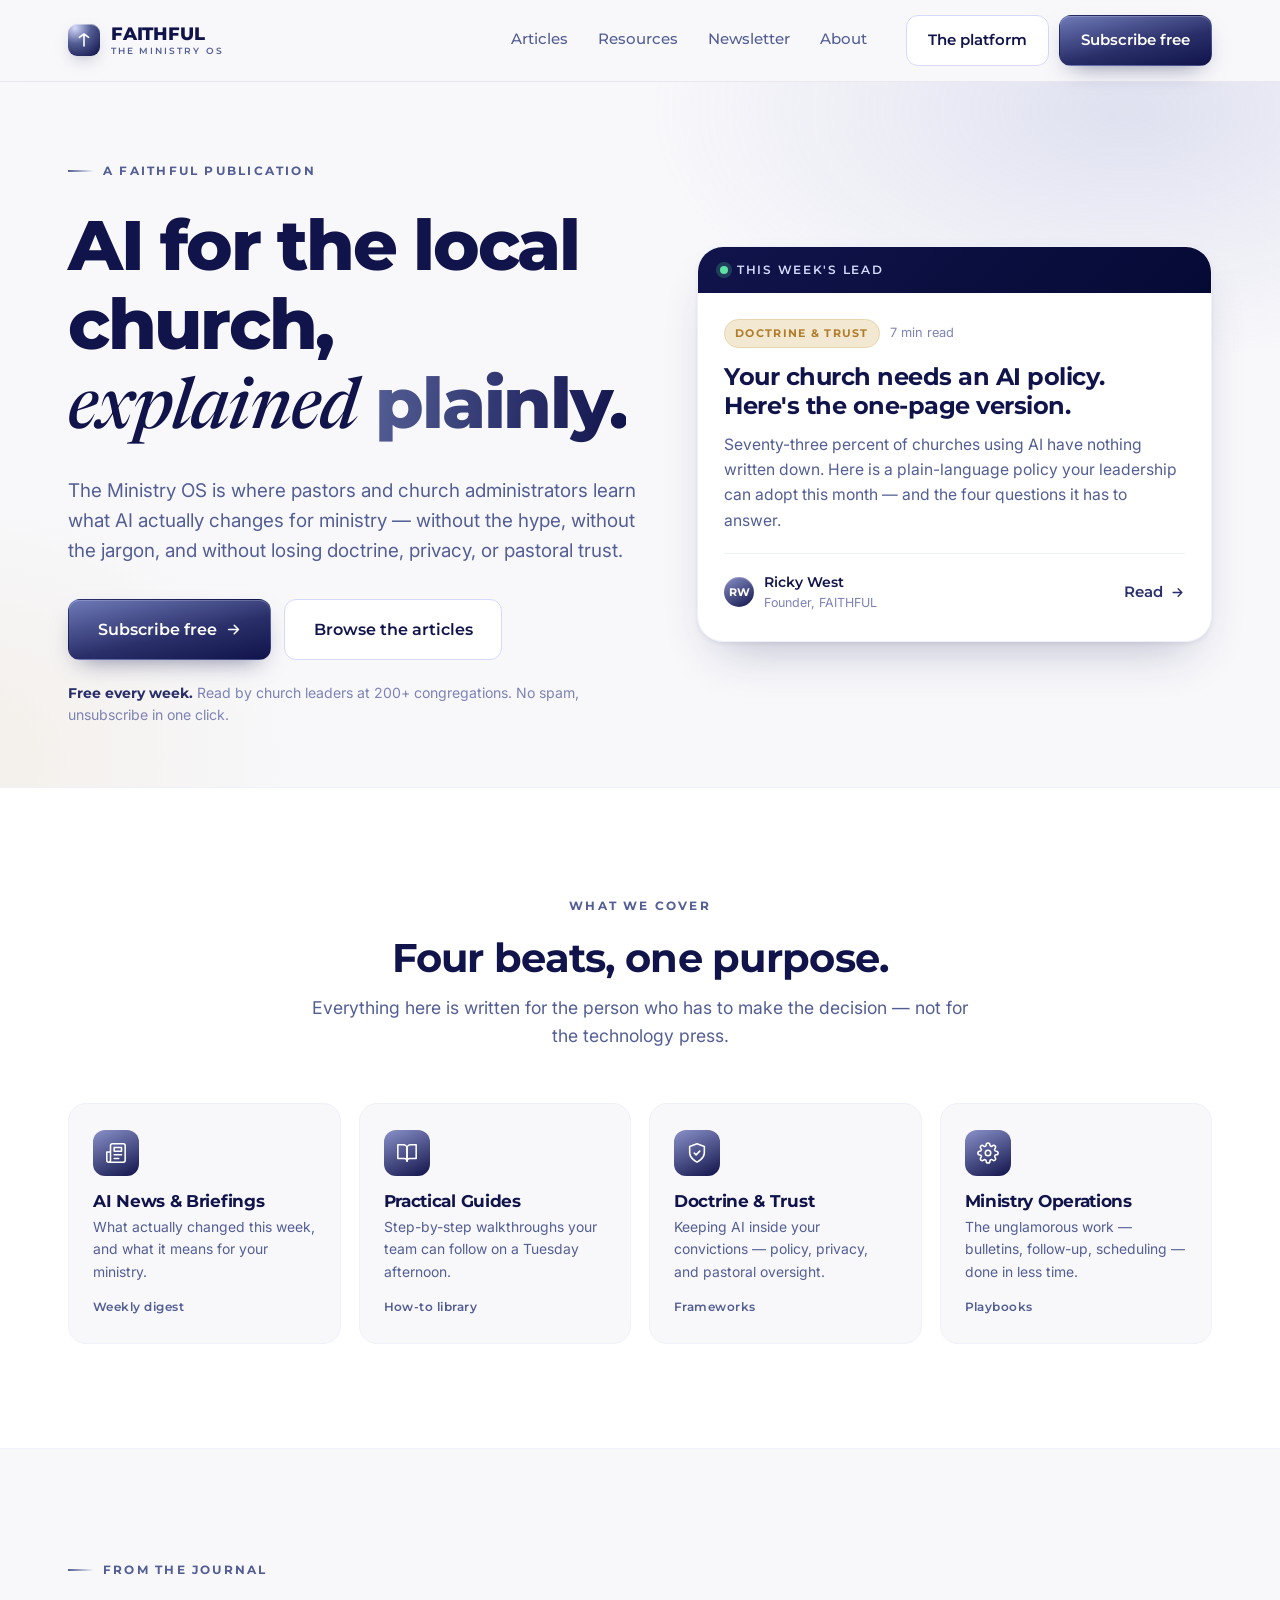
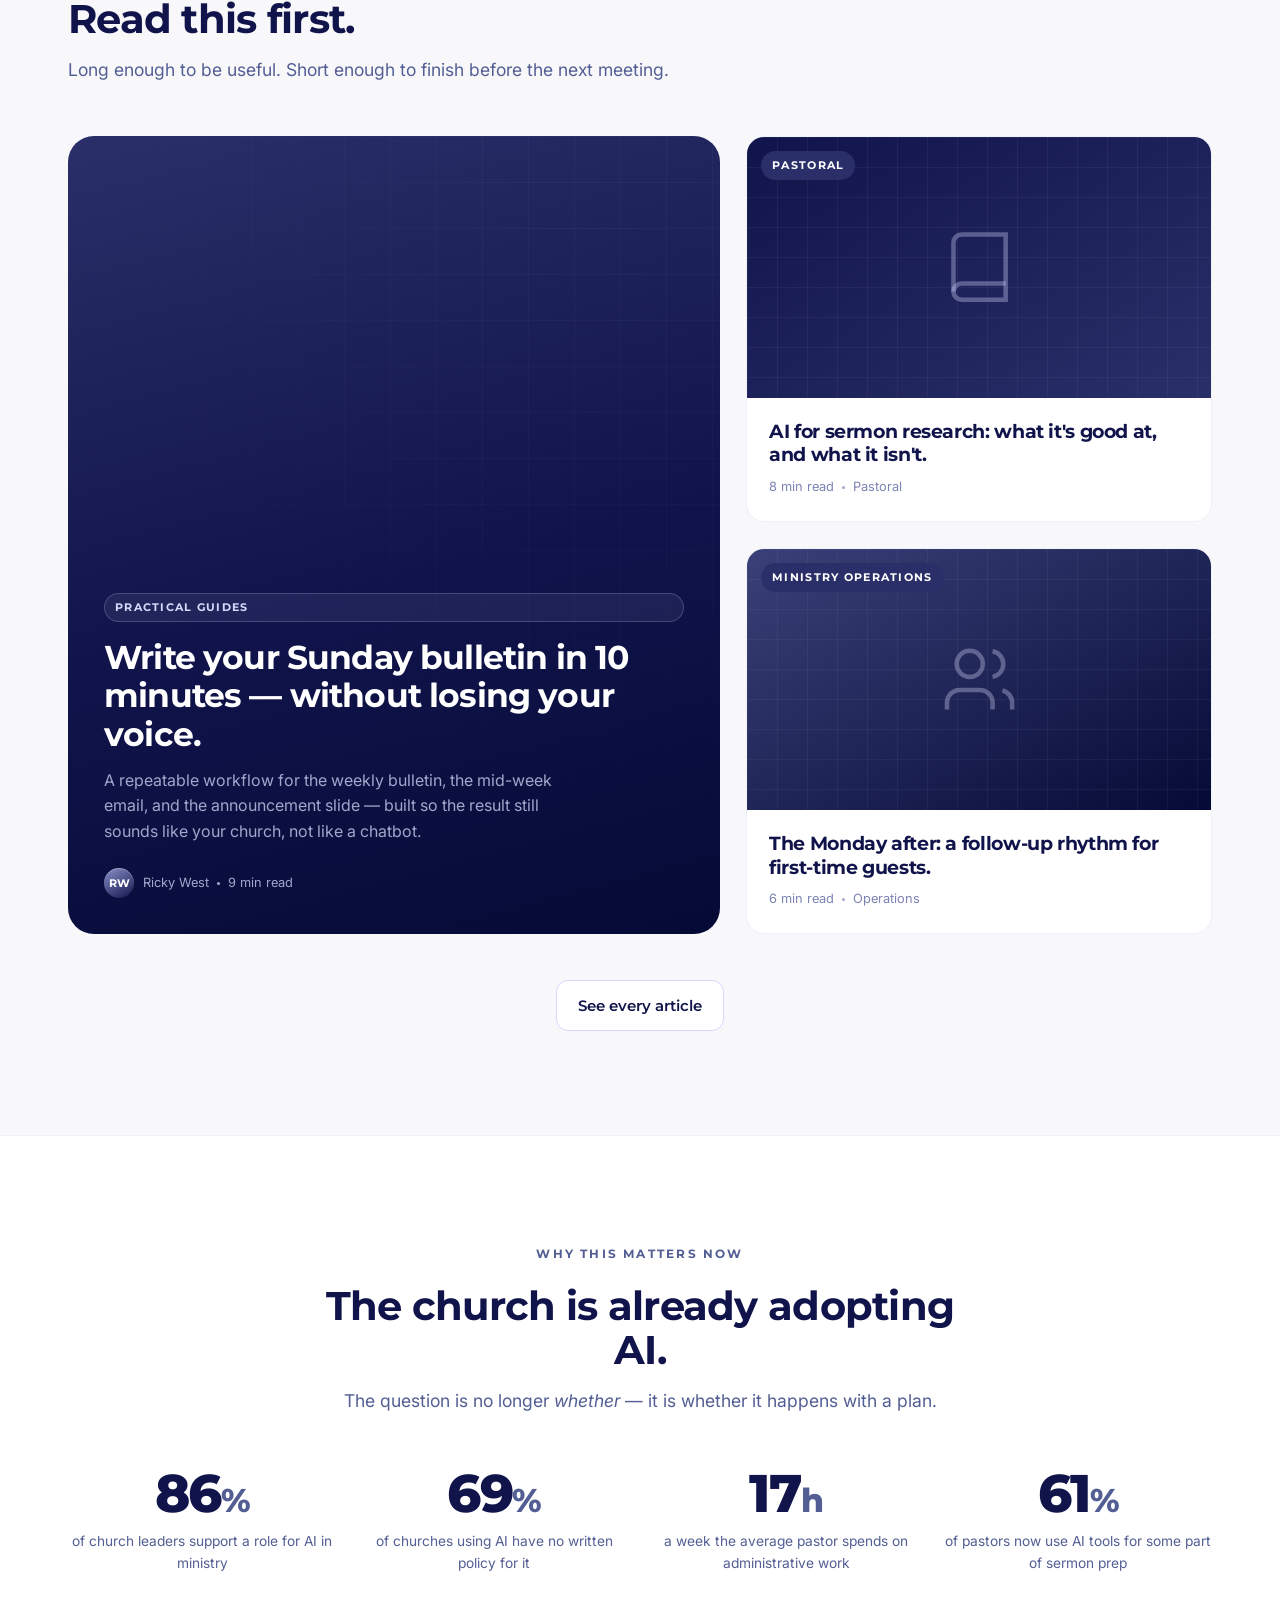
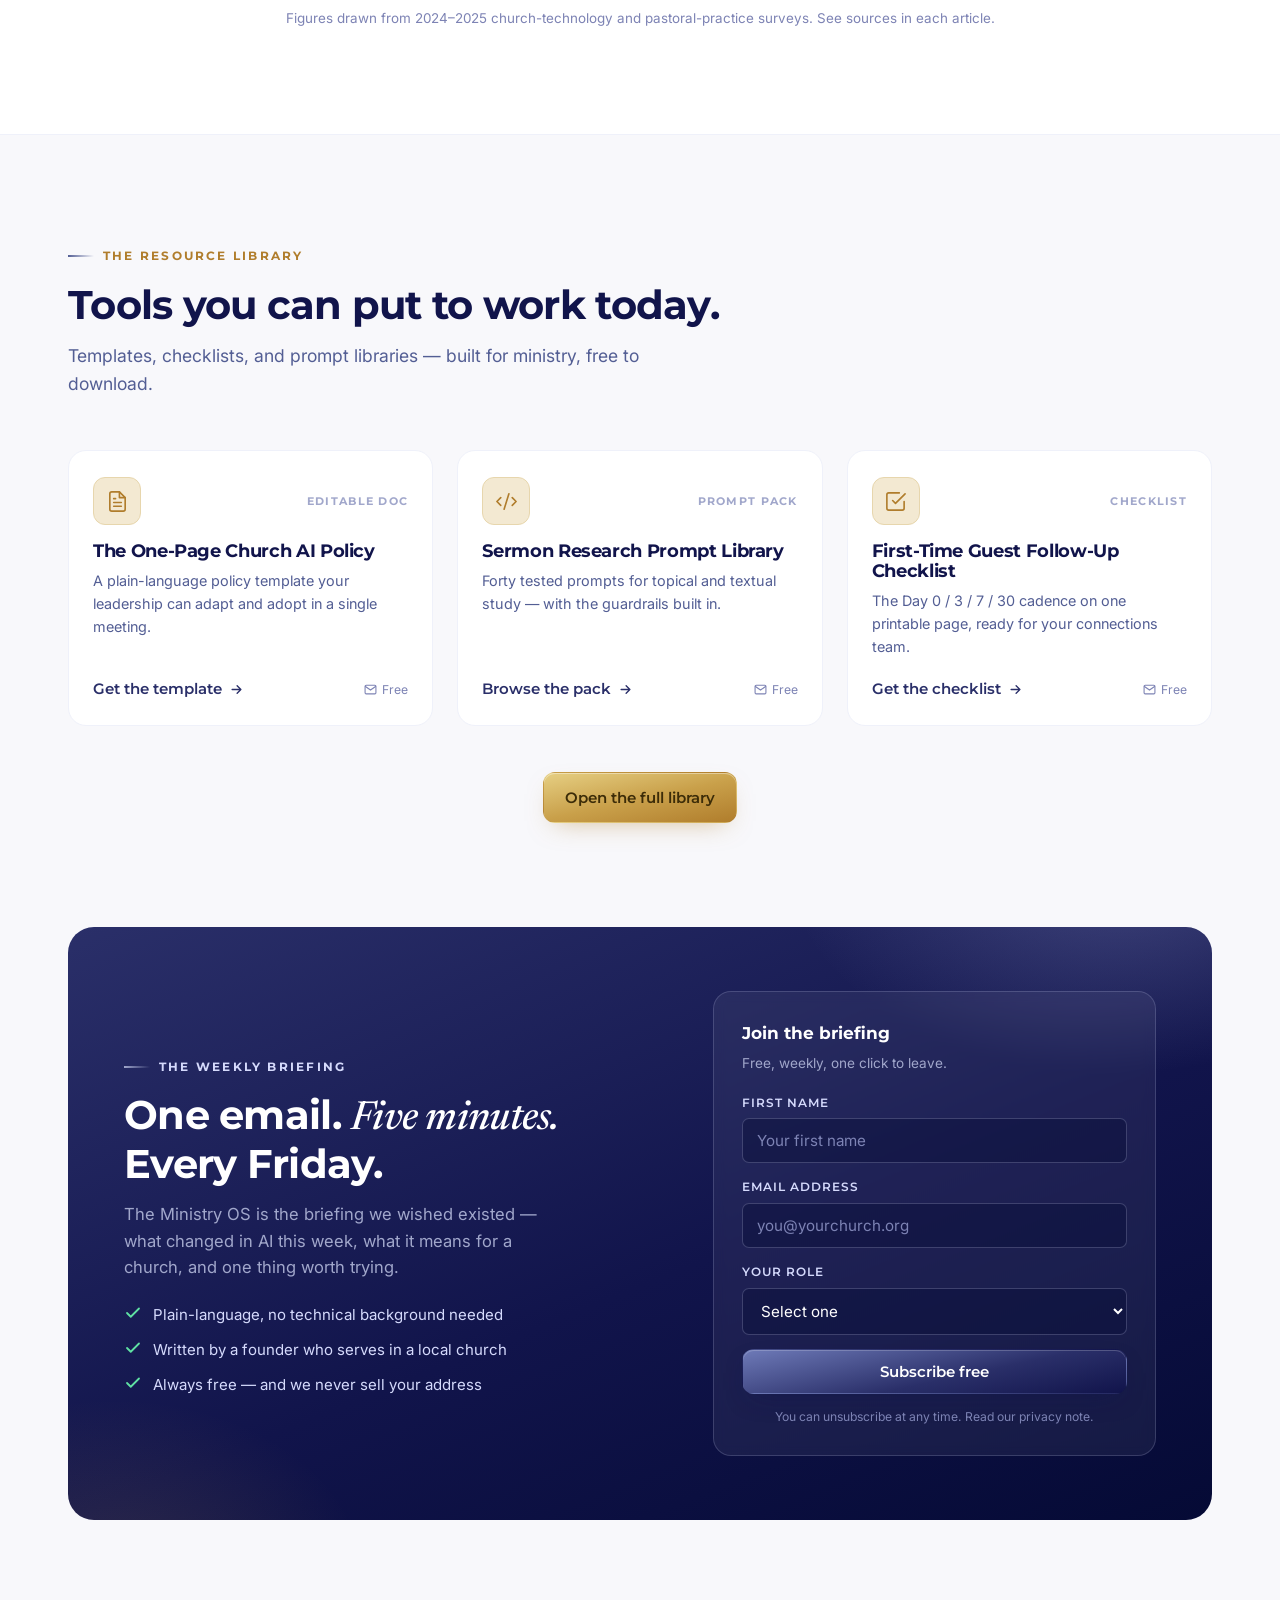
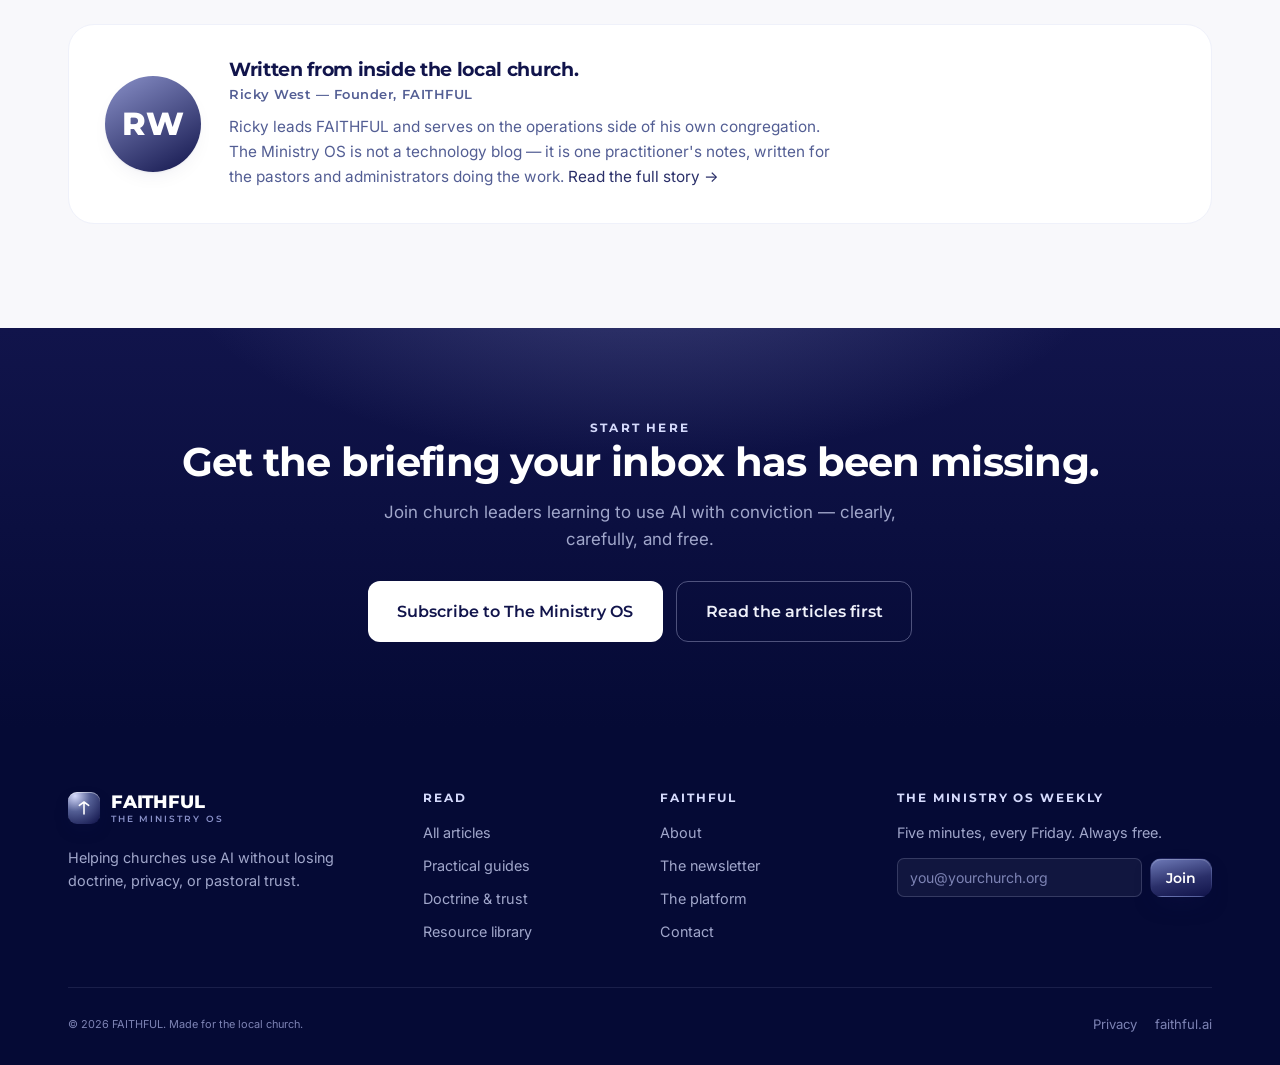
==== index.html @ 5a1f9e75 "The Ministry OS — FAITHFUL educational site 11-page static site: hub, article index, 4 long-form art" ====
<!doctype html>
<html lang="en">
<head>
<meta charset="utf-8" />
<meta name="viewport" content="width=device-width, initial-scale=1" />
<title>The Ministry OS — AI for the local church, explained plainly | FAITHFUL</title>
<meta name="description" content="The Ministry OS is a FAITHFUL publication helping church leaders use AI without losing doctrine, privacy, or pastoral trust. Plain-language articles, practical guides, and a free weekly briefing." />
<meta name="theme-color" content="#11144B" />
<link rel="canonical" href="https://learn.faithful.ai/" />

<meta property="og:type" content="website" />
<meta property="og:title" content="The Ministry OS — AI for the local church, explained plainly" />
<meta property="og:description" content="A FAITHFUL publication for church leaders. Plain-language articles, practical guides, and a free weekly briefing on AI in ministry." />
<meta property="og:url" content="https://learn.faithful.ai/" />
<meta property="og:site_name" content="FAITHFUL — The Ministry OS" />

<meta name="twitter:card" content="summary_large_image" />
<meta name="twitter:title" content="The Ministry OS — AI for the local church, explained plainly" />
<meta name="twitter:description" content="A FAITHFUL publication for church leaders. AI in ministry, without the hype." />

<script type="application/ld+json">
{
  "@context": "https://schema.org",
  "@type": "Blog",
  "name": "The Ministry OS",
  "publisher": { "@type": "Organization", "name": "FAITHFUL" },
  "description": "Educational publication helping church leaders use AI without losing doctrine, privacy, or pastoral trust.",
  "url": "https://learn.faithful.ai/"
}
</script>

<link rel="preconnect" href="https://fonts.googleapis.com" />
<link rel="preconnect" href="https://fonts.gstatic.com" crossorigin />
<link href="https://fonts.googleapis.com/css2?family=Inter:wght@400;500;600&family=Montserrat:wght@500;600;700;800&family=Newsreader:ital,wght@0,400;0,500;1,400;1,500&display=swap" rel="stylesheet" />
<link rel="stylesheet" href="styles.css" />
</head>
<body>

<a class="skip" href="#main">Skip to content</a>

<header class="site-header" id="siteHeader">
  <div class="container nav-row">
    <a class="brand" href="index.html" aria-label="FAITHFUL — The Ministry OS, home">
      <span class="brand-mark" aria-hidden="true"></span>
      <span class="brand-word">FAITHFUL<small>THE MINISTRY OS</small></span>
    </a>
    <button class="nav-toggle" id="navToggle" aria-label="Open menu" aria-expanded="false" aria-controls="navMenu">
      <span></span>
    </button>
    <div class="nav-menu" id="navMenu">
      <ul class="nav-links">
        <li><a href="articles.html">Articles</a></li>
        <li><a href="resources.html">Resources</a></li>
        <li><a href="newsletter.html">Newsletter</a></li>
        <li><a href="about.html">About</a></li>
      </ul>
      <div class="nav-cta">
        <a class="btn btn-ghost" href="https://faithful.ai/">The platform</a>
        <a class="btn btn-primary" href="newsletter.html">Subscribe free</a>
      </div>
    </div>
  </div>
</header>

<main id="main">

  <!-- ===================== HERO ===================== -->
  <section class="hero">
    <div class="container">
      <div class="hero-grid">
        <div class="hero-copy">
          <div class="hero-eyebrow-row" data-reveal>
            <span class="eyebrow">A FAITHFUL publication</span>
          </div>
          <h1 data-reveal data-reveal-delay="1">
            AI for the local church, <span class="ser">explained</span> <span class="grad">plainly.</span>
          </h1>
          <p class="hero-lede" data-reveal data-reveal-delay="2">
            The Ministry OS is where pastors and church administrators learn what
            AI actually changes for ministry — without the hype, without the jargon,
            and without losing doctrine, privacy, or pastoral trust.
          </p>
          <div class="hero-ctas" data-reveal data-reveal-delay="3">
            <a class="btn btn-primary btn-lg" href="newsletter.html">
              Subscribe free
              <svg viewBox="0 0 24 24" fill="none" stroke="currentColor" stroke-width="2.2" stroke-linecap="round" stroke-linejoin="round"><path d="M5 12h14M13 6l6 6-6 6"/></svg>
            </a>
            <a class="btn btn-ghost btn-lg" href="articles.html">Browse the articles</a>
          </div>
          <p class="hero-note" data-reveal data-reveal-delay="4">
            <strong>Free every week.</strong> Read by church leaders at 200+ congregations. No spam, unsubscribe in one click.
          </p>
        </div>

        <article class="hero-feature" data-reveal data-reveal-delay="2" aria-label="Featured article">
          <div class="hf-band"><span class="hf-pulse" aria-hidden="true"></span> This week's lead</div>
          <div class="hf-body">
            <div class="hf-tag-row">
              <span class="tag is-gold">Doctrine &amp; Trust</span>
              <span class="meta-row">7 min read</span>
            </div>
            <h3><a href="article-ai-policy.html">Your church needs an AI policy. Here's the one-page version.</a></h3>
            <p class="hf-dek">
              Seventy-three percent of churches using AI have nothing written down.
              Here is a plain-language policy your leadership can adopt this month —
              and the four questions it has to answer.
            </p>
            <div class="hf-foot">
              <div class="hf-byline">
                <span class="avatar is-sm" aria-hidden="true">RW</span>
                <div>
                  <div class="byline-name">Ricky West</div>
                  <div class="byline-sub">Founder, FAITHFUL</div>
                </div>
              </div>
              <a class="textlink" href="article-ai-policy.html">
                Read
                <svg viewBox="0 0 24 24" fill="none" stroke="currentColor" stroke-width="2.2" stroke-linecap="round" stroke-linejoin="round"><path d="M5 12h14M13 6l6 6-6 6"/></svg>
              </a>
            </div>
          </div>
        </article>
      </div>
    </div>
  </section>

  <!-- ===================== TOPICS ===================== -->
  <section class="section topics">
    <div class="container">
      <header class="section-head is-centered" data-reveal>
        <span class="eyebrow is-centered">What we cover</span>
        <h2>Four beats, one purpose.</h2>
        <p>Everything here is written for the person who has to make the decision — not for the technology press.</p>
      </header>
      <div class="topic-grid">
        <a class="topic-card" href="articles.html#news" data-reveal>
          <div class="topic-ic" aria-hidden="true">
            <svg viewBox="0 0 24 24" fill="none" stroke="currentColor" stroke-width="1.7" stroke-linecap="round" stroke-linejoin="round"><path d="M4 22h16a2 2 0 0 0 2-2V4a2 2 0 0 0-2-2H8a2 2 0 0 0-2 2v16a2 2 0 0 1-2 2Zm0 0a2 2 0 0 1-2-2v-9h4"/><path d="M18 14h-8M15 18h-5M10 6h8v4h-8Z"/></svg>
          </div>
          <h3>AI News &amp; Briefings</h3>
          <p>What actually changed this week, and what it means for your ministry.</p>
          <span class="topic-count">Weekly digest</span>
        </a>
        <a class="topic-card" href="articles.html#guides" data-reveal data-reveal-delay="1">
          <div class="topic-ic" aria-hidden="true">
            <svg viewBox="0 0 24 24" fill="none" stroke="currentColor" stroke-width="1.7" stroke-linecap="round" stroke-linejoin="round"><path d="M2 3h6a4 4 0 0 1 4 4v14a3 3 0 0 0-3-3H2Z"/><path d="M22 3h-6a4 4 0 0 0-4 4v14a3 3 0 0 1 3-3h7Z"/></svg>
          </div>
          <h3>Practical Guides</h3>
          <p>Step-by-step walkthroughs your team can follow on a Tuesday afternoon.</p>
          <span class="topic-count">How-to library</span>
        </a>
        <a class="topic-card" href="articles.html#doctrine" data-reveal data-reveal-delay="2">
          <div class="topic-ic" aria-hidden="true">
            <svg viewBox="0 0 24 24" fill="none" stroke="currentColor" stroke-width="1.7" stroke-linecap="round" stroke-linejoin="round"><path d="M12 22s8-4 8-10V5l-8-3-8 3v7c0 6 8 10 8 10Z"/><path d="m9 12 2 2 4-4"/></svg>
          </div>
          <h3>Doctrine &amp; Trust</h3>
          <p>Keeping AI inside your convictions — policy, privacy, and pastoral oversight.</p>
          <span class="topic-count">Frameworks</span>
        </a>
        <a class="topic-card" href="articles.html#operations" data-reveal data-reveal-delay="3">
          <div class="topic-ic" aria-hidden="true">
            <svg viewBox="0 0 24 24" fill="none" stroke="currentColor" stroke-width="1.7" stroke-linecap="round" stroke-linejoin="round"><circle cx="12" cy="12" r="3"/><path d="M19.4 15a1.65 1.65 0 0 0 .33 1.82l.06.06a2 2 0 1 1-2.83 2.83l-.06-.06a1.65 1.65 0 0 0-1.82-.33 1.65 1.65 0 0 0-1 1.51V21a2 2 0 0 1-4 0v-.09A1.65 1.65 0 0 0 9 19.4a1.65 1.65 0 0 0-1.82.33l-.06.06a2 2 0 1 1-2.83-2.83l.06-.06a1.65 1.65 0 0 0 .33-1.82 1.65 1.65 0 0 0-1.51-1H3a2 2 0 0 1 0-4h.09A1.65 1.65 0 0 0 4.6 9a1.65 1.65 0 0 0-.33-1.82l-.06-.06a2 2 0 1 1 2.83-2.83l.06.06a1.65 1.65 0 0 0 1.82.33H9a1.65 1.65 0 0 0 1-1.51V3a2 2 0 0 1 4 0v.09a1.65 1.65 0 0 0 1 1.51 1.65 1.65 0 0 0 1.82-.33l.06-.06a2 2 0 1 1 2.83 2.83l-.06.06a1.65 1.65 0 0 0-.33 1.82V9a1.65 1.65 0 0 0 1.51 1H21a2 2 0 0 1 0 4h-.09a1.65 1.65 0 0 0-1.51 1Z"/></svg>
          </div>
          <h3>Ministry Operations</h3>
          <p>The unglamorous work — bulletins, follow-up, scheduling — done in less time.</p>
          <span class="topic-count">Playbooks</span>
        </a>
      </div>
    </div>
  </section>

  <!-- ===================== LATEST ===================== -->
  <section class="section">
    <div class="container">
      <header class="section-head" data-reveal>
        <span class="eyebrow">From the journal</span>
        <h2>Read this first.</h2>
        <p>Long enough to be useful. Short enough to finish before the next meeting.</p>
      </header>

      <div class="featured-wrap">
        <article class="feature-lead" data-reveal>
          <span class="tag is-ghost">Practical Guides</span>
          <h3><a href="article-bulletin.html">Write your Sunday bulletin in 10 minutes — without losing your voice.</a></h3>
          <p class="fl-dek">
            A repeatable workflow for the weekly bulletin, the mid-week email,
            and the announcement slide — built so the result still sounds like
            your church, not like a chatbot.
          </p>
          <div class="ac-foot">
            <span class="avatar is-sm" aria-hidden="true">RW</span>
            <span class="meta-row" style="color:var(--ink-5)">Ricky West<span class="dot-sep" aria-hidden="true"></span>9 min read</span>
          </div>
        </article>

        <div class="feature-side">
          <article class="article-card" data-reveal data-reveal-delay="1">
            <div class="ac-cover cv-sermon">
              <span class="ac-tag tag is-solid">Pastoral</span>
              <span class="ac-glyph" aria-hidden="true">
                <svg viewBox="0 0 24 24" fill="none" stroke="currentColor" stroke-width="1.4"><path d="M4 19.5A2.5 2.5 0 0 1 6.5 17H20"/><path d="M6.5 2H20v20H6.5A2.5 2.5 0 0 1 4 19.5v-15A2.5 2.5 0 0 1 6.5 2Z"/></svg>
              </span>
            </div>
            <div class="ac-body">
              <h3><a href="article-sermon-research.html">AI for sermon research: what it's good at, and what it isn't.</a></h3>
              <div class="ac-foot">
                <span class="meta-row">8 min read<span class="dot-sep" aria-hidden="true"></span>Pastoral</span>
              </div>
            </div>
          </article>
          <article class="article-card" data-reveal data-reveal-delay="2">
            <div class="ac-cover cv-guests">
              <span class="ac-tag tag is-solid">Ministry Operations</span>
              <span class="ac-glyph" aria-hidden="true">
                <svg viewBox="0 0 24 24" fill="none" stroke="currentColor" stroke-width="1.4"><path d="M16 21v-2a4 4 0 0 0-4-4H6a4 4 0 0 0-4 4v2"/><circle cx="9" cy="7" r="4"/><path d="M22 21v-2a4 4 0 0 0-3-3.87M16 3.13A4 4 0 0 1 16 11"/></svg>
              </span>
            </div>
            <div class="ac-body">
              <h3><a href="article-first-time-guests.html">The Monday after: a follow-up rhythm for first-time guests.</a></h3>
              <div class="ac-foot">
                <span class="meta-row">6 min read<span class="dot-sep" aria-hidden="true"></span>Operations</span>
              </div>
            </div>
          </article>
        </div>
      </div>

      <div class="section-foot">
        <a class="btn btn-ghost" href="articles.html">See every article</a>
      </div>
    </div>
  </section>

  <!-- ===================== STATS ===================== -->
  <section class="section" style="background:var(--surface);border-top:1px solid var(--ink-3);border-bottom:1px solid var(--ink-3);">
    <div class="container">
      <header class="section-head is-centered" data-reveal>
        <span class="eyebrow is-centered">Why this matters now</span>
        <h2>The church is already adopting AI.</h2>
        <p>The question is no longer <em>whether</em> — it is whether it happens with a plan.</p>
      </header>
      <div class="stat-strip">
        <div class="stat" data-reveal>
          <div class="stat-num" data-count="91" data-suffix="%"><span class="suf">%</span></div>
          <div class="stat-label">of church leaders support a role for AI in ministry</div>
        </div>
        <div class="stat" data-reveal data-reveal-delay="1">
          <div class="stat-num" data-count="73" data-suffix="%"><span class="suf">%</span></div>
          <div class="stat-label">of churches using AI have no written policy for it</div>
        </div>
        <div class="stat" data-reveal data-reveal-delay="2">
          <div class="stat-num" data-count="18" data-suffix="h"><span class="suf">h</span></div>
          <div class="stat-label">a week the average pastor spends on administrative work</div>
        </div>
        <div class="stat" data-reveal data-reveal-delay="3">
          <div class="stat-num" data-count="64" data-suffix="%"><span class="suf">%</span></div>
          <div class="stat-label">of pastors now use AI tools for some part of sermon prep</div>
        </div>
      </div>
      <p class="text-center" style="margin-top:34px;color:var(--ink-6);font-size:.84rem;" data-reveal>
        Figures drawn from 2024–2025 church-technology and pastoral-practice surveys. See sources in each article.
      </p>
    </div>
  </section>

  <!-- ===================== RESOURCES ===================== -->
  <section class="section">
    <div class="container">
      <header class="section-head" data-reveal>
        <span class="eyebrow is-gold">The resource library</span>
        <h2>Tools you can put to work today.</h2>
        <p>Templates, checklists, and prompt libraries — built for ministry, free to download.</p>
      </header>
      <div class="resource-grid">
        <article class="resource-card" data-reveal>
          <div class="rc-top">
            <div class="rc-ic" aria-hidden="true">
              <svg viewBox="0 0 24 24" fill="none" stroke="currentColor" stroke-width="1.7" stroke-linecap="round" stroke-linejoin="round"><path d="M14 2H6a2 2 0 0 0-2 2v16a2 2 0 0 0 2 2h12a2 2 0 0 0 2-2V8Z"/><path d="M14 2v6h6M16 13H8M16 17H8M10 9H8"/></svg>
            </div>
            <span class="rc-format">Editable doc</span>
          </div>
          <h3>The One-Page Church AI Policy</h3>
          <p>A plain-language policy template your leadership can adapt and adopt in a single meeting.</p>
          <div class="rc-foot">
            <a class="textlink" href="resources.html">Get the template
              <svg viewBox="0 0 24 24" fill="none" stroke="currentColor" stroke-width="2.2" stroke-linecap="round" stroke-linejoin="round"><path d="M5 12h14M13 6l6 6-6 6"/></svg></a>
            <span class="rc-gate"><svg viewBox="0 0 24 24" fill="none" stroke="currentColor" stroke-width="2"><path d="M22 6 12 13 2 6"/><rect x="2" y="4" width="20" height="16" rx="2"/></svg> Free</span>
          </div>
        </article>
        <article class="resource-card" data-reveal data-reveal-delay="1">
          <div class="rc-top">
            <div class="rc-ic" aria-hidden="true">
              <svg viewBox="0 0 24 24" fill="none" stroke="currentColor" stroke-width="1.7" stroke-linecap="round" stroke-linejoin="round"><path d="m18 16 4-4-4-4M6 8l-4 4 4 4M14.5 4l-5 16"/></svg>
            </div>
            <span class="rc-format">Prompt pack</span>
          </div>
          <h3>Sermon Research Prompt Library</h3>
          <p>Forty tested prompts for topical and textual study — with the guardrails built in.</p>
          <div class="rc-foot">
            <a class="textlink" href="resources.html">Browse the pack
              <svg viewBox="0 0 24 24" fill="none" stroke="currentColor" stroke-width="2.2" stroke-linecap="round" stroke-linejoin="round"><path d="M5 12h14M13 6l6 6-6 6"/></svg></a>
            <span class="rc-gate"><svg viewBox="0 0 24 24" fill="none" stroke="currentColor" stroke-width="2"><path d="M22 6 12 13 2 6"/><rect x="2" y="4" width="20" height="16" rx="2"/></svg> Free</span>
          </div>
        </article>
        <article class="resource-card" data-reveal data-reveal-delay="2">
          <div class="rc-top">
            <div class="rc-ic" aria-hidden="true">
              <svg viewBox="0 0 24 24" fill="none" stroke="currentColor" stroke-width="1.7" stroke-linecap="round" stroke-linejoin="round"><path d="M9 11l3 3L22 4"/><path d="M21 12v7a2 2 0 0 1-2 2H5a2 2 0 0 1-2-2V5a2 2 0 0 1 2-2h11"/></svg>
            </div>
            <span class="rc-format">Checklist</span>
          </div>
          <h3>First-Time Guest Follow-Up Checklist</h3>
          <p>The Day 0 / 3 / 7 / 30 cadence on one printable page, ready for your connections team.</p>
          <div class="rc-foot">
            <a class="textlink" href="resources.html">Get the checklist
              <svg viewBox="0 0 24 24" fill="none" stroke="currentColor" stroke-width="2.2" stroke-linecap="round" stroke-linejoin="round"><path d="M5 12h14M13 6l6 6-6 6"/></svg></a>
            <span class="rc-gate"><svg viewBox="0 0 24 24" fill="none" stroke="currentColor" stroke-width="2"><path d="M22 6 12 13 2 6"/><rect x="2" y="4" width="20" height="16" rx="2"/></svg> Free</span>
          </div>
        </article>
      </div>
      <div class="section-foot">
        <a class="btn btn-gold" href="resources.html">Open the full library</a>
      </div>
    </div>
  </section>

  <!-- ===================== NEWSLETTER ===================== -->
  <section class="section" style="padding-top:0;">
    <div class="container">
      <div class="news-block" data-reveal>
        <div class="news-grid">
          <div>
            <span class="eyebrow is-light">The weekly briefing</span>
            <h2>One email. <span class="ser">Five minutes.</span> Every Friday.</h2>
            <p class="news-lede">
              The Ministry OS is the briefing we wished existed — what changed in AI
              this week, what it means for a church, and one thing worth trying.
            </p>
            <ul class="news-checks">
              <li><svg viewBox="0 0 24 24" fill="none" stroke="currentColor" stroke-width="2.4" stroke-linecap="round" stroke-linejoin="round"><path d="M20 6 9 17l-5-5"/></svg> Plain-language, no technical background needed</li>
              <li><svg viewBox="0 0 24 24" fill="none" stroke="currentColor" stroke-width="2.4" stroke-linecap="round" stroke-linejoin="round"><path d="M20 6 9 17l-5-5"/></svg> Written by a founder who serves in a local church</li>
              <li><svg viewBox="0 0 24 24" fill="none" stroke="currentColor" stroke-width="2.4" stroke-linecap="round" stroke-linejoin="round"><path d="M20 6 9 17l-5-5"/></svg> Always free — and we never sell your address</li>
            </ul>
          </div>
          <div class="subscribe-card">
            <div class="sc-title">Join the briefing</div>
            <div class="sc-sub">Free, weekly, one click to leave.</div>
            <form id="newsletterForm" novalidate>
              <div class="field">
                <label for="nf-name">First name</label>
                <input type="text" id="nf-name" name="name" placeholder="Your first name" autocomplete="given-name" />
              </div>
              <div class="field">
                <label for="nf-email">Email address</label>
                <input type="email" id="nf-email" name="email" placeholder="you@yourchurch.org" autocomplete="email" required />
              </div>
              <div class="field">
                <label for="nf-role">Your role</label>
                <select id="nf-role" name="role">
                  <option value="">Select one</option>
                  <option>Senior / Lead Pastor</option>
                  <option>Executive Pastor</option>
                  <option>Church Administrator</option>
                  <option>Communications / Media</option>
                  <option>Ministry volunteer</option>
                  <option>Other</option>
                </select>
              </div>
              <button class="btn btn-primary" type="submit">Subscribe free</button>
              <p class="sc-fineprint">You can unsubscribe at any time. Read our privacy note.</p>
              <p class="form-status" id="newsletterStatus" role="status"></p>
            </form>
          </div>
        </div>
      </div>
    </div>
  </section>

  <!-- ===================== AUTHOR ===================== -->
  <section class="section" style="padding-top:0;">
    <div class="container">
      <div class="author-strip" data-reveal>
        <div class="as-portrait" aria-hidden="true">RW</div>
        <div>
          <h3>Written from inside the local church.</h3>
          <div class="as-role">Ricky West — Founder, FAITHFUL</div>
          <p>
            Ricky leads FAITHFUL and serves on the operations side of his own
            congregation. The Ministry OS is not a technology blog — it is one
            practitioner's notes, written for the pastors and administrators
            doing the work. <a href="about.html">Read the full story →</a>
          </p>
        </div>
      </div>
    </div>
  </section>

  <!-- ===================== CTA ===================== -->
  <section class="cta-strip">
    <div class="container">
      <span class="eyebrow is-light is-centered" data-reveal>Start here</span>
      <h2 data-reveal data-reveal-delay="1">Get the briefing your inbox has been missing.</h2>
      <p data-reveal data-reveal-delay="2">Join church leaders learning to use AI with conviction — clearly, carefully, and free.</p>
      <div class="hero-ctas" data-reveal data-reveal-delay="3">
        <a class="btn btn-on-dark btn-lg" href="newsletter.html">Subscribe to The Ministry OS</a>
        <a class="btn btn-ghost-dark btn-lg" href="articles.html">Read the articles first</a>
      </div>
    </div>
  </section>

</main>

<footer class="site-footer">
  <div class="container">
    <div class="footer-top">
      <div class="footer-brand">
        <a class="brand" href="index.html" aria-label="FAITHFUL home">
          <span class="brand-mark" aria-hidden="true"></span>
          <span class="brand-word" style="color:#fff">FAITHFUL<small>THE MINISTRY OS</small></span>
        </a>
        <p>Helping churches use AI without losing doctrine, privacy, or pastoral trust.</p>
      </div>
      <div class="footer-col">
        <h5>Read</h5>
        <ul>
          <li><a href="articles.html">All articles</a></li>
          <li><a href="articles.html#guides">Practical guides</a></li>
          <li><a href="articles.html#doctrine">Doctrine &amp; trust</a></li>
          <li><a href="resources.html">Resource library</a></li>
        </ul>
      </div>
      <div class="footer-col">
        <h5>FAITHFUL</h5>
        <ul>
          <li><a href="about.html">About</a></li>
          <li><a href="newsletter.html">The newsletter</a></li>
          <li><a href="https://faithful.ai/">The platform</a></li>
          <li><a href="mailto:ricky@faithful.ai">Contact</a></li>
        </ul>
      </div>
      <div class="footer-col footer-sub">
        <h5>The Ministry OS weekly</h5>
        <p>Five minutes, every Friday. Always free.</p>
        <form class="fs-mini" id="footerForm" novalidate>
          <input type="email" name="email" placeholder="you@yourchurch.org" aria-label="Email address" required />
          <button class="btn btn-primary" type="submit">Join</button>
        </form>
      </div>
    </div>
    <div class="footer-base">
      <small>&copy; <span id="yr"></span> FAITHFUL. Made for the local church.</small>
      <div class="fb-links">
        <a href="newsletter.html">Privacy</a>
        <a href="https://faithful.ai/">faithful.ai</a>
      </div>
    </div>
  </div>
</footer>

<script src="main.js"></script>
</body>
</html>
---- styles.css ----
/* ============================================================
   FAITHFUL — The Ministry OS
   Educational site for church leaders. Editorial / journal aesthetic.
   Brand tokens mirror faithful-ai/src/app/globals.css — navy + cobalt
   only. Gold reserved for premium/resource accents. No Turnkey emerald.
   ============================================================ */

:root {
  /* --- Ink scale (navy) --- */
  --ink-0:  #ffffff;
  --ink-1:  #f7f8fc;
  --ink-2:  #f1f2fa;
  --ink-3:  #eff1fa;
  --ink-4:  #d5dafc;
  --ink-5:  #a1a7cb;
  --ink-6:  #7d83b4;
  --ink-7:  #535e94;
  --ink-8:  #2a2f69;
  --ink-9:  #11144b;
  --ink-10: #050a35;

  /* --- Accent (cobalt) --- */
  --accent:        #535e94;
  --accent-soft:   #8a91c9;
  --accent-strong: #2a2f69;
  --accent-deep:   #11144b;

  /* --- Gold (premium / resources / newsletter) --- */
  --gold:        #c9a04a;
  --gold-deep:   #b07d2c;
  --gold-pale:   #f3e9d2;

  /* --- Paper + surfaces --- */
  --paper:   #f8f8fb;
  --surface: #ffffff;

  /* --- Semantic --- */
  --success: #138a5e;

  /* --- Radius --- */
  --r-sm: 7px;
  --r-md: 12px;
  --r-lg: 18px;
  --r-xl: 26px;

  /* --- Shadow --- */
  --sh-card:   0 1px 2px rgba(17,20,75,.05), 0 8px 26px -14px rgba(17,20,75,.16);
  --sh-lift:   0 2px 4px rgba(17,20,75,.06), 0 24px 52px -22px rgba(17,20,75,.30);
  --sh-glow:   0 0 0 1px rgba(165,170,210,.16), 0 36px 90px -36px rgba(5,10,53,.55);

  /* --- Type --- */
  --f-display: "Montserrat", ui-sans-serif, system-ui, sans-serif;
  --f-sans:    "Inter", ui-sans-serif, system-ui, sans-serif;
  --f-serif:   "Newsreader", Georgia, "Times New Roman", serif;

  --container: 1200px;
  --measure: 70ch;

  --ease: cubic-bezier(.22,.61,.36,1);
}

/* ============================================================
   RESET + BASE
   ============================================================ */
*, *::before, *::after { box-sizing: border-box; }
html, body { margin: 0; padding: 0; }
html { scroll-behavior: smooth; -webkit-text-size-adjust: 100%; }

body {
  font-family: var(--f-sans);
  font-size: 16px;
  line-height: 1.6;
  color: var(--ink-8);
  background: var(--paper);
  -webkit-font-smoothing: antialiased;
  text-rendering: optimizeLegibility;
  overflow-x: hidden;
}

img, svg, video { max-width: 100%; display: block; }
a { color: var(--accent-strong); text-decoration: none; transition: color .18s var(--ease); }
a:hover { color: var(--accent-deep); }
ul, ol { margin: 0; padding: 0; }
button { font-family: inherit; cursor: pointer; }

::selection { background: var(--ink-4); color: var(--ink-10); }

h1, h2, h3, h4, h5 {
  font-family: var(--f-display);
  color: var(--ink-9);
  font-weight: 700;
  line-height: 1.12;
  letter-spacing: -0.018em;
  margin: 0;
}
h1 { font-size: clamp(2.5rem, 5.6vw, 4.4rem); font-weight: 800; letter-spacing: -0.032em; }
h2 { font-size: clamp(1.7rem, 3.3vw, 2.5rem); }
h3 { font-size: 1.22rem; }
p  { margin: 0; }

.skip {
  position: absolute; left: -9999px; top: 0;
  background: var(--ink-9); color: #fff; padding: .7em 1.1em; z-index: 200;
  border-radius: 0 0 var(--r-sm) 0;
}
.skip:focus { left: 0; top: 0; }

.container {
  width: 100%;
  max-width: var(--container);
  margin: 0 auto;
  padding: 0 28px;
}
.container-narrow { max-width: 880px; }

/* ============================================================
   SHARED UTILITY: EYEBROW / SECTION HEAD
   ============================================================ */
.eyebrow {
  display: inline-flex; align-items: center; gap: 9px;
  font-family: var(--f-display);
  font-size: .73rem;
  font-weight: 700;
  letter-spacing: .19em;
  text-transform: uppercase;
  color: var(--accent);
}
.eyebrow::before {
  content: "";
  width: 26px; height: 1.5px;
  background: linear-gradient(90deg, var(--accent), transparent);
}
.eyebrow.is-gold { color: var(--gold-deep); }
.eyebrow.is-light { color: var(--ink-4); }
.eyebrow.is-light::before { background: linear-gradient(90deg, var(--ink-5), transparent); }
.eyebrow.is-centered { justify-content: center; }
.eyebrow.is-centered::before { display: none; }

.section { padding: 104px 0; }
.section-head { max-width: 660px; margin-bottom: 52px; }
.section-head.is-centered { margin-left: auto; margin-right: auto; text-align: center; }
.section-head h2 { margin: 18px 0 14px; }
.section-head p { color: var(--ink-7); font-size: 1.1rem; }

@media (max-width: 720px) {
  .section { padding: 68px 0; }
  .section-head { margin-bottom: 36px; }
}

/* ============================================================
   BUTTONS
   ============================================================ */
.btn {
  display: inline-flex; align-items: center; justify-content: center; gap: 8px;
  font-family: var(--f-display);
  font-weight: 600;
  font-size: .94rem;
  padding: .82em 1.4em;
  border-radius: var(--r-md);
  border: 1.5px solid transparent;
  transition: transform .16s var(--ease), background .2s var(--ease),
              color .2s var(--ease), border-color .2s var(--ease), box-shadow .2s var(--ease);
  white-space: nowrap;
}
.btn svg { width: 17px; height: 17px; }
.btn-lg { padding: 1.02em 1.75em; font-size: 1.02rem; }

.btn-primary {
  background: linear-gradient(168deg, #6e7ab8 0%, var(--accent-strong) 58%, var(--accent-deep) 100%);
  color: #fff;
  box-shadow: 0 10px 26px -12px rgba(17,20,75,.6), inset 0 1px 0 rgba(255,255,255,.2);
}
.btn-primary:hover { transform: translateY(-2px); color: #fff; box-shadow: 0 16px 34px -14px rgba(17,20,75,.66), inset 0 1px 0 rgba(255,255,255,.2); }

.btn-ghost {
  background: var(--surface);
  color: var(--ink-9);
  border-color: var(--ink-4);
}
.btn-ghost:hover { background: var(--ink-2); color: var(--ink-9); border-color: var(--accent-soft); transform: translateY(-2px); }

.btn-gold {
  background: linear-gradient(168deg, #e6cf83 0%, var(--gold) 52%, var(--gold-deep) 100%);
  color: #3c2c08;
  box-shadow: 0 10px 26px -12px rgba(176,125,44,.5), inset 0 1px 0 rgba(255,255,255,.4);
}
.btn-gold:hover { transform: translateY(-2px); color: #3c2c08; }

.btn-on-dark { background: #fff; color: var(--ink-9); }
.btn-on-dark:hover { color: var(--ink-9); background: var(--ink-3); transform: translateY(-2px); }
.btn-ghost-dark {
  background: transparent; color: var(--ink-3);
  border-color: rgba(213,218,252,.34);
}
.btn-ghost-dark:hover { background: rgba(213,218,252,.1); color: #fff; border-color: rgba(213,218,252,.5); transform: translateY(-2px); }

.textlink {
  display: inline-flex; align-items: center; gap: 7px;
  font-family: var(--f-display); font-weight: 600; font-size: .92rem;
  color: var(--accent-strong);
}
.textlink svg { width: 15px; height: 15px; transition: transform .18s var(--ease); }
.textlink:hover svg { transform: translateX(4px); }

/* ============================================================
   HEADER / NAV
   ============================================================ */
.site-header {
  position: sticky; top: 0; z-index: 90;
  background: rgba(248,248,251,.86);
  backdrop-filter: saturate(160%) blur(14px);
  -webkit-backdrop-filter: saturate(160%) blur(14px);
  border-bottom: 1px solid rgba(17,20,75,.07);
}
.nav-row {
  display: flex; align-items: center; justify-content: space-between;
  gap: 26px; padding: 15px 28px;
}
.brand {
  display: inline-flex; align-items: center; gap: 11px;
  font-family: var(--f-display); font-weight: 800;
  color: var(--ink-9); font-size: 1.12rem; letter-spacing: -0.01em;
}
.brand-mark {
  width: 32px; height: 32px; border-radius: 9px; flex: none;
  background: radial-gradient(122% 122% at 22% 12%, #d5dafc 0%, var(--accent) 40%, var(--accent-deep) 92%);
  box-shadow: inset 0 1px 0 rgba(255,255,255,.45), 0 7px 18px -8px rgba(17,20,75,.55);
  position: relative;
}
.brand-mark::after {
  content: ""; position: absolute; inset: 0;
  display: grid; place-items: center;
  background-image: url("data:image/svg+xml;utf8,<svg xmlns='http://www.w3.org/2000/svg' width='16' height='16' viewBox='0 0 24 24' fill='none' stroke='white' stroke-width='2.4' stroke-linecap='round' stroke-linejoin='round'><path d='M12 3v18M5 8l7-5 7 5'/></svg>");
  background-repeat: no-repeat; background-position: center;
}
.brand-word { line-height: 1; }
.brand-word small {
  display: block; font-size: .58rem; font-weight: 600;
  letter-spacing: .22em; color: var(--accent); margin-top: 3px;
}
.brand-dot { color: var(--accent); }

.nav-links {
  display: flex; align-items: center; gap: 4px; list-style: none;
}
.nav-links a {
  display: block;
  font-family: var(--f-display); font-weight: 500; font-size: .93rem;
  color: var(--ink-7); padding: 8px 13px; border-radius: var(--r-sm);
  transition: color .16s var(--ease), background .16s var(--ease);
}
.nav-links a:hover { color: var(--ink-9); background: var(--ink-2); }
.nav-links a.is-current { color: var(--ink-9); }
.nav-links a.is-current::after {
  content: ""; display: block; height: 2px; margin-top: 3px;
  background: var(--accent); border-radius: 2px;
}

.nav-cta { display: flex; align-items: center; gap: 10px; }

.nav-toggle {
  display: none; width: 42px; height: 42px;
  border: 1.5px solid var(--ink-4); border-radius: var(--r-sm);
  background: var(--surface); padding: 0;
}
.nav-toggle span,
.nav-toggle span::before,
.nav-toggle span::after {
  display: block; width: 18px; height: 2px; margin: 0 auto;
  background: var(--ink-9); border-radius: 2px; transition: transform .22s var(--ease), opacity .18s;
}
.nav-toggle span { position: relative; }
.nav-toggle span::before { content: ""; position: absolute; top: -6px; left: 0; }
.nav-toggle span::after  { content: ""; position: absolute; top: 6px;  left: 0; }
.nav-open .nav-toggle span { background: transparent; }
.nav-open .nav-toggle span::before { transform: translateY(6px) rotate(45deg); }
.nav-open .nav-toggle span::after  { transform: translateY(-6px) rotate(-45deg); }

@media (max-width: 940px) {
  .nav-toggle { display: grid; place-items: center; }
  .nav-menu {
    position: fixed; inset: 67px 0 auto 0;
    background: var(--paper);
    border-bottom: 1px solid var(--ink-4);
    flex-direction: column; align-items: stretch;
    gap: 0; padding: 14px 28px 24px;
    transform: translateY(-12px); opacity: 0; pointer-events: none;
    transition: transform .24s var(--ease), opacity .24s var(--ease);
  }
  .nav-open .nav-menu { transform: translateY(0); opacity: 1; pointer-events: auto; }
  .nav-menu .nav-links { flex-direction: column; align-items: stretch; gap: 2px; }
  .nav-menu .nav-links a { padding: 13px 12px; font-size: 1rem; }
  .nav-menu .nav-cta { margin-top: 14px; flex-direction: column; align-items: stretch; }
}
@media (min-width: 941px) {
  .nav-menu { display: flex; align-items: center; gap: 26px; }
}

/* ============================================================
   HOME — HERO
   ============================================================ */
.hero {
  position: relative;
  padding: 80px 0 60px;
  overflow: hidden;
}
.hero::before {
  content: ""; position: absolute; inset: 0;
  background:
    radial-gradient(680px 360px at 88% 4%, rgba(138,145,201,.22), transparent 70%),
    radial-gradient(560px 420px at -4% 96%, rgba(201,160,74,.1), transparent 66%);
  pointer-events: none;
}
.hero > .container { position: relative; }
.hero-grid {
  display: grid; grid-template-columns: 1.05fr .95fr;
  gap: 60px; align-items: center;
}
.hero-eyebrow-row { display: flex; align-items: center; gap: 14px; flex-wrap: wrap; margin-bottom: 26px; }
.hero h1 { max-width: 15ch; }
.hero h1 .ser { font-family: var(--f-serif); font-weight: 500; font-style: italic; letter-spacing: -0.01em; }
.hero h1 .grad {
  background: linear-gradient(96deg, var(--accent) 0%, var(--accent-strong) 60%, var(--ink-9) 100%);
  -webkit-background-clip: text; background-clip: text; color: transparent;
}
.hero-lede {
  margin: 24px 0 32px; font-size: 1.18rem; color: var(--ink-7);
  max-width: 50ch;
}
.hero-ctas { display: flex; gap: 13px; flex-wrap: wrap; }
.hero-note { margin-top: 22px; font-size: .88rem; color: var(--ink-6); }
.hero-note strong { color: var(--ink-8); font-family: var(--f-display); }

/* hero featured card */
.hero-feature {
  position: relative;
  background: var(--surface);
  border: 1px solid var(--ink-3);
  border-radius: var(--r-xl);
  box-shadow: var(--sh-lift);
  overflow: hidden;
}
.hero-feature .hf-band {
  background: linear-gradient(135deg, var(--ink-9), var(--ink-10));
  padding: 13px 22px;
  display: flex; align-items: center; gap: 9px;
  font-family: var(--f-display); font-weight: 600; font-size: .76rem;
  letter-spacing: .14em; text-transform: uppercase; color: var(--ink-4);
}
.hf-pulse {
  width: 8px; height: 8px; border-radius: 50%;
  background: #5fe1a3; box-shadow: 0 0 0 4px rgba(95,225,163,.2);
  animation: pulse 2.4s var(--ease) infinite;
}
@keyframes pulse { 0%,100%{box-shadow:0 0 0 4px rgba(95,225,163,.2);} 50%{box-shadow:0 0 0 7px rgba(95,225,163,.05);} }
.hero-feature .hf-body { padding: 26px 26px 28px; }
.hf-tag-row { display: flex; align-items: center; gap: 10px; margin-bottom: 14px; }
.hero-feature h3 {
  font-size: 1.52rem; line-height: 1.2; margin-bottom: 12px;
  letter-spacing: -0.02em;
}
.hero-feature h3 a { color: var(--ink-9); }
.hero-feature h3 a:hover { color: var(--accent-strong); }
.hero-feature .hf-dek { color: var(--ink-7); font-size: .98rem; margin-bottom: 20px; }
.hf-foot {
  display: flex; align-items: center; justify-content: space-between;
  padding-top: 18px; border-top: 1px solid var(--ink-3);
}
.hf-byline { display: flex; align-items: center; gap: 10px; }

@media (max-width: 940px) {
  .hero-grid { grid-template-columns: 1fr; gap: 44px; }
  .hero { padding: 52px 0 40px; }
}

/* ============================================================
   AVATAR + META
   ============================================================ */
.avatar {
  width: 38px; height: 38px; border-radius: 50%; flex: none;
  display: grid; place-items: center;
  font-family: var(--f-display); font-weight: 700; font-size: .82rem;
  color: #fff;
  background: linear-gradient(150deg, var(--accent-soft), var(--accent-deep));
  box-shadow: inset 0 1px 0 rgba(255,255,255,.25);
}
.avatar.is-sm { width: 30px; height: 30px; font-size: .68rem; }
.avatar.is-lg { width: 64px; height: 64px; font-size: 1.3rem; }
.byline-name { font-family: var(--f-display); font-weight: 600; font-size: .85rem; color: var(--ink-9); }
.byline-sub  { font-size: .78rem; color: var(--ink-6); }

.meta-row {
  display: flex; align-items: center; gap: 8px; flex-wrap: wrap;
  font-size: .8rem; color: var(--ink-6);
}
.meta-row .dot-sep { width: 3px; height: 3px; border-radius: 50%; background: var(--ink-5); }

/* ============================================================
   TAGS / PILLS
   ============================================================ */
.tag {
  display: inline-block;
  font-family: var(--f-display); font-weight: 700;
  font-size: .67rem; letter-spacing: .12em; text-transform: uppercase;
  padding: 5px 10px; border-radius: 999px;
  color: var(--accent-strong);
  background: var(--ink-3);
  border: 1px solid var(--ink-4);
}
.tag.is-gold { color: var(--gold-deep); background: var(--gold-pale); border-color: #e7d6ad; }
.tag.is-solid { color: #fff; background: var(--accent-strong); border-color: transparent; }
.tag.is-ghost { color: var(--ink-4); background: rgba(213,218,252,.08); border-color: rgba(213,218,252,.2); }

/* ============================================================
   ARTICLE CARDS
   ============================================================ */
.card-grid {
  display: grid; grid-template-columns: repeat(3, 1fr); gap: 26px;
}
.card-grid.is-2 { grid-template-columns: repeat(2, 1fr); }
@media (max-width: 960px) { .card-grid, .card-grid.is-2 { grid-template-columns: repeat(2, 1fr); } }
@media (max-width: 620px) { .card-grid, .card-grid.is-2 { grid-template-columns: 1fr; } }

.article-card {
  display: flex; flex-direction: column;
  background: var(--surface);
  border: 1px solid var(--ink-3);
  border-radius: var(--r-lg);
  overflow: hidden;
  transition: transform .22s var(--ease), box-shadow .22s var(--ease), border-color .22s var(--ease);
}
.article-card:hover {
  transform: translateY(-5px);
  box-shadow: var(--sh-lift);
  border-color: var(--ink-4);
}
.ac-cover {
  position: relative;
  aspect-ratio: 16 / 9;
  background: linear-gradient(150deg, var(--ink-8), var(--ink-10));
  overflow: hidden;
}
.ac-cover .ac-glyph {
  position: absolute; inset: 0;
  display: grid; place-items: center;
  color: rgba(213,218,252,.34);
}
.ac-cover .ac-glyph svg { width: 30%; height: 30%; }
.ac-cover::after {
  content: ""; position: absolute; inset: 0;
  background-image:
    linear-gradient(rgba(165,170,210,.07) 1px, transparent 1px),
    linear-gradient(90deg, rgba(165,170,210,.07) 1px, transparent 1px);
  background-size: 30px 30px;
}
.ac-cover.cv-policy  { background: linear-gradient(150deg, #2a2f69, #050a35); }
.ac-cover.cv-comms   { background: linear-gradient(150deg, #535e94, #11144b); }
.ac-cover.cv-sermon  { background: linear-gradient(150deg, #11144b, #2a2f69); }
.ac-cover.cv-guests  { background: linear-gradient(150deg, #3a4178, #050a35); }
.ac-cover.cv-gold    { background: linear-gradient(150deg, #b07d2c, #2a2f69); }
.ac-cover .ac-tag { position: absolute; left: 14px; top: 14px; z-index: 2; }
.ac-body { padding: 22px 22px 24px; display: flex; flex-direction: column; flex: 1; }
.article-card h3 {
  font-size: 1.16rem; line-height: 1.26; letter-spacing: -0.02em;
  margin-bottom: 10px;
}
.article-card h3 a { color: var(--ink-9); }
.article-card h3 a:hover { color: var(--accent-strong); }
.ac-dek { color: var(--ink-7); font-size: .92rem; margin-bottom: 18px; flex: 1; }
.ac-foot { display: flex; align-items: center; gap: 9px; }

/* compact list-row variant (article index) */
.row-list { display: grid; gap: 2px; }
.row-item {
  display: grid; grid-template-columns: 56px 1fr auto; gap: 22px; align-items: center;
  padding: 24px 18px; border-radius: var(--r-md);
  border: 1px solid transparent;
  transition: background .18s var(--ease), border-color .18s var(--ease), transform .18s var(--ease);
}
.row-item:hover { background: var(--surface); border-color: var(--ink-3); transform: translateX(3px); box-shadow: var(--sh-card); }
.row-num {
  font-family: var(--f-display); font-weight: 800; font-size: 1.1rem;
  color: var(--ink-4);
}
.row-main h3 { font-size: 1.2rem; margin-bottom: 6px; letter-spacing: -0.02em; }
.row-main h3 a { color: var(--ink-9); }
.row-main h3 a:hover { color: var(--accent-strong); }
.row-main p { color: var(--ink-7); font-size: .92rem; max-width: 60ch; }
.row-meta { text-align: right; }
@media (max-width: 680px) {
  .row-item { grid-template-columns: 1fr; gap: 10px; padding: 20px 14px; }
  .row-num { display: none; }
  .row-meta { text-align: left; }
}

/* ============================================================
   HOME — FEATURED (asymmetric)
   ============================================================ */
.featured-wrap { display: grid; grid-template-columns: 1.4fr 1fr; gap: 26px; }
@media (max-width: 880px) { .featured-wrap { grid-template-columns: 1fr; } }

.feature-lead {
  position: relative; display: flex; flex-direction: column; justify-content: flex-end;
  min-height: 440px; padding: 36px;
  border-radius: var(--r-xl); overflow: hidden;
  background: linear-gradient(165deg, #2a2f69 0%, #11144b 55%, #050a35 100%);
  color: var(--ink-3);
}
.feature-lead::before {
  content: ""; position: absolute; inset: 0;
  background-image:
    linear-gradient(rgba(165,170,210,.06) 1px, transparent 1px),
    linear-gradient(90deg, rgba(165,170,210,.06) 1px, transparent 1px);
  background-size: 46px 46px;
  mask-image: radial-gradient(ellipse at 80% 0%, #000, transparent 72%);
}
.feature-lead > * { position: relative; }
.feature-lead h3 {
  color: #fff; font-size: clamp(1.5rem, 2.6vw, 2.1rem);
  line-height: 1.16; letter-spacing: -0.025em; margin: 16px 0 14px;
}
.feature-lead h3 a { color: #fff; }
.feature-lead h3 a:hover { color: var(--ink-4); }
.feature-lead .fl-dek { color: var(--ink-5); font-size: 1rem; max-width: 46ch; margin-bottom: 24px; }
.feature-lead .ac-foot .byline-name { color: #fff; }
.feature-side { display: grid; gap: 26px; }

/* ============================================================
   HOME — TOPICS
   ============================================================ */
.topics { background: var(--surface); border-top: 1px solid var(--ink-3); border-bottom: 1px solid var(--ink-3); }
.topic-grid { display: grid; grid-template-columns: repeat(4, 1fr); gap: 18px; }
@media (max-width: 900px) { .topic-grid { grid-template-columns: repeat(2, 1fr); } }
@media (max-width: 520px) { .topic-grid { grid-template-columns: 1fr; } }

.topic-card {
  display: block;
  padding: 26px 24px 24px;
  background: var(--paper);
  border: 1px solid var(--ink-3);
  border-radius: var(--r-lg);
  transition: transform .2s var(--ease), box-shadow .2s var(--ease), border-color .2s var(--ease);
}
.topic-card:hover { transform: translateY(-4px); box-shadow: var(--sh-card); border-color: var(--ink-4); }
.topic-ic {
  width: 46px; height: 46px; border-radius: var(--r-md);
  display: grid; place-items: center; color: #fff;
  background: linear-gradient(155deg, var(--accent-soft), var(--accent-deep));
  margin-bottom: 16px;
}
.topic-ic svg { width: 22px; height: 22px; }
.topic-card h3 { font-size: 1.04rem; margin-bottom: 6px; }
.topic-card p { font-size: .87rem; color: var(--ink-7); }
.topic-card .topic-count {
  display: inline-block; margin-top: 14px;
  font-family: var(--f-display); font-weight: 600; font-size: .76rem;
  color: var(--accent); letter-spacing: .04em;
}

/* ============================================================
   STAT STRIP
   ============================================================ */
.stat-strip {
  display: grid; grid-template-columns: repeat(4, 1fr); gap: 24px;
}
@media (max-width: 760px) { .stat-strip { grid-template-columns: repeat(2, 1fr); gap: 30px 24px; } }
.stat { text-align: center; }
.stat .stat-num {
  font-family: var(--f-display); font-weight: 800;
  font-size: clamp(2.4rem, 4.4vw, 3.3rem);
  color: var(--ink-9); line-height: 1; letter-spacing: -0.03em;
}
.stat .stat-num .suf { color: var(--accent); font-size: .62em; }
.stat .stat-label { margin-top: 10px; font-size: .86rem; color: var(--ink-7); }

/* ============================================================
   RESOURCE CARDS
   ============================================================ */
.resource-grid { display: grid; grid-template-columns: repeat(3, 1fr); gap: 24px; }
@media (max-width: 920px) { .resource-grid { grid-template-columns: repeat(2, 1fr); } }
@media (max-width: 600px) { .resource-grid { grid-template-columns: 1fr; } }

.resource-card {
  display: flex; flex-direction: column;
  background: var(--surface);
  border: 1px solid var(--ink-3);
  border-radius: var(--r-lg);
  padding: 26px 24px 24px;
  position: relative; overflow: hidden;
  transition: transform .2s var(--ease), box-shadow .2s var(--ease), border-color .2s var(--ease);
}
.resource-card::before {
  content: ""; position: absolute; left: 0; top: 0; right: 0; height: 3px;
  background: linear-gradient(90deg, var(--gold), var(--gold-deep));
  transform: scaleX(0); transform-origin: left; transition: transform .3s var(--ease);
}
.resource-card:hover { transform: translateY(-5px); box-shadow: var(--sh-lift); border-color: #e7d6ad; }
.resource-card:hover::before { transform: scaleX(1); }
.rc-top { display: flex; align-items: center; justify-content: space-between; margin-bottom: 16px; }
.rc-ic {
  width: 48px; height: 48px; border-radius: var(--r-md);
  display: grid; place-items: center; color: var(--gold-deep);
  background: var(--gold-pale); border: 1px solid #e7d6ad;
}
.rc-ic svg { width: 23px; height: 23px; }
.rc-format {
  font-family: var(--f-display); font-weight: 700; font-size: .67rem;
  letter-spacing: .12em; text-transform: uppercase; color: var(--ink-5);
}
.resource-card h3 { font-size: 1.1rem; margin-bottom: 8px; letter-spacing: -0.02em; }
.resource-card p { font-size: .9rem; color: var(--ink-7); margin-bottom: 20px; flex: 1; }
.rc-foot { display: flex; align-items: center; justify-content: space-between; }
.rc-gate {
  font-size: .76rem; color: var(--ink-6); display: flex; align-items: center; gap: 5px;
}
.rc-gate svg { width: 13px; height: 13px; }

/* ============================================================
   NEWSLETTER BLOCK (reusable)
   ============================================================ */
.news-block {
  position: relative; overflow: hidden;
  background: linear-gradient(158deg, #2a2f69 0%, #11144b 56%, #050a35 100%);
  border-radius: var(--r-xl);
  padding: 64px 56px;
  color: var(--ink-3);
}
.news-block::before {
  content: ""; position: absolute; inset: 0;
  background:
    radial-gradient(520px 320px at 92% -10%, rgba(138,145,201,.34), transparent 64%),
    radial-gradient(420px 300px at 4% 110%, rgba(201,160,74,.16), transparent 60%);
  pointer-events: none;
}
.news-block > * { position: relative; }
.news-grid { display: grid; grid-template-columns: 1.1fr .9fr; gap: 48px; align-items: center; }
.news-block h2 { color: #fff; margin: 16px 0 14px; }
.news-block h2 .ser { font-family: var(--f-serif); font-style: italic; font-weight: 500; }
.news-block .news-lede { color: var(--ink-5); font-size: 1.04rem; max-width: 44ch; }
.news-checks { list-style: none; margin: 22px 0 0; display: grid; gap: 11px; }
.news-checks li { display: flex; align-items: flex-start; gap: 11px; font-size: .94rem; color: var(--ink-4); }
.news-checks svg { width: 18px; height: 18px; flex: none; margin-top: 1px; color: #5fe1a3; }

.subscribe-card {
  background: rgba(247,248,252,.06);
  border: 1px solid rgba(213,218,252,.18);
  border-radius: var(--r-lg);
  padding: 28px;
  backdrop-filter: blur(6px);
}
.subscribe-card .sc-title {
  font-family: var(--f-display); font-weight: 700; color: #fff;
  font-size: 1.04rem; margin-bottom: 6px;
}
.subscribe-card .sc-sub { font-size: .85rem; color: var(--ink-5); margin-bottom: 18px; }
.field { display: flex; flex-direction: column; gap: 6px; margin-bottom: 14px; }
.field label {
  font-family: var(--f-display); font-weight: 600; font-size: .76rem;
  letter-spacing: .08em; text-transform: uppercase; color: var(--ink-4);
}
.field input, .field select {
  font-family: var(--f-sans); font-size: .95rem;
  padding: .8em .9em; border-radius: var(--r-sm);
  border: 1.5px solid rgba(213,218,252,.22);
  background: rgba(5,10,53,.4); color: #fff;
  transition: border-color .16s var(--ease), box-shadow .16s var(--ease);
}
.field input::placeholder { color: var(--ink-6); }
.field input:focus, .field select:focus {
  outline: none; border-color: var(--accent-soft);
  box-shadow: 0 0 0 3px rgba(138,145,201,.2);
}
.subscribe-card .btn { width: 100%; }
.sc-fineprint { margin-top: 13px; font-size: .76rem; color: var(--ink-6); text-align: center; }
.form-status {
  margin-top: 14px; padding: 12px 14px; border-radius: var(--r-sm);
  font-size: .88rem; display: none;
}
.form-status.is-ok { display: block; background: rgba(19,138,94,.16); border: 1px solid rgba(95,225,163,.35); color: #aef0d2; }

@media (max-width: 820px) {
  .news-block { padding: 44px 28px; }
  .news-grid { grid-template-columns: 1fr; gap: 32px; }
}

/* ============================================================
   AUTHOR STRIP
   ============================================================ */
.author-strip {
  display: grid; grid-template-columns: auto 1fr; gap: 28px; align-items: center;
  background: var(--surface);
  border: 1px solid var(--ink-3);
  border-radius: var(--r-xl);
  padding: 34px 36px;
}
.author-strip .as-portrait {
  width: 96px; height: 96px; border-radius: 50%;
  display: grid; place-items: center; color: #fff;
  font-family: var(--f-display); font-weight: 800; font-size: 2rem;
  background: linear-gradient(150deg, var(--accent-soft), var(--accent-deep));
  box-shadow: var(--sh-card);
}
.author-strip h3 { font-size: 1.2rem; margin-bottom: 4px; }
.author-strip .as-role { font-family: var(--f-display); font-weight: 600; font-size: .82rem; color: var(--accent); letter-spacing: .04em; margin-bottom: 10px; }
.author-strip p { color: var(--ink-7); font-size: .96rem; max-width: 62ch; }
@media (max-width: 620px) {
  .author-strip { grid-template-columns: 1fr; text-align: center; padding: 30px 24px; }
  .author-strip .as-portrait { margin: 0 auto; }
  .author-strip p { margin-left: auto; margin-right: auto; }
}

/* ============================================================
   PAGE HEADER (interior pages)
   ============================================================ */
.page-head {
  position: relative; overflow: hidden;
  padding: 72px 0 60px;
  background: linear-gradient(180deg, var(--ink-9) 0%, var(--ink-10) 100%);
  color: var(--ink-3);
}
.page-head::before {
  content: ""; position: absolute; inset: 0;
  background-image:
    linear-gradient(rgba(165,170,210,.06) 1px, transparent 1px),
    linear-gradient(90deg, rgba(165,170,210,.06) 1px, transparent 1px);
  background-size: 56px 56px;
  mask-image: radial-gradient(ellipse at 50% 0%, #000, transparent 72%);
}
.page-head::after {
  content: ""; position: absolute; inset: 0;
  background: radial-gradient(640px 340px at 86% -16%, rgba(138,145,201,.32), transparent 68%);
}
.page-head > .container { position: relative; }
.page-head h1 { color: #fff; max-width: 18ch; margin: 20px 0 16px; }
.page-head h1 .ser { font-family: var(--f-serif); font-style: italic; font-weight: 500; }
.page-head .ph-lede { color: var(--ink-5); font-size: 1.16rem; max-width: 56ch; }
.breadcrumb {
  display: flex; align-items: center; gap: 9px; flex-wrap: wrap;
  font-size: .82rem; color: var(--ink-6); margin-bottom: 4px;
}
.breadcrumb a { color: var(--ink-5); }
.breadcrumb a:hover { color: #fff; }
.breadcrumb svg { width: 13px; height: 13px; }

/* ============================================================
   FILTER BAR
   ============================================================ */
.filter-bar {
  display: flex; align-items: center; gap: 10px; flex-wrap: wrap;
  margin-bottom: 40px;
}
.filter-btn {
  font-family: var(--f-display); font-weight: 600; font-size: .85rem;
  padding: .58em 1.05em; border-radius: 999px;
  background: var(--surface); border: 1.5px solid var(--ink-3); color: var(--ink-7);
  transition: all .16s var(--ease);
}
.filter-btn:hover { border-color: var(--accent-soft); color: var(--ink-9); }
.filter-btn.is-active { background: var(--ink-9); border-color: var(--ink-9); color: #fff; }
.filter-empty { display: none; padding: 60px 0; text-align: center; color: var(--ink-6); }
.filter-empty.show { display: block; }

/* ============================================================
   ARTICLE PAGE
   ============================================================ */
.read-progress {
  position: fixed; top: 0; left: 0; height: 3px; width: 0;
  background: linear-gradient(90deg, var(--accent-soft), var(--accent));
  z-index: 100; transition: width .1s linear;
}
.article-hero { padding: 60px 0 28px; }
.article-hero .container { max-width: 820px; }
.ah-tagrow { display: flex; align-items: center; gap: 12px; margin-bottom: 22px; }
.article-hero h1 {
  font-size: clamp(2rem, 4.4vw, 3.2rem); letter-spacing: -0.03em;
  margin-bottom: 20px;
}
.article-hero .ah-dek {
  font-family: var(--f-serif); font-size: 1.32rem; line-height: 1.5;
  color: var(--ink-7); margin-bottom: 28px;
}
.ah-byline {
  display: flex; align-items: center; gap: 14px; flex-wrap: wrap;
  padding: 20px 0; border-top: 1px solid var(--ink-3); border-bottom: 1px solid var(--ink-3);
}
.ah-byline .byline-name { font-size: .9rem; }
.ah-share { margin-left: auto; display: flex; gap: 7px; }
.share-btn {
  width: 36px; height: 36px; border-radius: 50%;
  display: grid; place-items: center;
  background: var(--surface); border: 1.5px solid var(--ink-3); color: var(--ink-7);
  transition: all .16s var(--ease);
}
.share-btn:hover { color: var(--ink-9); border-color: var(--accent-soft); transform: translateY(-2px); }
.share-btn svg { width: 16px; height: 16px; }

.article-figure {
  margin: 0 0 8px;
  aspect-ratio: 21 / 9;
  border-radius: var(--r-lg); overflow: hidden;
  background: linear-gradient(150deg, var(--ink-8), var(--ink-10));
  position: relative;
}
.article-figure::after {
  content: ""; position: absolute; inset: 0;
  background-image:
    linear-gradient(rgba(165,170,210,.07) 1px, transparent 1px),
    linear-gradient(90deg, rgba(165,170,210,.07) 1px, transparent 1px);
  background-size: 38px 38px;
}
.article-figure .af-glyph { position: absolute; inset: 0; display: grid; place-items: center; color: rgba(213,218,252,.3); }
.article-figure .af-glyph svg { width: 96px; height: 96px; }

/* prose */
.prose {
  max-width: var(--measure);
  margin: 0 auto;
  font-family: var(--f-serif);
  font-size: 1.2rem;
  line-height: 1.74;
  color: var(--ink-8);
}
.prose > * + * { margin-top: 1.5rem; }
.prose p { margin: 0; }
.prose h2 {
  font-family: var(--f-display); font-size: 1.62rem; letter-spacing: -0.02em;
  margin-top: 3rem; padding-top: .4rem;
}
.prose h3 {
  font-family: var(--f-display); font-size: 1.2rem;
  margin-top: 2.2rem; color: var(--ink-9);
}
.prose a { color: var(--accent-strong); text-decoration: underline; text-underline-offset: 3px; text-decoration-color: var(--ink-4); }
.prose a:hover { text-decoration-color: var(--accent); }
.prose strong { color: var(--ink-9); font-weight: 600; }
.prose em { font-style: italic; }
.prose ul, .prose ol { padding-left: 1.3rem; display: grid; gap: .55rem; }
.prose li { padding-left: .25rem; }
.prose li::marker { color: var(--accent); }
.prose .lead {
  font-size: 1.34rem; line-height: 1.6; color: var(--ink-9);
}
.prose blockquote.pull {
  margin: 2.6rem 0; padding: 0 0 0 1.6rem;
  border-left: 3px solid var(--accent);
  font-size: 1.5rem; line-height: 1.4; font-style: italic;
  color: var(--ink-9);
}
.prose blockquote.pull cite {
  display: block; margin-top: .8rem; font-size: .92rem; font-style: normal;
  font-family: var(--f-display); font-weight: 600; color: var(--accent);
}
.prose hr {
  border: none; height: 1px; background: var(--ink-3);
  margin: 2.8rem 0;
}
.prose .callout {
  font-family: var(--f-sans);
  background: var(--surface);
  border: 1px solid var(--ink-3);
  border-left: 3px solid var(--gold);
  border-radius: var(--r-md);
  padding: 22px 24px;
  font-size: 1rem; line-height: 1.62;
}
.prose .callout .callout-title {
  font-family: var(--f-display); font-weight: 700; font-size: .78rem;
  letter-spacing: .12em; text-transform: uppercase; color: var(--gold-deep);
  margin-bottom: 8px;
}
.prose .callout p { color: var(--ink-7); }
.prose .callout.is-cobalt { border-left-color: var(--accent); }
.prose .callout.is-cobalt .callout-title { color: var(--accent); }
.prose .key-takeaways {
  font-family: var(--f-sans);
  background: linear-gradient(160deg, var(--ink-9), var(--ink-10));
  color: var(--ink-4);
  border-radius: var(--r-lg);
  padding: 28px 30px;
}
.prose .key-takeaways .callout-title { color: var(--ink-5); }
.prose .key-takeaways h4 {
  font-family: var(--f-display); color: #fff; font-size: 1.05rem; margin: 4px 0 14px;
}
.prose .key-takeaways ul { gap: .7rem; }
.prose .key-takeaways li { color: var(--ink-4); font-size: .98rem; }
.prose .key-takeaways li::marker { color: var(--accent-soft); }

.article-foot {
  max-width: var(--measure); margin: 56px auto 0;
  padding-top: 32px; border-top: 1px solid var(--ink-3);
}
.tag-list { display: flex; gap: 8px; flex-wrap: wrap; }

.author-bio {
  display: grid; grid-template-columns: auto 1fr; gap: 22px;
  background: var(--surface); border: 1px solid var(--ink-3);
  border-radius: var(--r-lg); padding: 28px;
  max-width: var(--measure); margin: 36px auto 0;
}
.author-bio h4 { font-size: 1.05rem; margin-bottom: 4px; }
.author-bio .ab-role { font-family: var(--f-display); font-weight: 600; font-size: .78rem; color: var(--accent); letter-spacing: .04em; margin-bottom: 10px; }
.author-bio p { font-size: .92rem; color: var(--ink-7); }
@media (max-width: 560px) { .author-bio { grid-template-columns: 1fr; } }

/* ============================================================
   ABOUT PAGE
   ============================================================ */
.prose-page {
  max-width: 760px; margin: 0 auto;
  font-family: var(--f-serif); font-size: 1.16rem; line-height: 1.72; color: var(--ink-8);
}
.prose-page > * + * { margin-top: 1.4rem; }
.prose-page h2 { font-family: var(--f-display); font-size: 1.5rem; margin-top: 2.6rem; }
.prose-page p { margin: 0; }
.prose-page strong { color: var(--ink-9); font-weight: 600; }

.value-grid { display: grid; grid-template-columns: repeat(3, 1fr); gap: 22px; }
@media (max-width: 820px) { .value-grid { grid-template-columns: 1fr; } }
.value-card {
  background: var(--surface); border: 1px solid var(--ink-3);
  border-radius: var(--r-lg); padding: 28px 26px;
}
.value-card .vc-num {
  font-family: var(--f-display); font-weight: 800; font-size: 1rem;
  color: var(--ink-4); margin-bottom: 14px;
}
.value-card h3 { font-size: 1.08rem; margin-bottom: 8px; }
.value-card p { font-size: .92rem; color: var(--ink-7); }

/* timeline */
.timeline { max-width: 720px; margin: 0 auto; }
.tl-item {
  display: grid; grid-template-columns: 130px 1fr; gap: 26px;
  padding: 24px 0; border-bottom: 1px solid var(--ink-3);
}
.tl-item:last-child { border-bottom: none; }
.tl-year { font-family: var(--f-display); font-weight: 800; font-size: 1.1rem; color: var(--accent); }
.tl-body h3 { font-size: 1.08rem; margin-bottom: 6px; }
.tl-body p { font-size: .94rem; color: var(--ink-7); }
@media (max-width: 560px) { .tl-item { grid-template-columns: 1fr; gap: 6px; } }

/* ============================================================
   ISSUE LIST (newsletter archive)
   ============================================================ */
.issue-list { display: grid; gap: 14px; }
.issue-card {
  display: grid; grid-template-columns: auto 1fr auto; gap: 22px; align-items: center;
  background: var(--surface); border: 1px solid var(--ink-3);
  border-radius: var(--r-md); padding: 22px 24px;
  transition: transform .18s var(--ease), box-shadow .18s var(--ease), border-color .18s var(--ease);
}
.issue-card:hover { transform: translateY(-3px); box-shadow: var(--sh-card); border-color: var(--ink-4); }
.issue-no {
  width: 60px; height: 60px; border-radius: var(--r-md);
  display: grid; place-items: center; flex: none;
  background: linear-gradient(155deg, var(--ink-8), var(--ink-10)); color: var(--ink-4);
  font-family: var(--f-display); font-weight: 800; font-size: 1.2rem;
}
.issue-card h3 { font-size: 1.08rem; margin-bottom: 4px; }
.issue-card .issue-meta { font-size: .82rem; color: var(--ink-6); }
@media (max-width: 600px) {
  .issue-card { grid-template-columns: auto 1fr; }
  .issue-card .textlink { grid-column: 1 / -1; }
}

/* ============================================================
   CTA STRIP
   ============================================================ */
.cta-strip {
  position: relative; overflow: hidden; text-align: center;
  background: linear-gradient(180deg, var(--ink-9), var(--ink-10));
  color: #fff; padding: 86px 0;
}
.cta-strip::before {
  content: ""; position: absolute; inset: 0;
  background: radial-gradient(720px 320px at 50% -20%, rgba(138,145,201,.34), transparent 66%);
}
.cta-strip > .container { position: relative; }
.cta-strip h2 { color: #fff; margin-bottom: 14px; }
.cta-strip p { color: var(--ink-5); font-size: 1.06rem; max-width: 48ch; margin: 0 auto 28px; }
.cta-strip .hero-ctas { justify-content: center; }

/* ============================================================
   FED / 404
   ============================================================ */
.notfound {
  min-height: 64vh; display: grid; place-items: center; text-align: center;
  padding: 80px 0;
}
.notfound .nf-code {
  font-family: var(--f-display); font-weight: 800;
  font-size: clamp(5rem, 16vw, 9rem); line-height: 1;
  background: linear-gradient(150deg, var(--accent-soft), var(--ink-9));
  -webkit-background-clip: text; background-clip: text; color: transparent;
}

/* ============================================================
   FOOTER
   ============================================================ */
.site-footer {
  background: var(--ink-10); color: var(--ink-5);
  padding: 64px 0 30px; font-size: .9rem;
}
.footer-top {
  display: grid; grid-template-columns: 1.6fr 1fr 1fr 1.4fr; gap: 40px;
  padding-bottom: 44px; border-bottom: 1px solid rgba(213,218,252,.1);
}
.footer-brand .brand { color: #fff; }
.footer-brand .brand-word small { color: var(--accent-soft); }
.footer-brand p { margin-top: 16px; color: var(--ink-5); max-width: 34ch; }
.footer-col h5 {
  font-family: var(--f-display); font-weight: 700;
  font-size: .73rem; letter-spacing: .16em; text-transform: uppercase;
  color: var(--ink-4); margin-bottom: 16px;
}
.footer-col ul { list-style: none; display: grid; gap: 10px; }
.footer-col a { color: var(--ink-5); }
.footer-col a:hover { color: #fff; }
.footer-sub .fs-mini {
  display: flex; gap: 8px; margin-top: 14px;
}
.footer-sub input {
  flex: 1; font-family: var(--f-sans); font-size: .88rem;
  padding: .7em .85em; border-radius: var(--r-sm);
  border: 1.5px solid rgba(213,218,252,.18);
  background: rgba(247,248,252,.05); color: #fff;
}
.footer-sub input::placeholder { color: var(--ink-6); }
.footer-sub input:focus { outline: none; border-color: var(--accent-soft); }
.footer-sub .btn { padding: .7em 1.1em; font-size: .85rem; }
.footer-base {
  display: flex; align-items: center; justify-content: space-between;
  flex-wrap: wrap; gap: 12px; padding-top: 26px; color: var(--ink-6);
  font-size: .82rem;
}
.footer-base .fb-links { display: flex; gap: 18px; }
.footer-base a { color: var(--ink-6); }
.footer-base a:hover { color: var(--ink-4); }
@media (max-width: 820px) { .footer-top { grid-template-columns: 1fr 1fr; gap: 32px; } }
@media (max-width: 480px) { .footer-top { grid-template-columns: 1fr; } }

/* ============================================================
   MOTION — scroll reveal + load
   ============================================================ */
[data-reveal] {
  opacity: 0; transform: translateY(22px);
  transition: opacity .6s var(--ease), transform .6s var(--ease);
}
[data-reveal].is-in { opacity: 1; transform: none; }
[data-reveal-delay="1"] { transition-delay: .08s; }
[data-reveal-delay="2"] { transition-delay: .16s; }
[data-reveal-delay="3"] { transition-delay: .24s; }
[data-reveal-delay="4"] { transition-delay: .32s; }

@media (prefers-reduced-motion: reduce) {
  * { animation-duration: .001ms !important; transition-duration: .001ms !important; scroll-behavior: auto !important; }
  [data-reveal] { opacity: 1; transform: none; }
}

/* ============================================================
   HELPERS
   ============================================================ */
.text-center { text-align: center; }
.mt-gap { margin-top: 44px; }
.section-foot { margin-top: 46px; display: flex; justify-content: center; }
.divider-soft { height: 1px; background: var(--ink-3); border: none; margin: 0; }
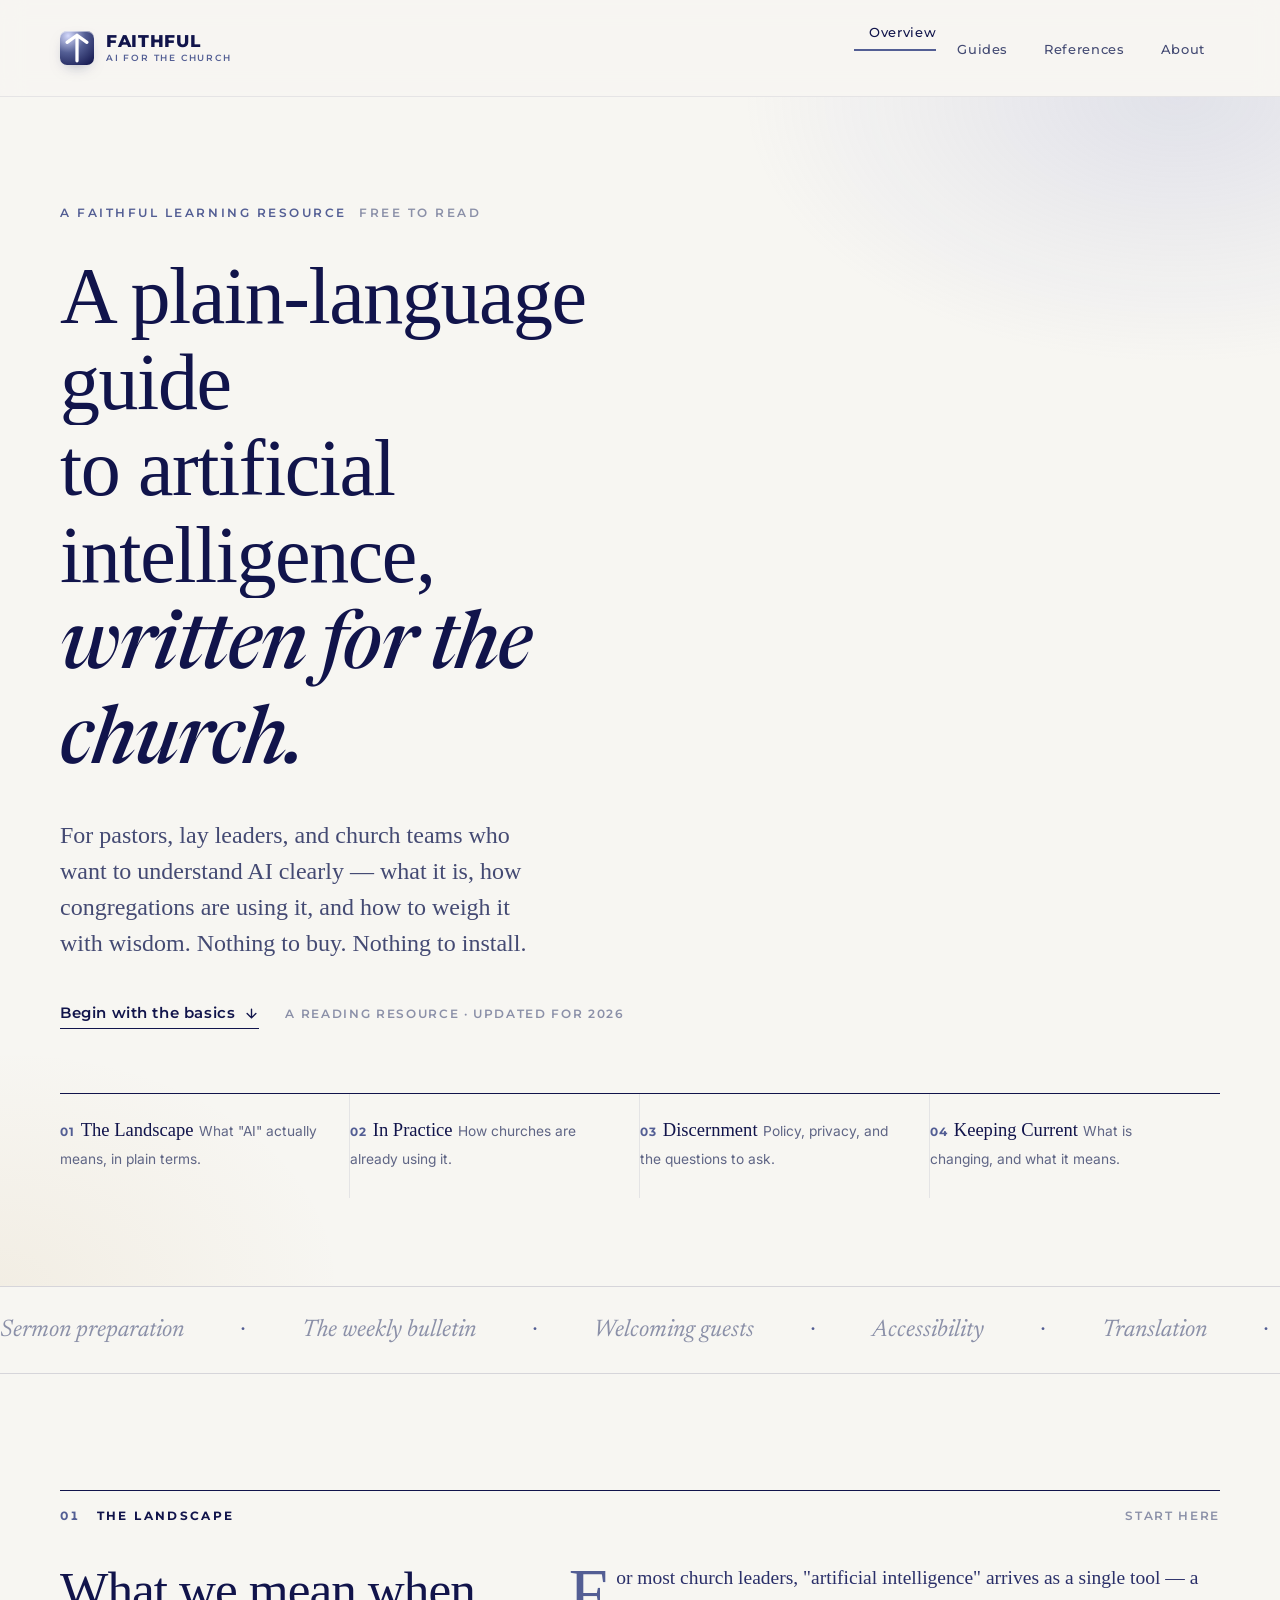
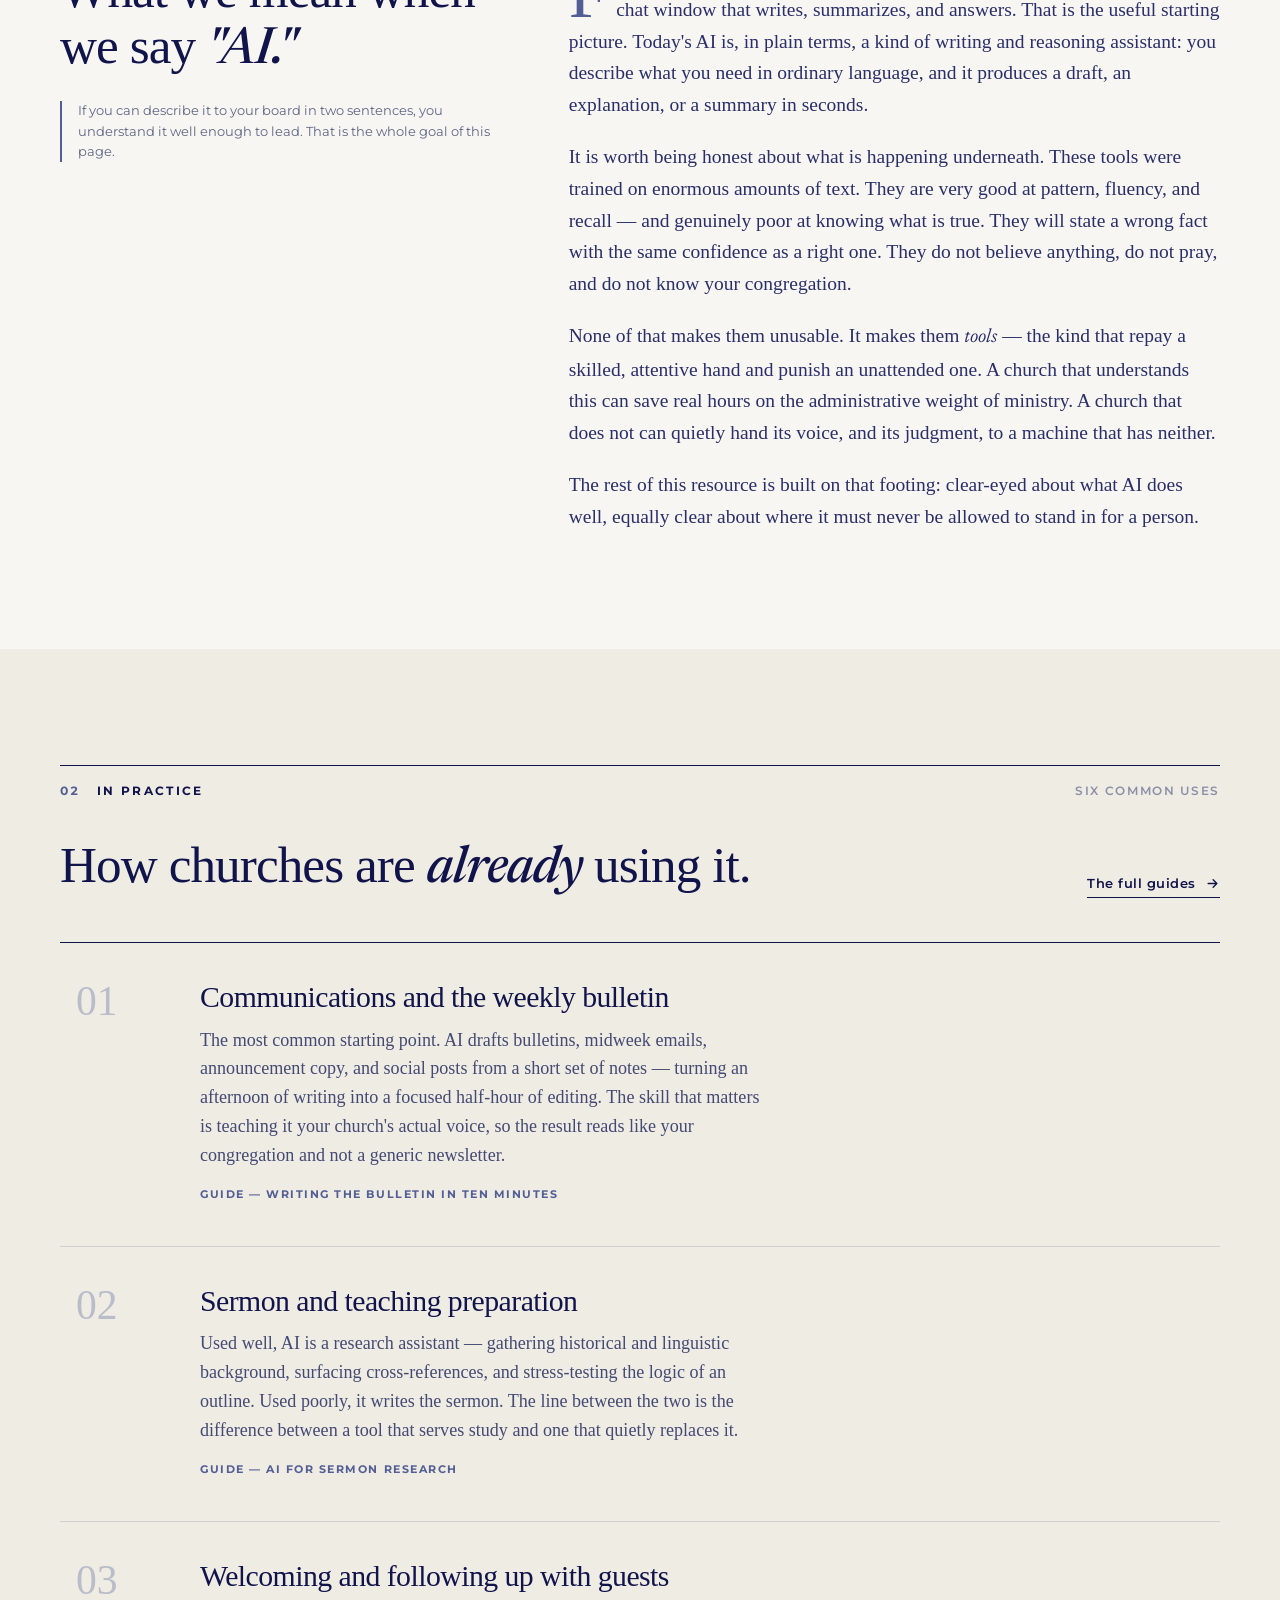
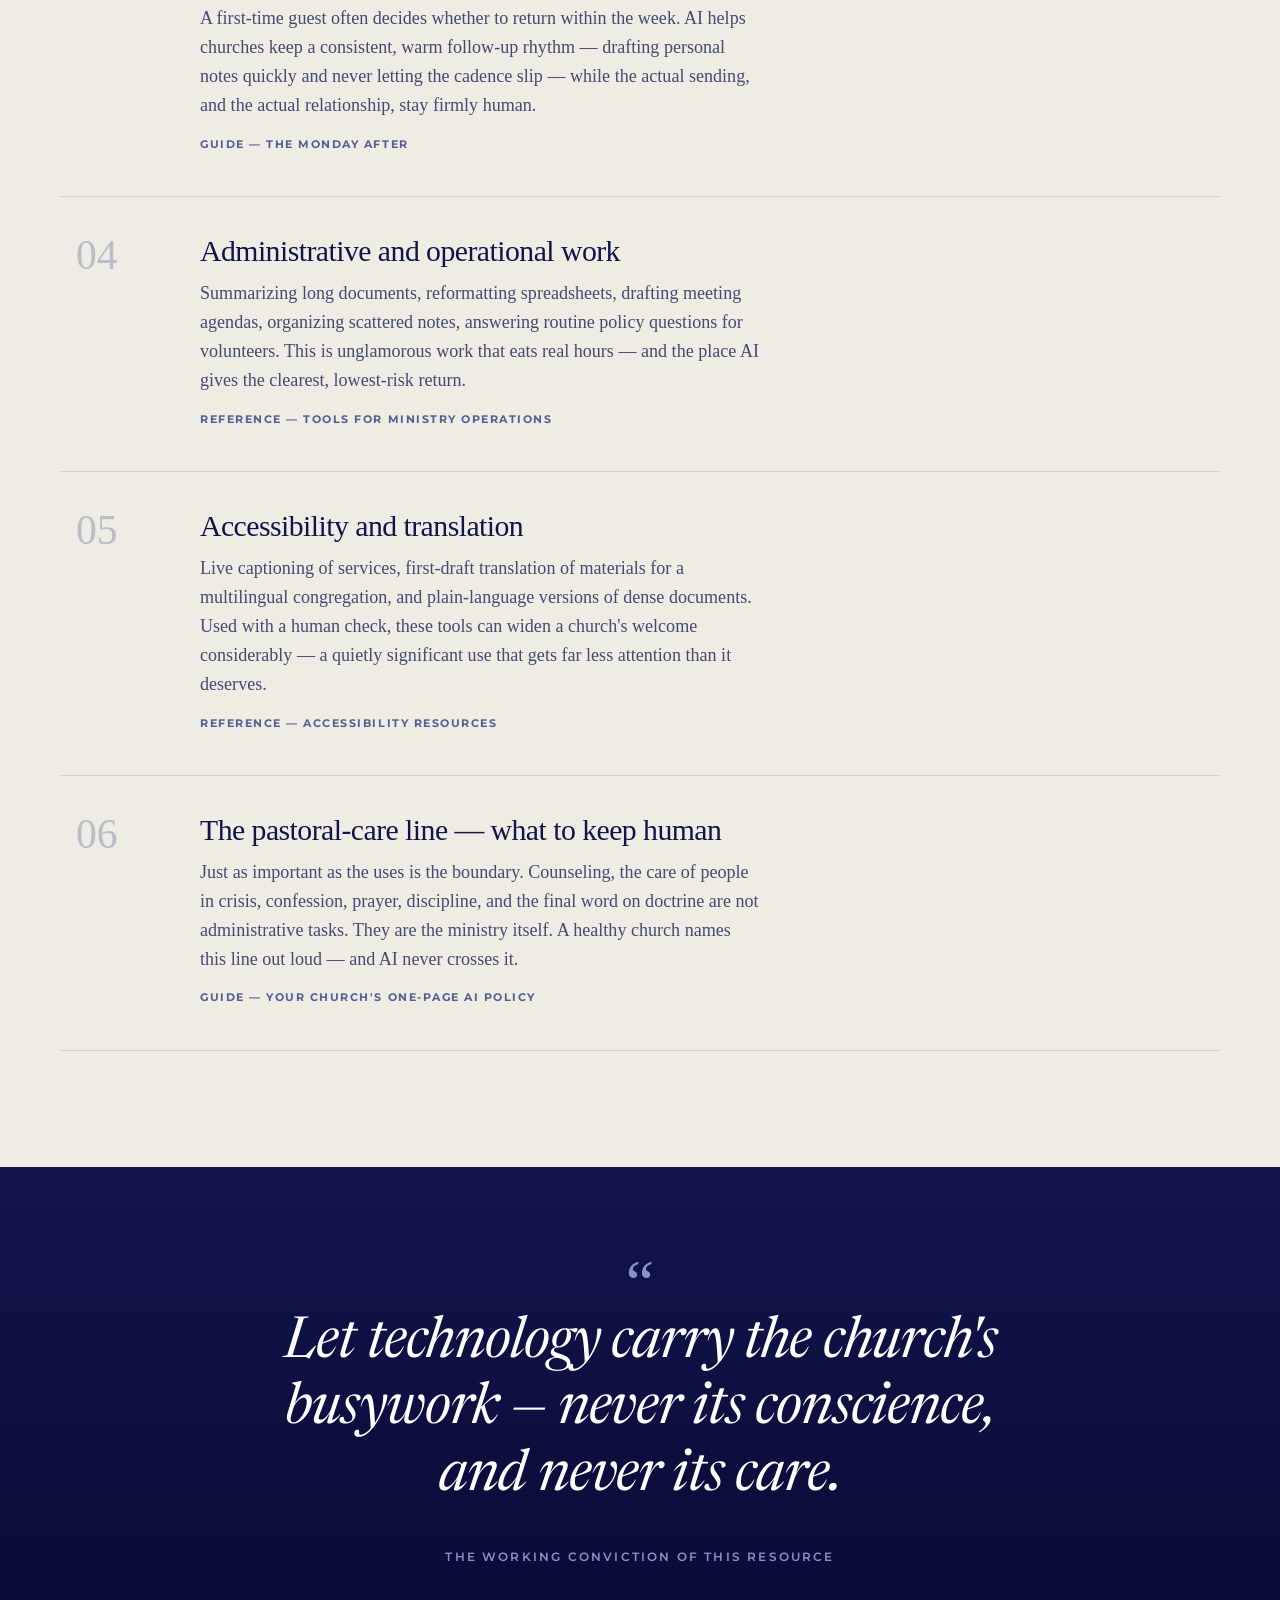
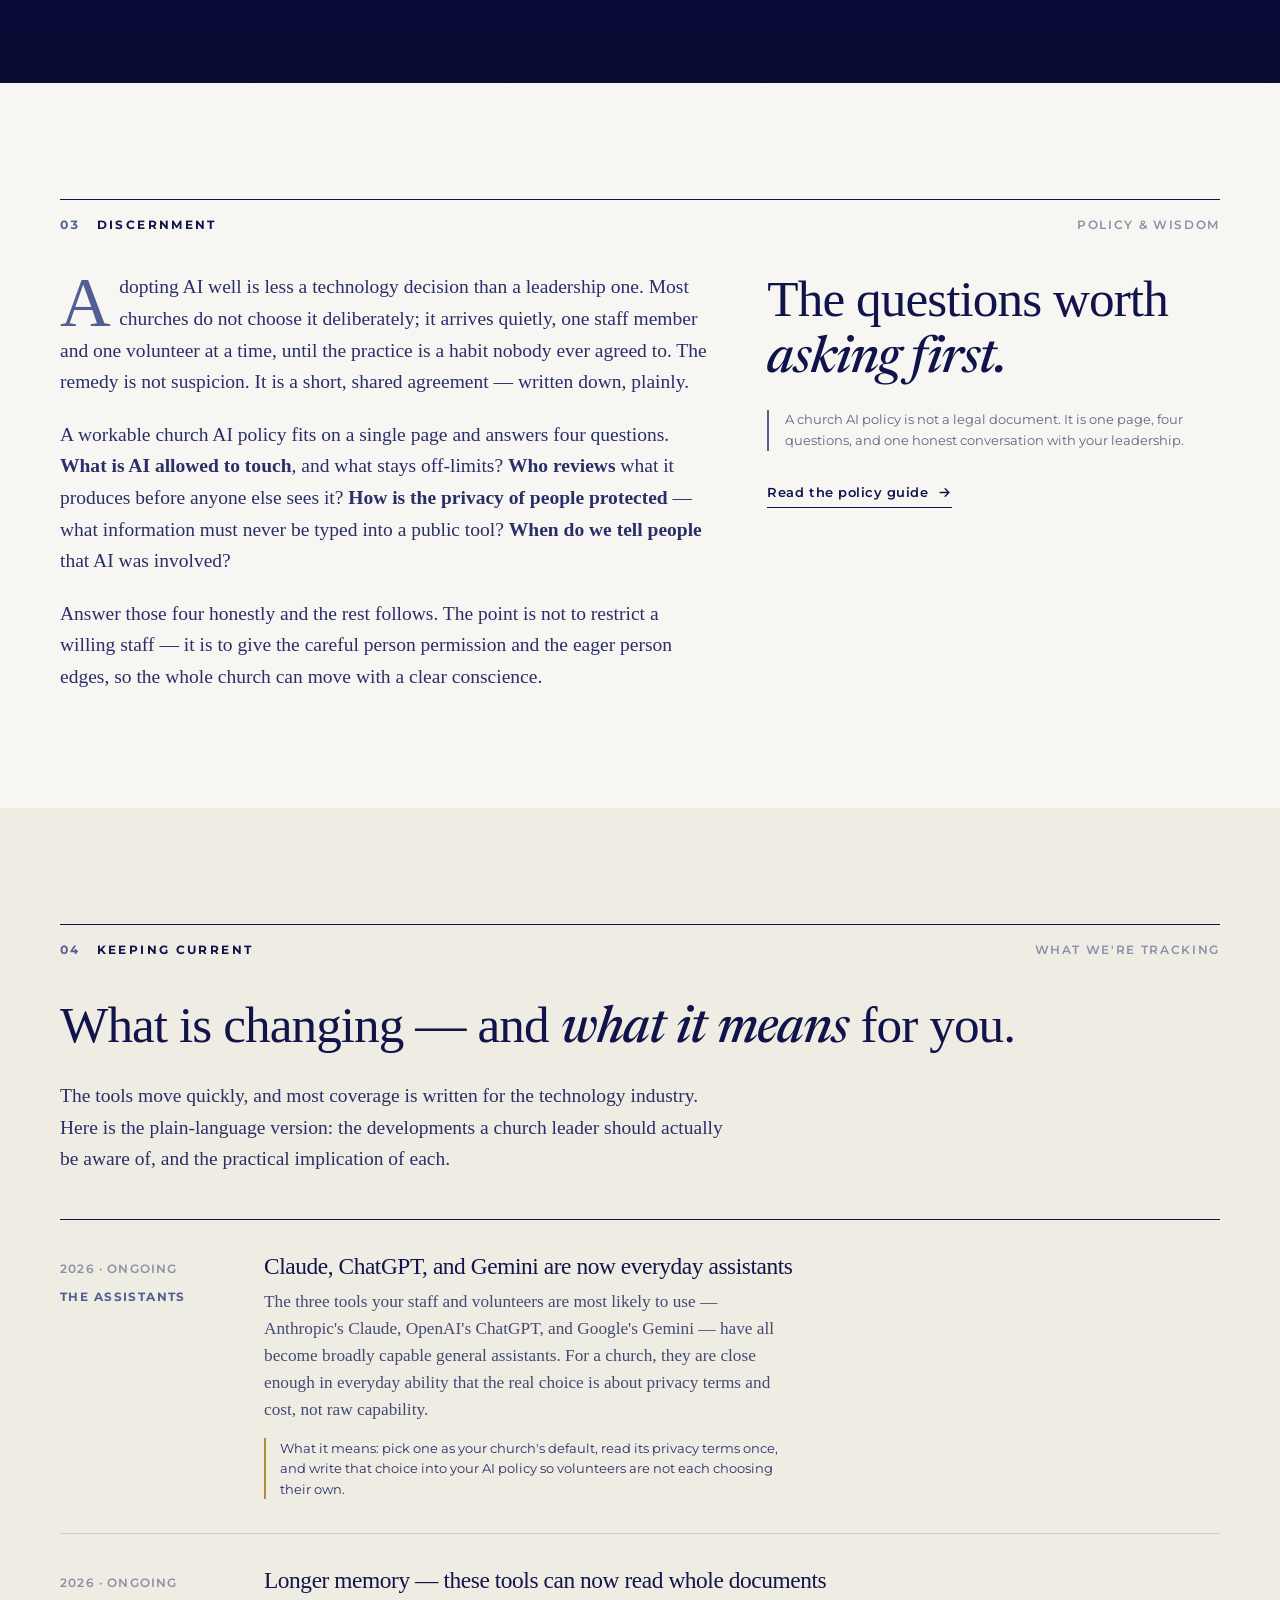
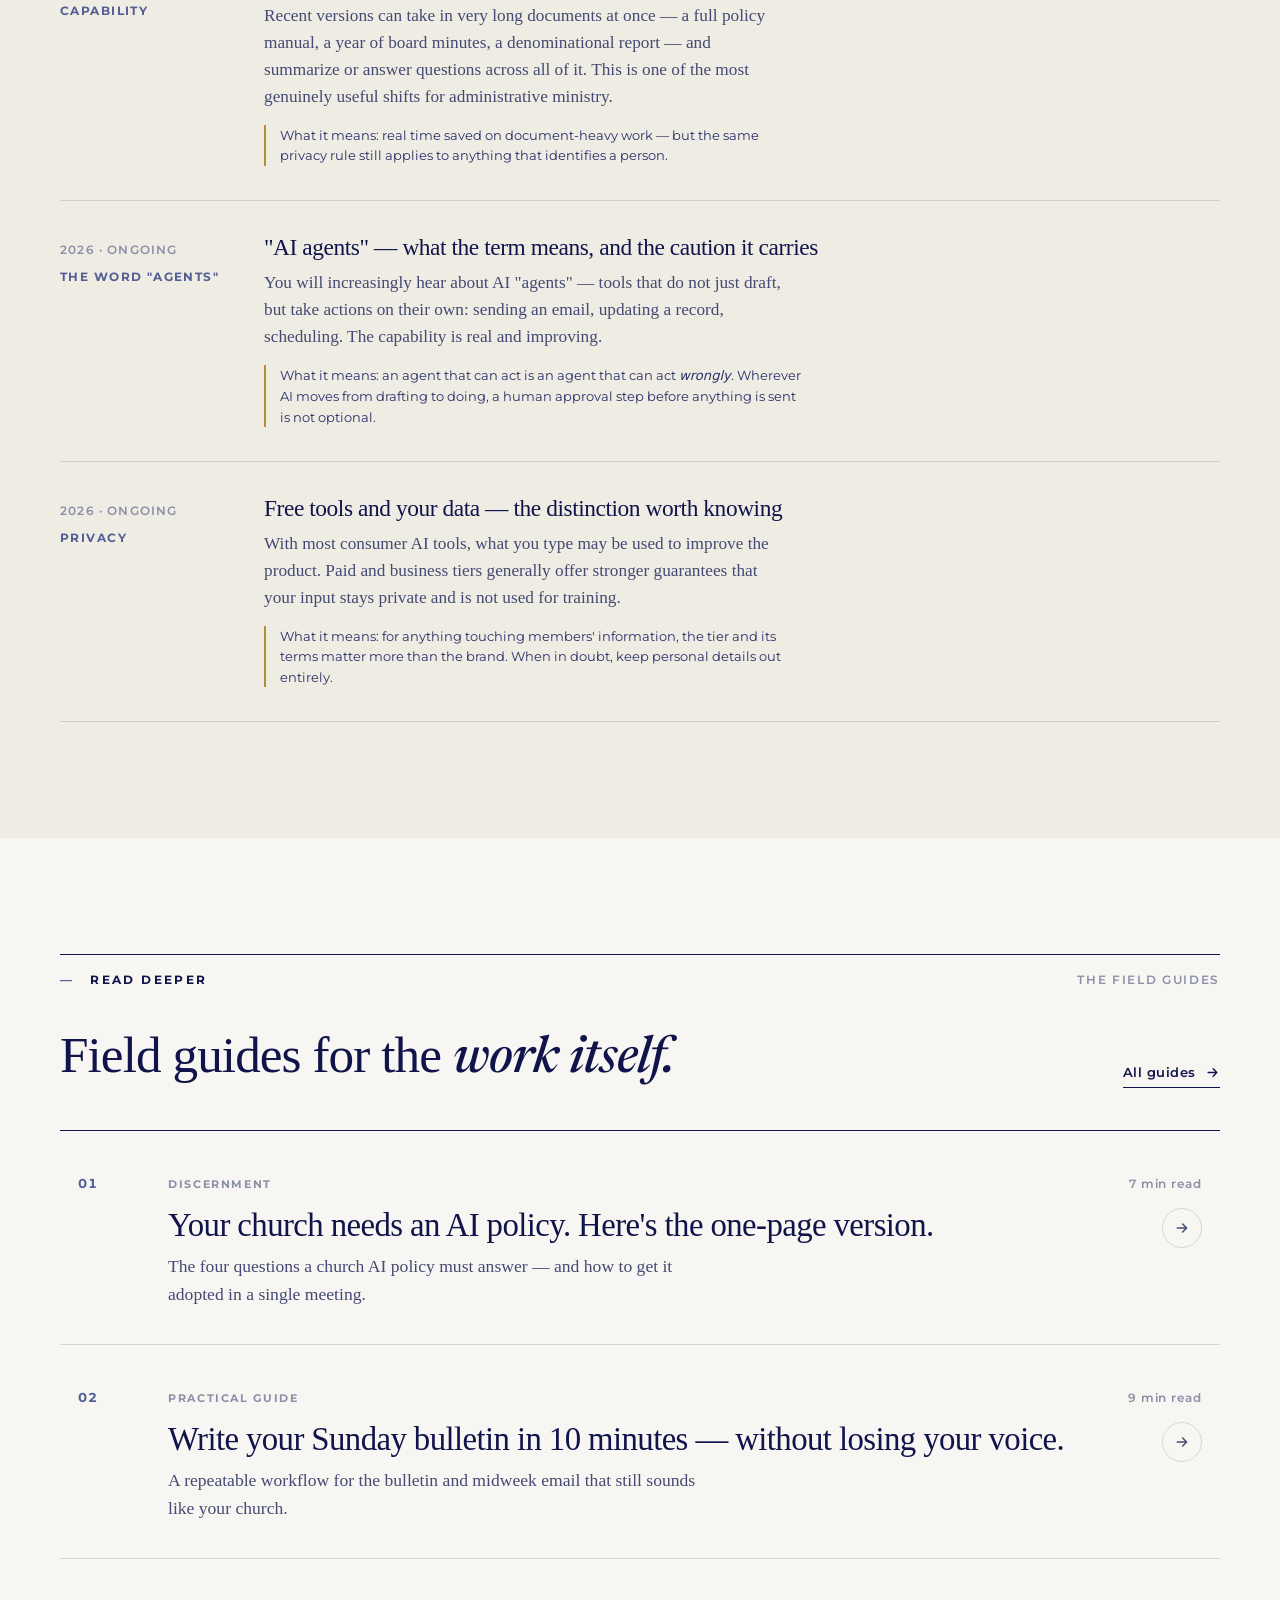
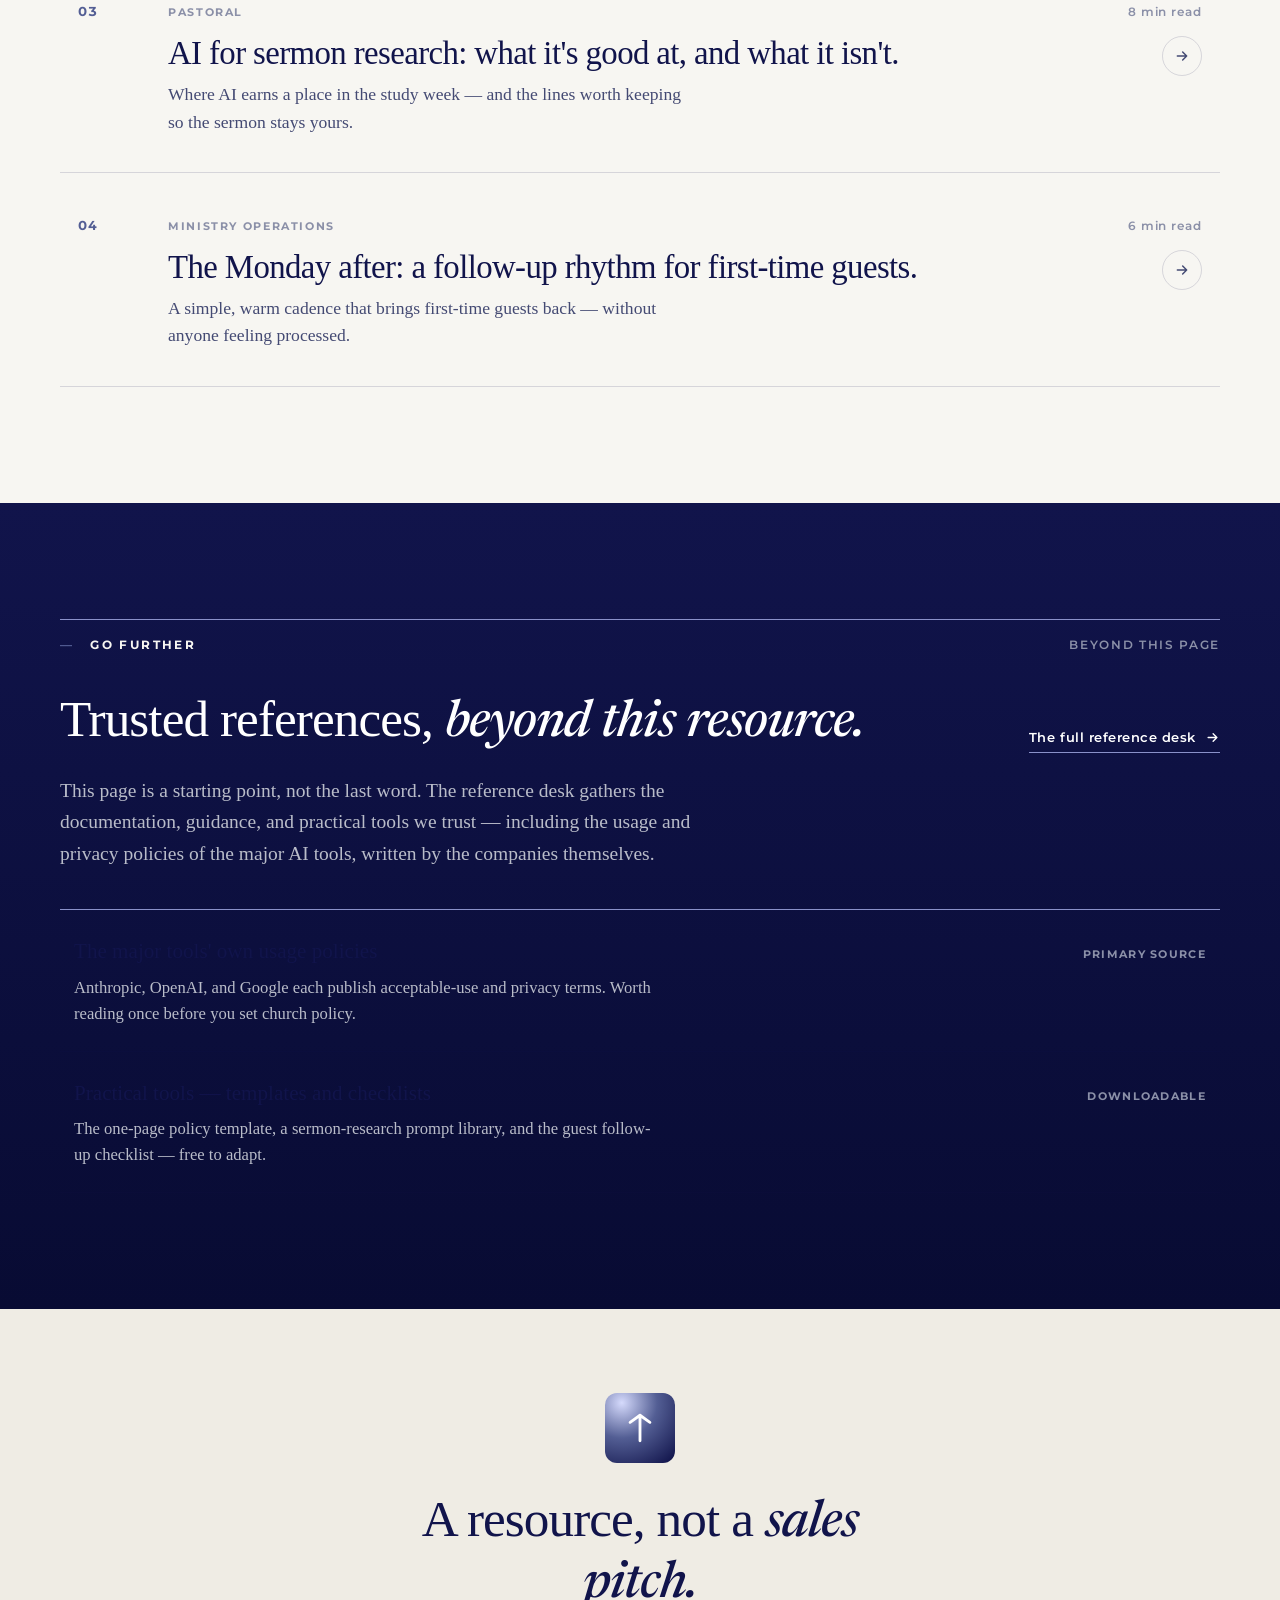
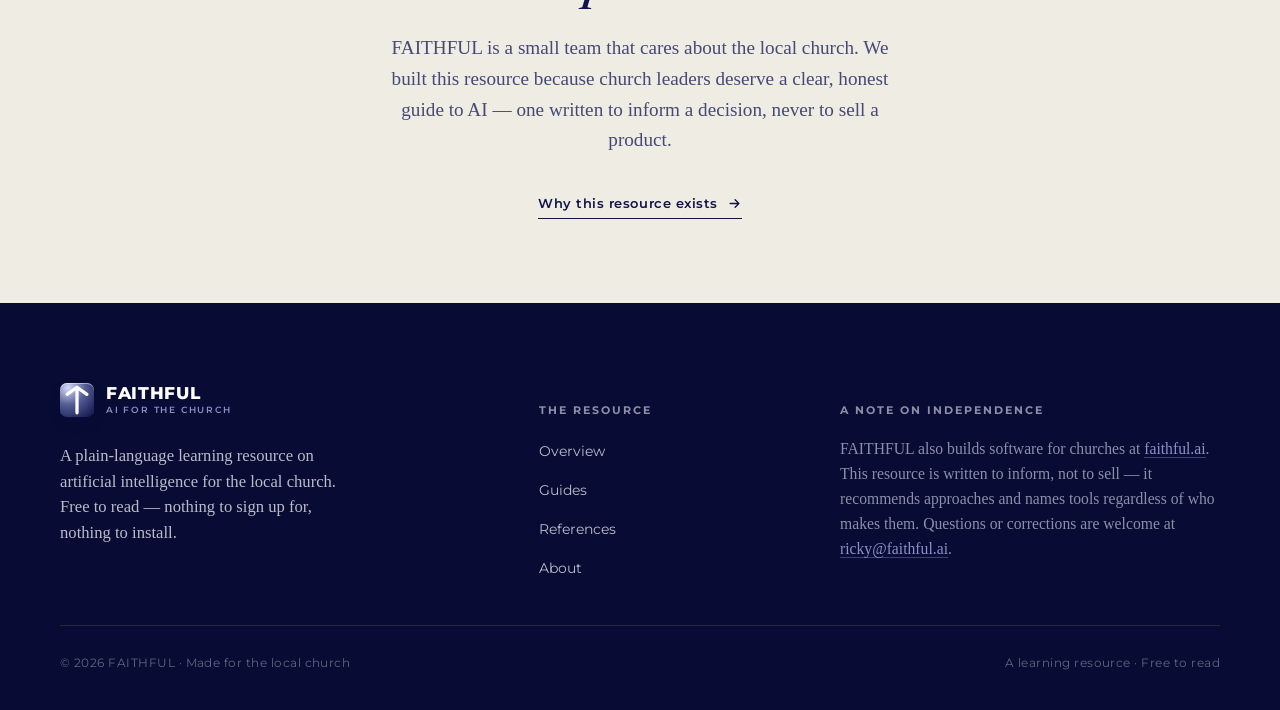
==== commit 0140239d: "Re-orient as an educational resource, not a SaaS site Editorial redesign: removed all subscribe funn" ====
--- a/index.html
+++ b/index.html
@@ -3,28 +3,24 @@
 <head>
 <meta charset="utf-8" />
 <meta name="viewport" content="width=device-width, initial-scale=1" />
-<title>The Ministry OS — AI for the local church, explained plainly | FAITHFUL</title>
-<meta name="description" content="The Ministry OS is a FAITHFUL publication helping church leaders use AI without losing doctrine, privacy, or pastoral trust. Plain-language articles, practical guides, and a free weekly briefing." />
+<title>FAITHFUL — AI for the Church | A plain-language learning resource</title>
+<meta name="description" content="A free, plain-language learning resource on artificial intelligence for pastors, lay leaders, and church teams. Understand what AI is, how churches use it, how to think about policy, and what is changing — nothing to buy, nothing to install." />
 <meta name="theme-color" content="#11144B" />
 <link rel="canonical" href="https://learn.faithful.ai/" />
-
 <meta property="og:type" content="website" />
-<meta property="og:title" content="The Ministry OS — AI for the local church, explained plainly" />
-<meta property="og:description" content="A FAITHFUL publication for church leaders. Plain-language articles, practical guides, and a free weekly briefing on AI in ministry." />
+<meta property="og:title" content="FAITHFUL — AI for the Church" />
+<meta property="og:description" content="A free, plain-language learning resource on AI for church leaders. Understand it, weigh it, lead well — nothing to buy or install." />
 <meta property="og:url" content="https://learn.faithful.ai/" />
-<meta property="og:site_name" content="FAITHFUL — The Ministry OS" />
-
+<meta property="og:site_name" content="FAITHFUL — AI for the Church" />
 <meta name="twitter:card" content="summary_large_image" />
-<meta name="twitter:title" content="The Ministry OS — AI for the local church, explained plainly" />
-<meta name="twitter:description" content="A FAITHFUL publication for church leaders. AI in ministry, without the hype." />
 
 <script type="application/ld+json">
 {
   "@context": "https://schema.org",
-  "@type": "Blog",
-  "name": "The Ministry OS",
+  "@type": "WebSite",
+  "name": "FAITHFUL — AI for the Church",
+  "description": "A plain-language learning resource on artificial intelligence for church leaders.",
   "publisher": { "@type": "Organization", "name": "FAITHFUL" },
-  "description": "Educational publication helping church leaders use AI without losing doctrine, privacy, or pastoral trust.",
   "url": "https://learn.faithful.ai/"
 }
 </script>
@@ -38,421 +34,573 @@
 
 <a class="skip" href="#main">Skip to content</a>
 
-<header class="site-header" id="siteHeader">
+<header class="masthead" id="masthead">
   <div class="container nav-row">
-    <a class="brand" href="index.html" aria-label="FAITHFUL — The Ministry OS, home">
+    <a class="brand" href="index.html" aria-label="FAITHFUL — AI for the Church">
       <span class="brand-mark" aria-hidden="true"></span>
-      <span class="brand-word">FAITHFUL<small>THE MINISTRY OS</small></span>
+      <span class="brand-word">FAITHFUL<small>AI FOR THE CHURCH</small></span>
     </a>
-    <button class="nav-toggle" id="navToggle" aria-label="Open menu" aria-expanded="false" aria-controls="navMenu">
-      <span></span>
-    </button>
-    <div class="nav-menu" id="navMenu">
+    <button class="nav-toggle" id="navToggle" aria-label="Open menu" aria-expanded="false" aria-controls="navMenu"><span></span></button>
+    <nav class="nav-menu" id="navMenu" aria-label="Primary">
       <ul class="nav-links">
-        <li><a href="articles.html">Articles</a></li>
-        <li><a href="resources.html">Resources</a></li>
-        <li><a href="newsletter.html">Newsletter</a></li>
+        <li><a href="index.html" class="current">Overview</a></li>
+        <li><a href="articles.html">Guides</a></li>
+        <li><a href="resources.html">References</a></li>
         <li><a href="about.html">About</a></li>
       </ul>
-      <div class="nav-cta">
-        <a class="btn btn-ghost" href="https://faithful.ai/">The platform</a>
-        <a class="btn btn-primary" href="newsletter.html">Subscribe free</a>
-      </div>
-    </div>
+    </nav>
   </div>
 </header>
 
 <main id="main">
 
   <!-- ===================== HERO ===================== -->
-  <section class="hero">
-    <div class="container">
-      <div class="hero-grid">
-        <div class="hero-copy">
-          <div class="hero-eyebrow-row" data-reveal>
-            <span class="eyebrow">A FAITHFUL publication</span>
-          </div>
-          <h1 data-reveal data-reveal-delay="1">
-            AI for the local church, <span class="ser">explained</span> <span class="grad">plainly.</span>
-          </h1>
-          <p class="hero-lede" data-reveal data-reveal-delay="2">
-            The Ministry OS is where pastors and church administrators learn what
-            AI actually changes for ministry — without the hype, without the jargon,
-            and without losing doctrine, privacy, or pastoral trust.
-          </p>
-          <div class="hero-ctas" data-reveal data-reveal-delay="3">
-            <a class="btn btn-primary btn-lg" href="newsletter.html">
-              Subscribe free
+  <section class="hero" id="hero">
+    <div class="container">
+      <div class="kicker hero-kicker" data-reveal>
+        <span>A FAITHFUL learning resource</span>
+        <span class="kicker-no">Free to read</span>
+      </div>
+      <h1>
+        <span class="reveal-line"><span>A plain-language guide</span></span>
+        <span class="reveal-line"><span>to artificial intelligence,</span></span>
+        <span class="reveal-line"><span><em class="serif-em">written for the church.</em></span></span>
+      </h1>
+      <p class="hero-intro" data-reveal data-reveal-d="2">
+        For pastors, lay leaders, and church teams who want to understand
+        AI clearly — what it is, how congregations are using it, and how to
+        weigh it with wisdom. Nothing to buy. Nothing to install.
+      </p>
+      <div class="hero-foot" data-reveal data-reveal-d="3">
+        <a class="tlink lg" href="#landscape">
+          Begin with the basics
+          <svg viewBox="0 0 24 24" fill="none" stroke="currentColor" stroke-width="2.2" stroke-linecap="round" stroke-linejoin="round"><path d="M12 5v14M5 12l7 7 7-7"/></svg>
+        </a>
+        <span class="hero-meta">A reading resource &middot; Updated for 2026</span>
+      </div>
+
+      <nav class="hero-index" data-reveal data-reveal-d="4" aria-label="What's inside">
+        <a href="#landscape">
+          <span class="hi-no">01</span>
+          <span class="hi-title">The Landscape</span>
+          <span class="hi-desc">What "AI" actually means, in plain terms.</span>
+        </a>
+        <a href="#practice">
+          <span class="hi-no">02</span>
+          <span class="hi-title">In Practice</span>
+          <span class="hi-desc">How churches are already using it.</span>
+        </a>
+        <a href="#discernment">
+          <span class="hi-no">03</span>
+          <span class="hi-title">Discernment</span>
+          <span class="hi-desc">Policy, privacy, and the questions to ask.</span>
+        </a>
+        <a href="#latest">
+          <span class="hi-no">04</span>
+          <span class="hi-title">Keeping Current</span>
+          <span class="hi-desc">What is changing, and what it means.</span>
+        </a>
+      </nav>
+    </div>
+  </section>
+
+  <!-- ===================== MARQUEE ===================== -->
+  <div class="marquee" aria-hidden="true">
+    <div class="marquee-track">
+      <span>Sermon preparation</span><span>The weekly bulletin</span><span>Welcoming guests</span>
+      <span>Accessibility</span><span>Translation</span><span>Policy &amp; discernment</span>
+      <span>Pastoral wisdom</span><span>Administrative work</span>
+      <span>Sermon preparation</span><span>The weekly bulletin</span><span>Welcoming guests</span>
+      <span>Accessibility</span><span>Translation</span><span>Policy &amp; discernment</span>
+      <span>Pastoral wisdom</span><span>Administrative work</span>
+    </div>
+  </div>
+
+  <!-- ===================== 01 — THE LANDSCAPE ===================== -->
+  <section class="section zone-paper" id="landscape">
+    <div class="container">
+      <div class="sec-label" data-reveal>
+        <span class="num">01</span>
+        <span>The Landscape</span>
+        <span class="spacer"></span>
+        <span class="aside">Start here</span>
+      </div>
+      <div class="spread">
+        <div class="spread-aside" data-reveal>
+          <h2>What we mean when we say <span class="serif-em">"AI."</span></h2>
+          <p class="spread-note">
+            If you can describe it to your board in two sentences, you understand
+            it well enough to lead. That is the whole goal of this page.
+          </p>
+        </div>
+        <div class="spread-body" data-reveal data-reveal-d="1">
+          <p class="big-first">
+            For most church leaders, "artificial intelligence" arrives as a single
+            tool — a chat window that writes, summarizes, and answers. That is the
+            useful starting picture. Today's AI is, in plain terms, a kind of
+            writing and reasoning assistant: you describe what you need in ordinary
+            language, and it produces a draft, an explanation, or a summary in
+            seconds.
+          </p>
+          <p>
+            It is worth being honest about what is happening underneath. These
+            tools were trained on enormous amounts of text. They are very good at
+            pattern, fluency, and recall — and genuinely poor at knowing what is
+            true. They will state a wrong fact with the same confidence as a right
+            one. They do not believe anything, do not pray, and do not know your
+            congregation.
+          </p>
+          <p>
+            None of that makes them unusable. It makes them <em>tools</em> — the
+            kind that repay a skilled, attentive hand and punish an unattended one.
+            A church that understands this can save real hours on the administrative
+            weight of ministry. A church that does not can quietly hand its voice,
+            and its judgment, to a machine that has neither.
+          </p>
+          <p>
+            The rest of this resource is built on that footing: clear-eyed about
+            what AI does well, equally clear about where it must never be allowed
+            to stand in for a person.
+          </p>
+        </div>
+      </div>
+    </div>
+  </section>
+
+  <!-- ===================== 02 — IN PRACTICE ===================== -->
+  <section class="section zone-warm" id="practice">
+    <div class="container">
+      <div class="sec-label" data-reveal>
+        <span class="num">02</span>
+        <span>In Practice</span>
+        <span class="spacer"></span>
+        <span class="aside">Six common uses</span>
+      </div>
+      <div class="lede-row" data-reveal>
+        <h2 class="text-measure">How churches are <span class="serif-em">already</span> using it.</h2>
+        <a class="tlink" href="articles.html">
+          The full guides
+          <svg viewBox="0 0 24 24" fill="none" stroke="currentColor" stroke-width="2.2" stroke-linecap="round" stroke-linejoin="round"><path d="M5 12h14M13 6l6 6-6 6"/></svg>
+        </a>
+      </div>
+
+      <div class="dossier" style="margin-top:44px;">
+        <article class="dossier-row" data-reveal>
+          <div class="dossier-no">01</div>
+          <div class="dossier-main">
+            <h3>Communications and the weekly bulletin</h3>
+            <p class="d-body">
+              The most common starting point. AI drafts bulletins, midweek emails,
+              announcement copy, and social posts from a short set of notes —
+              turning an afternoon of writing into a focused half-hour of editing.
+              The skill that matters is teaching it your church's actual voice, so
+              the result reads like your congregation and not a generic newsletter.
+            </p>
+            <span class="d-tag">Guide — Writing the bulletin in ten minutes</span>
+          </div>
+        </article>
+        <article class="dossier-row" data-reveal>
+          <div class="dossier-no">02</div>
+          <div class="dossier-main">
+            <h3>Sermon and teaching preparation</h3>
+            <p class="d-body">
+              Used well, AI is a research assistant — gathering historical and
+              linguistic background, surfacing cross-references, and stress-testing
+              the logic of an outline. Used poorly, it writes the sermon. The line
+              between the two is the difference between a tool that serves study
+              and one that quietly replaces it.
+            </p>
+            <span class="d-tag">Guide — AI for sermon research</span>
+          </div>
+        </article>
+        <article class="dossier-row" data-reveal>
+          <div class="dossier-no">03</div>
+          <div class="dossier-main">
+            <h3>Welcoming and following up with guests</h3>
+            <p class="d-body">
+              A first-time guest often decides whether to return within the week.
+              AI helps churches keep a consistent, warm follow-up rhythm — drafting
+              personal notes quickly and never letting the cadence slip — while the
+              actual sending, and the actual relationship, stay firmly human.
+            </p>
+            <span class="d-tag">Guide — The Monday after</span>
+          </div>
+        </article>
+        <article class="dossier-row" data-reveal>
+          <div class="dossier-no">04</div>
+          <div class="dossier-main">
+            <h3>Administrative and operational work</h3>
+            <p class="d-body">
+              Summarizing long documents, reformatting spreadsheets, drafting
+              meeting agendas, organizing scattered notes, answering routine
+              policy questions for volunteers. This is unglamorous work that eats
+              real hours — and the place AI gives the clearest, lowest-risk return.
+            </p>
+            <span class="d-tag">Reference — Tools for ministry operations</span>
+          </div>
+        </article>
+        <article class="dossier-row" data-reveal>
+          <div class="dossier-no">05</div>
+          <div class="dossier-main">
+            <h3>Accessibility and translation</h3>
+            <p class="d-body">
+              Live captioning of services, first-draft translation of materials
+              for a multilingual congregation, and plain-language versions of
+              dense documents. Used with a human check, these tools can widen a
+              church's welcome considerably — a quietly significant use that gets
+              far less attention than it deserves.
+            </p>
+            <span class="d-tag">Reference — Accessibility resources</span>
+          </div>
+        </article>
+        <article class="dossier-row" data-reveal>
+          <div class="dossier-no">06</div>
+          <div class="dossier-main">
+            <h3>The pastoral-care line — what to keep human</h3>
+            <p class="d-body">
+              Just as important as the uses is the boundary. Counseling, the care
+              of people in crisis, confession, prayer, discipline, and the final
+              word on doctrine are not administrative tasks. They are the ministry
+              itself. A healthy church names this line out loud — and AI never
+              crosses it.
+            </p>
+            <span class="d-tag">Guide — Your church's one-page AI policy</span>
+          </div>
+        </article>
+      </div>
+    </div>
+  </section>
+
+  <!-- ===================== QUOTE INTERLUDE ===================== -->
+  <section class="section zone-navy bigquote">
+    <div class="container">
+      <div data-reveal>
+        <span class="bq-mark" aria-hidden="true">&ldquo;</span>
+        <blockquote>
+          Let technology carry the church's busywork — never its conscience,
+          and never its care.
+        </blockquote>
+        <cite>The working conviction of this resource</cite>
+      </div>
+    </div>
+  </section>
+
+  <!-- ===================== 03 — DISCERNMENT ===================== -->
+  <section class="section zone-paper" id="discernment">
+    <div class="container">
+      <div class="sec-label" data-reveal>
+        <span class="num">03</span>
+        <span>Discernment</span>
+        <span class="spacer"></span>
+        <span class="aside">Policy &amp; wisdom</span>
+      </div>
+      <div class="spread flip">
+        <div class="spread-body" data-reveal data-reveal-d="1">
+          <p class="big-first">
+            Adopting AI well is less a technology decision than a leadership one.
+            Most churches do not choose it deliberately; it arrives quietly, one
+            staff member and one volunteer at a time, until the practice is a habit
+            nobody ever agreed to. The remedy is not suspicion. It is a short,
+            shared agreement — written down, plainly.
+          </p>
+          <p>
+            A workable church AI policy fits on a single page and answers four
+            questions. <strong>What is AI allowed to touch</strong>, and what stays
+            off-limits? <strong>Who reviews</strong> what it produces before anyone
+            else sees it? <strong>How is the privacy of people protected</strong> —
+            what information must never be typed into a public tool?
+            <strong>When do we tell people</strong> that AI was involved?
+          </p>
+          <p>
+            Answer those four honestly and the rest follows. The point is not to
+            restrict a willing staff — it is to give the careful person permission
+            and the eager person edges, so the whole church can move with a clear
+            conscience.
+          </p>
+        </div>
+        <div class="spread-aside" data-reveal>
+          <h2>The questions worth <span class="serif-em">asking first.</span></h2>
+          <p class="spread-note">
+            A church AI policy is not a legal document. It is one page, four
+            questions, and one honest conversation with your leadership.
+          </p>
+          <div style="margin-top:26px;">
+            <a class="tlink" href="article-ai-policy.html">
+              Read the policy guide
               <svg viewBox="0 0 24 24" fill="none" stroke="currentColor" stroke-width="2.2" stroke-linecap="round" stroke-linejoin="round"><path d="M5 12h14M13 6l6 6-6 6"/></svg>
             </a>
-            <a class="btn btn-ghost btn-lg" href="articles.html">Browse the articles</a>
-          </div>
-          <p class="hero-note" data-reveal data-reveal-delay="4">
-            <strong>Free every week.</strong> Read by church leaders at 200+ congregations. No spam, unsubscribe in one click.
-          </p>
+          </div>
         </div>
-
-        <article class="hero-feature" data-reveal data-reveal-delay="2" aria-label="Featured article">
-          <div class="hf-band"><span class="hf-pulse" aria-hidden="true"></span> This week's lead</div>
-          <div class="hf-body">
-            <div class="hf-tag-row">
-              <span class="tag is-gold">Doctrine &amp; Trust</span>
-              <span class="meta-row">7 min read</span>
-            </div>
-            <h3><a href="article-ai-policy.html">Your church needs an AI policy. Here's the one-page version.</a></h3>
-            <p class="hf-dek">
-              Seventy-three percent of churches using AI have nothing written down.
-              Here is a plain-language policy your leadership can adopt this month —
-              and the four questions it has to answer.
-            </p>
-            <div class="hf-foot">
-              <div class="hf-byline">
-                <span class="avatar is-sm" aria-hidden="true">RW</span>
-                <div>
-                  <div class="byline-name">Ricky West</div>
-                  <div class="byline-sub">Founder, FAITHFUL</div>
-                </div>
-              </div>
-              <a class="textlink" href="article-ai-policy.html">
-                Read
-                <svg viewBox="0 0 24 24" fill="none" stroke="currentColor" stroke-width="2.2" stroke-linecap="round" stroke-linejoin="round"><path d="M5 12h14M13 6l6 6-6 6"/></svg>
-              </a>
-            </div>
-          </div>
-        </article>
-      </div>
-    </div>
-  </section>
-
-  <!-- ===================== TOPICS ===================== -->
-  <section class="section topics">
-    <div class="container">
-      <header class="section-head is-centered" data-reveal>
-        <span class="eyebrow is-centered">What we cover</span>
-        <h2>Four beats, one purpose.</h2>
-        <p>Everything here is written for the person who has to make the decision — not for the technology press.</p>
-      </header>
-      <div class="topic-grid">
-        <a class="topic-card" href="articles.html#news" data-reveal>
-          <div class="topic-ic" aria-hidden="true">
-            <svg viewBox="0 0 24 24" fill="none" stroke="currentColor" stroke-width="1.7" stroke-linecap="round" stroke-linejoin="round"><path d="M4 22h16a2 2 0 0 0 2-2V4a2 2 0 0 0-2-2H8a2 2 0 0 0-2 2v16a2 2 0 0 1-2 2Zm0 0a2 2 0 0 1-2-2v-9h4"/><path d="M18 14h-8M15 18h-5M10 6h8v4h-8Z"/></svg>
-          </div>
-          <h3>AI News &amp; Briefings</h3>
-          <p>What actually changed this week, and what it means for your ministry.</p>
-          <span class="topic-count">Weekly digest</span>
-        </a>
-        <a class="topic-card" href="articles.html#guides" data-reveal data-reveal-delay="1">
-          <div class="topic-ic" aria-hidden="true">
-            <svg viewBox="0 0 24 24" fill="none" stroke="currentColor" stroke-width="1.7" stroke-linecap="round" stroke-linejoin="round"><path d="M2 3h6a4 4 0 0 1 4 4v14a3 3 0 0 0-3-3H2Z"/><path d="M22 3h-6a4 4 0 0 0-4 4v14a3 3 0 0 1 3-3h7Z"/></svg>
-          </div>
-          <h3>Practical Guides</h3>
-          <p>Step-by-step walkthroughs your team can follow on a Tuesday afternoon.</p>
-          <span class="topic-count">How-to library</span>
-        </a>
-        <a class="topic-card" href="articles.html#doctrine" data-reveal data-reveal-delay="2">
-          <div class="topic-ic" aria-hidden="true">
-            <svg viewBox="0 0 24 24" fill="none" stroke="currentColor" stroke-width="1.7" stroke-linecap="round" stroke-linejoin="round"><path d="M12 22s8-4 8-10V5l-8-3-8 3v7c0 6 8 10 8 10Z"/><path d="m9 12 2 2 4-4"/></svg>
-          </div>
-          <h3>Doctrine &amp; Trust</h3>
-          <p>Keeping AI inside your convictions — policy, privacy, and pastoral oversight.</p>
-          <span class="topic-count">Frameworks</span>
-        </a>
-        <a class="topic-card" href="articles.html#operations" data-reveal data-reveal-delay="3">
-          <div class="topic-ic" aria-hidden="true">
-            <svg viewBox="0 0 24 24" fill="none" stroke="currentColor" stroke-width="1.7" stroke-linecap="round" stroke-linejoin="round"><circle cx="12" cy="12" r="3"/><path d="M19.4 15a1.65 1.65 0 0 0 .33 1.82l.06.06a2 2 0 1 1-2.83 2.83l-.06-.06a1.65 1.65 0 0 0-1.82-.33 1.65 1.65 0 0 0-1 1.51V21a2 2 0 0 1-4 0v-.09A1.65 1.65 0 0 0 9 19.4a1.65 1.65 0 0 0-1.82.33l-.06.06a2 2 0 1 1-2.83-2.83l.06-.06a1.65 1.65 0 0 0 .33-1.82 1.65 1.65 0 0 0-1.51-1H3a2 2 0 0 1 0-4h.09A1.65 1.65 0 0 0 4.6 9a1.65 1.65 0 0 0-.33-1.82l-.06-.06a2 2 0 1 1 2.83-2.83l.06.06a1.65 1.65 0 0 0 1.82.33H9a1.65 1.65 0 0 0 1-1.51V3a2 2 0 0 1 4 0v.09a1.65 1.65 0 0 0 1 1.51 1.65 1.65 0 0 0 1.82-.33l.06-.06a2 2 0 1 1 2.83 2.83l-.06.06a1.65 1.65 0 0 0-.33 1.82V9a1.65 1.65 0 0 0 1.51 1H21a2 2 0 0 1 0 4h-.09a1.65 1.65 0 0 0-1.51 1Z"/></svg>
-          </div>
-          <h3>Ministry Operations</h3>
-          <p>The unglamorous work — bulletins, follow-up, scheduling — done in less time.</p>
-          <span class="topic-count">Playbooks</span>
-        </a>
-      </div>
-    </div>
-  </section>
-
-  <!-- ===================== LATEST ===================== -->
-  <section class="section">
-    <div class="container">
-      <header class="section-head" data-reveal>
-        <span class="eyebrow">From the journal</span>
-        <h2>Read this first.</h2>
-        <p>Long enough to be useful. Short enough to finish before the next meeting.</p>
-      </header>
-
-      <div class="featured-wrap">
-        <article class="feature-lead" data-reveal>
-          <span class="tag is-ghost">Practical Guides</span>
-          <h3><a href="article-bulletin.html">Write your Sunday bulletin in 10 minutes — without losing your voice.</a></h3>
-          <p class="fl-dek">
-            A repeatable workflow for the weekly bulletin, the mid-week email,
-            and the announcement slide — built so the result still sounds like
-            your church, not like a chatbot.
-          </p>
-          <div class="ac-foot">
-            <span class="avatar is-sm" aria-hidden="true">RW</span>
-            <span class="meta-row" style="color:var(--ink-5)">Ricky West<span class="dot-sep" aria-hidden="true"></span>9 min read</span>
-          </div>
-        </article>
-
-        <div class="feature-side">
-          <article class="article-card" data-reveal data-reveal-delay="1">
-            <div class="ac-cover cv-sermon">
-              <span class="ac-tag tag is-solid">Pastoral</span>
-              <span class="ac-glyph" aria-hidden="true">
-                <svg viewBox="0 0 24 24" fill="none" stroke="currentColor" stroke-width="1.4"><path d="M4 19.5A2.5 2.5 0 0 1 6.5 17H20"/><path d="M6.5 2H20v20H6.5A2.5 2.5 0 0 1 4 19.5v-15A2.5 2.5 0 0 1 6.5 2Z"/></svg>
-              </span>
-            </div>
-            <div class="ac-body">
-              <h3><a href="article-sermon-research.html">AI for sermon research: what it's good at, and what it isn't.</a></h3>
-              <div class="ac-foot">
-                <span class="meta-row">8 min read<span class="dot-sep" aria-hidden="true"></span>Pastoral</span>
-              </div>
-            </div>
-          </article>
-          <article class="article-card" data-reveal data-reveal-delay="2">
-            <div class="ac-cover cv-guests">
-              <span class="ac-tag tag is-solid">Ministry Operations</span>
-              <span class="ac-glyph" aria-hidden="true">
-                <svg viewBox="0 0 24 24" fill="none" stroke="currentColor" stroke-width="1.4"><path d="M16 21v-2a4 4 0 0 0-4-4H6a4 4 0 0 0-4 4v2"/><circle cx="9" cy="7" r="4"/><path d="M22 21v-2a4 4 0 0 0-3-3.87M16 3.13A4 4 0 0 1 16 11"/></svg>
-              </span>
-            </div>
-            <div class="ac-body">
-              <h3><a href="article-first-time-guests.html">The Monday after: a follow-up rhythm for first-time guests.</a></h3>
-              <div class="ac-foot">
-                <span class="meta-row">6 min read<span class="dot-sep" aria-hidden="true"></span>Operations</span>
-              </div>
-            </div>
-          </article>
+      </div>
+    </div>
+  </section>
+
+  <!-- ===================== 04 — KEEPING CURRENT ===================== -->
+  <section class="section zone-warm" id="latest">
+    <div class="container">
+      <div class="sec-label" data-reveal>
+        <span class="num">04</span>
+        <span>Keeping Current</span>
+        <span class="spacer"></span>
+        <span class="aside">What we're tracking</span>
+      </div>
+      <div class="lede-row" data-reveal>
+        <h2 class="text-measure">What is changing — and <span class="serif-em">what it means</span> for you.</h2>
+      </div>
+      <p class="measure" data-reveal style="margin-top:22px;">
+        The tools move quickly, and most coverage is written for the technology
+        industry. Here is the plain-language version: the developments a church
+        leader should actually be aware of, and the practical implication of each.
+      </p>
+
+      <div class="feed" style="margin-top:44px;">
+        <article class="feed-row" data-reveal>
+          <div class="feed-date">
+            2026 &middot; Ongoing
+            <span class="feed-src">The assistants</span>
+          </div>
+          <div class="feed-main">
+            <h3>Claude, ChatGPT, and Gemini are now everyday assistants</h3>
+            <p>
+              The three tools your staff and volunteers are most likely to use —
+              Anthropic's Claude, OpenAI's ChatGPT, and Google's Gemini — have all
+              become broadly capable general assistants. For a church, they are
+              close enough in everyday ability that the real choice is about
+              privacy terms and cost, not raw capability.
+            </p>
+            <p class="feed-take">
+              What it means: pick one as your church's default, read its privacy
+              terms once, and write that choice into your AI policy so volunteers
+              are not each choosing their own.
+            </p>
+          </div>
+        </article>
+        <article class="feed-row" data-reveal>
+          <div class="feed-date">
+            2026 &middot; Ongoing
+            <span class="feed-src">Capability</span>
+          </div>
+          <div class="feed-main">
+            <h3>Longer memory — these tools can now read whole documents</h3>
+            <p>
+              Recent versions can take in very long documents at once — a full
+              policy manual, a year of board minutes, a denominational report —
+              and summarize or answer questions across all of it. This is one of
+              the most genuinely useful shifts for administrative ministry.
+            </p>
+            <p class="feed-take">
+              What it means: real time saved on document-heavy work — but the same
+              privacy rule still applies to anything that identifies a person.
+            </p>
+          </div>
+        </article>
+        <article class="feed-row" data-reveal>
+          <div class="feed-date">
+            2026 &middot; Ongoing
+            <span class="feed-src">The word "agents"</span>
+          </div>
+          <div class="feed-main">
+            <h3>"AI agents" — what the term means, and the caution it carries</h3>
+            <p>
+              You will increasingly hear about AI "agents" — tools that do not just
+              draft, but take actions on their own: sending an email, updating a
+              record, scheduling. The capability is real and improving.
+            </p>
+            <p class="feed-take">
+              What it means: an agent that can act is an agent that can act
+              <em>wrongly</em>. Wherever AI moves from drafting to doing, a human
+              approval step before anything is sent is not optional.
+            </p>
+          </div>
+        </article>
+        <article class="feed-row" data-reveal>
+          <div class="feed-date">
+            2026 &middot; Ongoing
+            <span class="feed-src">Privacy</span>
+          </div>
+          <div class="feed-main">
+            <h3>Free tools and your data — the distinction worth knowing</h3>
+            <p>
+              With most consumer AI tools, what you type may be used to improve the
+              product. Paid and business tiers generally offer stronger guarantees
+              that your input stays private and is not used for training.
+            </p>
+            <p class="feed-take">
+              What it means: for anything touching members' information, the tier
+              and its terms matter more than the brand. When in doubt, keep
+              personal details out entirely.
+            </p>
+          </div>
+        </article>
+      </div>
+    </div>
+  </section>
+
+  <!-- ===================== THE GUIDES ===================== -->
+  <section class="section zone-paper" id="guides">
+    <div class="container">
+      <div class="sec-label" data-reveal>
+        <span class="num">&#8212;</span>
+        <span>Read Deeper</span>
+        <span class="spacer"></span>
+        <span class="aside">The field guides</span>
+      </div>
+      <div class="lede-row" data-reveal>
+        <h2 class="text-measure">Field guides for the <span class="serif-em">work itself.</span></h2>
+        <a class="tlink" href="articles.html">
+          All guides
+          <svg viewBox="0 0 24 24" fill="none" stroke="currentColor" stroke-width="2.2" stroke-linecap="round" stroke-linejoin="round"><path d="M5 12h14M13 6l6 6-6 6"/></svg>
+        </a>
+      </div>
+
+      <div class="toc" style="margin-top:42px;">
+        <a class="toc-row" href="article-ai-policy.html" data-reveal>
+          <span class="toc-no">01</span>
+          <div class="toc-main">
+            <span class="toc-cat">Discernment</span>
+            <h3>Your church needs an AI policy. Here's the one-page version.</h3>
+            <p class="toc-dek">The four questions a church AI policy must answer — and how to get it adopted in a single meeting.</p>
+          </div>
+          <div class="toc-meta">
+            <span>7 min read</span>
+            <span class="toc-arrow" aria-hidden="true"><svg viewBox="0 0 24 24" fill="none" stroke="currentColor" stroke-width="2.2" stroke-linecap="round" stroke-linejoin="round"><path d="M5 12h14M13 6l6 6-6 6"/></svg></span>
+          </div>
+        </a>
+        <a class="toc-row" href="article-bulletin.html" data-reveal>
+          <span class="toc-no">02</span>
+          <div class="toc-main">
+            <span class="toc-cat">Practical Guide</span>
+            <h3>Write your Sunday bulletin in 10 minutes — without losing your voice.</h3>
+            <p class="toc-dek">A repeatable workflow for the bulletin and midweek email that still sounds like your church.</p>
+          </div>
+          <div class="toc-meta">
+            <span>9 min read</span>
+            <span class="toc-arrow" aria-hidden="true"><svg viewBox="0 0 24 24" fill="none" stroke="currentColor" stroke-width="2.2" stroke-linecap="round" stroke-linejoin="round"><path d="M5 12h14M13 6l6 6-6 6"/></svg></span>
+          </div>
+        </a>
+        <a class="toc-row" href="article-sermon-research.html" data-reveal>
+          <span class="toc-no">03</span>
+          <div class="toc-main">
+            <span class="toc-cat">Pastoral</span>
+            <h3>AI for sermon research: what it's good at, and what it isn't.</h3>
+            <p class="toc-dek">Where AI earns a place in the study week — and the lines worth keeping so the sermon stays yours.</p>
+          </div>
+          <div class="toc-meta">
+            <span>8 min read</span>
+            <span class="toc-arrow" aria-hidden="true"><svg viewBox="0 0 24 24" fill="none" stroke="currentColor" stroke-width="2.2" stroke-linecap="round" stroke-linejoin="round"><path d="M5 12h14M13 6l6 6-6 6"/></svg></span>
+          </div>
+        </a>
+        <a class="toc-row" href="article-first-time-guests.html" data-reveal>
+          <span class="toc-no">04</span>
+          <div class="toc-main">
+            <span class="toc-cat">Ministry Operations</span>
+            <h3>The Monday after: a follow-up rhythm for first-time guests.</h3>
+            <p class="toc-dek">A simple, warm cadence that brings first-time guests back — without anyone feeling processed.</p>
+          </div>
+          <div class="toc-meta">
+            <span>6 min read</span>
+            <span class="toc-arrow" aria-hidden="true"><svg viewBox="0 0 24 24" fill="none" stroke="currentColor" stroke-width="2.2" stroke-linecap="round" stroke-linejoin="round"><path d="M5 12h14M13 6l6 6-6 6"/></svg></span>
+          </div>
+        </a>
+      </div>
+    </div>
+  </section>
+
+  <!-- ===================== REFERENCES TEASER ===================== -->
+  <section class="section zone-navy" id="references">
+    <div class="container">
+      <div class="sec-label" data-reveal>
+        <span class="num">&#8212;</span>
+        <span>Go Further</span>
+        <span class="spacer"></span>
+        <span class="aside">Beyond this page</span>
+      </div>
+      <div class="lede-row" data-reveal>
+        <h2 class="text-measure">Trusted references, <span class="serif-em">beyond this resource.</span></h2>
+        <a class="tlink on-dark" href="resources.html">
+          The full reference desk
+          <svg viewBox="0 0 24 24" fill="none" stroke="currentColor" stroke-width="2.2" stroke-linecap="round" stroke-linejoin="round"><path d="M5 12h14M13 6l6 6-6 6"/></svg>
+        </a>
+      </div>
+      <p class="measure" data-reveal style="margin-top:22px;color:var(--ink-4);">
+        This page is a starting point, not the last word. The reference desk
+        gathers the documentation, guidance, and practical tools we trust —
+        including the usage and privacy policies of the major AI tools, written
+        by the companies themselves.
+      </p>
+      <div class="reflist" style="margin-top:40px;border-top-color:var(--accent-soft);" data-reveal>
+        <a class="refitem" href="resources.html" style="color:inherit;">
+          <span class="ref-name">The major tools' own usage policies</span>
+          <span class="ref-src">Primary source</span>
+          <span class="ref-desc" style="color:var(--ink-4);">Anthropic, OpenAI, and Google each publish acceptable-use and privacy terms. Worth reading once before you set church policy.</span>
+        </a>
+        <a class="refitem" href="resources.html" style="color:inherit;">
+          <span class="ref-name">Practical tools — templates and checklists</span>
+          <span class="ref-src">Downloadable</span>
+          <span class="ref-desc" style="color:var(--ink-4);">The one-page policy template, a sermon-research prompt library, and the guest follow-up checklist — free to adapt.</span>
+        </a>
+      </div>
+    </div>
+  </section>
+
+  <!-- ===================== CLOSING / ABOUT ===================== -->
+  <section class="section tight zone-warm">
+    <div class="container">
+      <div class="closing" data-reveal>
+        <div class="closing-mono" aria-hidden="true">
+          <svg viewBox="0 0 24 24" fill="none" stroke="#fff" stroke-width="2" stroke-linecap="round" stroke-linejoin="round"><path d="M12 3v18M5 8l7-5 7 5"/></svg>
         </div>
-      </div>
-
-      <div class="section-foot">
-        <a class="btn btn-ghost" href="articles.html">See every article</a>
-      </div>
-    </div>
-  </section>
-
-  <!-- ===================== STATS ===================== -->
-  <section class="section" style="background:var(--surface);border-top:1px solid var(--ink-3);border-bottom:1px solid var(--ink-3);">
-    <div class="container">
-      <header class="section-head is-centered" data-reveal>
-        <span class="eyebrow is-centered">Why this matters now</span>
-        <h2>The church is already adopting AI.</h2>
-        <p>The question is no longer <em>whether</em> — it is whether it happens with a plan.</p>
-      </header>
-      <div class="stat-strip">
-        <div class="stat" data-reveal>
-          <div class="stat-num" data-count="91" data-suffix="%"><span class="suf">%</span></div>
-          <div class="stat-label">of church leaders support a role for AI in ministry</div>
-        </div>
-        <div class="stat" data-reveal data-reveal-delay="1">
-          <div class="stat-num" data-count="73" data-suffix="%"><span class="suf">%</span></div>
-          <div class="stat-label">of churches using AI have no written policy for it</div>
-        </div>
-        <div class="stat" data-reveal data-reveal-delay="2">
-          <div class="stat-num" data-count="18" data-suffix="h"><span class="suf">h</span></div>
-          <div class="stat-label">a week the average pastor spends on administrative work</div>
-        </div>
-        <div class="stat" data-reveal data-reveal-delay="3">
-          <div class="stat-num" data-count="64" data-suffix="%"><span class="suf">%</span></div>
-          <div class="stat-label">of pastors now use AI tools for some part of sermon prep</div>
-        </div>
-      </div>
-      <p class="text-center" style="margin-top:34px;color:var(--ink-6);font-size:.84rem;" data-reveal>
-        Figures drawn from 2024–2025 church-technology and pastoral-practice surveys. See sources in each article.
-      </p>
-    </div>
-  </section>
-
-  <!-- ===================== RESOURCES ===================== -->
-  <section class="section">
-    <div class="container">
-      <header class="section-head" data-reveal>
-        <span class="eyebrow is-gold">The resource library</span>
-        <h2>Tools you can put to work today.</h2>
-        <p>Templates, checklists, and prompt libraries — built for ministry, free to download.</p>
-      </header>
-      <div class="resource-grid">
-        <article class="resource-card" data-reveal>
-          <div class="rc-top">
-            <div class="rc-ic" aria-hidden="true">
-              <svg viewBox="0 0 24 24" fill="none" stroke="currentColor" stroke-width="1.7" stroke-linecap="round" stroke-linejoin="round"><path d="M14 2H6a2 2 0 0 0-2 2v16a2 2 0 0 0 2 2h12a2 2 0 0 0 2-2V8Z"/><path d="M14 2v6h6M16 13H8M16 17H8M10 9H8"/></svg>
-            </div>
-            <span class="rc-format">Editable doc</span>
-          </div>
-          <h3>The One-Page Church AI Policy</h3>
-          <p>A plain-language policy template your leadership can adapt and adopt in a single meeting.</p>
-          <div class="rc-foot">
-            <a class="textlink" href="resources.html">Get the template
-              <svg viewBox="0 0 24 24" fill="none" stroke="currentColor" stroke-width="2.2" stroke-linecap="round" stroke-linejoin="round"><path d="M5 12h14M13 6l6 6-6 6"/></svg></a>
-            <span class="rc-gate"><svg viewBox="0 0 24 24" fill="none" stroke="currentColor" stroke-width="2"><path d="M22 6 12 13 2 6"/><rect x="2" y="4" width="20" height="16" rx="2"/></svg> Free</span>
-          </div>
-        </article>
-        <article class="resource-card" data-reveal data-reveal-delay="1">
-          <div class="rc-top">
-            <div class="rc-ic" aria-hidden="true">
-              <svg viewBox="0 0 24 24" fill="none" stroke="currentColor" stroke-width="1.7" stroke-linecap="round" stroke-linejoin="round"><path d="m18 16 4-4-4-4M6 8l-4 4 4 4M14.5 4l-5 16"/></svg>
-            </div>
-            <span class="rc-format">Prompt pack</span>
-          </div>
-          <h3>Sermon Research Prompt Library</h3>
-          <p>Forty tested prompts for topical and textual study — with the guardrails built in.</p>
-          <div class="rc-foot">
-            <a class="textlink" href="resources.html">Browse the pack
-              <svg viewBox="0 0 24 24" fill="none" stroke="currentColor" stroke-width="2.2" stroke-linecap="round" stroke-linejoin="round"><path d="M5 12h14M13 6l6 6-6 6"/></svg></a>
-            <span class="rc-gate"><svg viewBox="0 0 24 24" fill="none" stroke="currentColor" stroke-width="2"><path d="M22 6 12 13 2 6"/><rect x="2" y="4" width="20" height="16" rx="2"/></svg> Free</span>
-          </div>
-        </article>
-        <article class="resource-card" data-reveal data-reveal-delay="2">
-          <div class="rc-top">
-            <div class="rc-ic" aria-hidden="true">
-              <svg viewBox="0 0 24 24" fill="none" stroke="currentColor" stroke-width="1.7" stroke-linecap="round" stroke-linejoin="round"><path d="M9 11l3 3L22 4"/><path d="M21 12v7a2 2 0 0 1-2 2H5a2 2 0 0 1-2-2V5a2 2 0 0 1 2-2h11"/></svg>
-            </div>
-            <span class="rc-format">Checklist</span>
-          </div>
-          <h3>First-Time Guest Follow-Up Checklist</h3>
-          <p>The Day 0 / 3 / 7 / 30 cadence on one printable page, ready for your connections team.</p>
-          <div class="rc-foot">
-            <a class="textlink" href="resources.html">Get the checklist
-              <svg viewBox="0 0 24 24" fill="none" stroke="currentColor" stroke-width="2.2" stroke-linecap="round" stroke-linejoin="round"><path d="M5 12h14M13 6l6 6-6 6"/></svg></a>
-            <span class="rc-gate"><svg viewBox="0 0 24 24" fill="none" stroke="currentColor" stroke-width="2"><path d="M22 6 12 13 2 6"/><rect x="2" y="4" width="20" height="16" rx="2"/></svg> Free</span>
-          </div>
-        </article>
-      </div>
-      <div class="section-foot">
-        <a class="btn btn-gold" href="resources.html">Open the full library</a>
-      </div>
-    </div>
-  </section>
-
-  <!-- ===================== NEWSLETTER ===================== -->
-  <section class="section" style="padding-top:0;">
-    <div class="container">
-      <div class="news-block" data-reveal>
-        <div class="news-grid">
-          <div>
-            <span class="eyebrow is-light">The weekly briefing</span>
-            <h2>One email. <span class="ser">Five minutes.</span> Every Friday.</h2>
-            <p class="news-lede">
-              The Ministry OS is the briefing we wished existed — what changed in AI
-              this week, what it means for a church, and one thing worth trying.
-            </p>
-            <ul class="news-checks">
-              <li><svg viewBox="0 0 24 24" fill="none" stroke="currentColor" stroke-width="2.4" stroke-linecap="round" stroke-linejoin="round"><path d="M20 6 9 17l-5-5"/></svg> Plain-language, no technical background needed</li>
-              <li><svg viewBox="0 0 24 24" fill="none" stroke="currentColor" stroke-width="2.4" stroke-linecap="round" stroke-linejoin="round"><path d="M20 6 9 17l-5-5"/></svg> Written by a founder who serves in a local church</li>
-              <li><svg viewBox="0 0 24 24" fill="none" stroke="currentColor" stroke-width="2.4" stroke-linecap="round" stroke-linejoin="round"><path d="M20 6 9 17l-5-5"/></svg> Always free — and we never sell your address</li>
-            </ul>
-          </div>
-          <div class="subscribe-card">
-            <div class="sc-title">Join the briefing</div>
-            <div class="sc-sub">Free, weekly, one click to leave.</div>
-            <form id="newsletterForm" novalidate>
-              <div class="field">
-                <label for="nf-name">First name</label>
-                <input type="text" id="nf-name" name="name" placeholder="Your first name" autocomplete="given-name" />
-              </div>
-              <div class="field">
-                <label for="nf-email">Email address</label>
-                <input type="email" id="nf-email" name="email" placeholder="you@yourchurch.org" autocomplete="email" required />
-              </div>
-              <div class="field">
-                <label for="nf-role">Your role</label>
-                <select id="nf-role" name="role">
-                  <option value="">Select one</option>
-                  <option>Senior / Lead Pastor</option>
-                  <option>Executive Pastor</option>
-                  <option>Church Administrator</option>
-                  <option>Communications / Media</option>
-                  <option>Ministry volunteer</option>
-                  <option>Other</option>
-                </select>
-              </div>
-              <button class="btn btn-primary" type="submit">Subscribe free</button>
-              <p class="sc-fineprint">You can unsubscribe at any time. Read our privacy note.</p>
-              <p class="form-status" id="newsletterStatus" role="status"></p>
-            </form>
-          </div>
-        </div>
-      </div>
-    </div>
-  </section>
-
-  <!-- ===================== AUTHOR ===================== -->
-  <section class="section" style="padding-top:0;">
-    <div class="container">
-      <div class="author-strip" data-reveal>
-        <div class="as-portrait" aria-hidden="true">RW</div>
-        <div>
-          <h3>Written from inside the local church.</h3>
-          <div class="as-role">Ricky West — Founder, FAITHFUL</div>
-          <p>
-            Ricky leads FAITHFUL and serves on the operations side of his own
-            congregation. The Ministry OS is not a technology blog — it is one
-            practitioner's notes, written for the pastors and administrators
-            doing the work. <a href="about.html">Read the full story →</a>
-          </p>
-        </div>
-      </div>
-    </div>
-  </section>
-
-  <!-- ===================== CTA ===================== -->
-  <section class="cta-strip">
-    <div class="container">
-      <span class="eyebrow is-light is-centered" data-reveal>Start here</span>
-      <h2 data-reveal data-reveal-delay="1">Get the briefing your inbox has been missing.</h2>
-      <p data-reveal data-reveal-delay="2">Join church leaders learning to use AI with conviction — clearly, carefully, and free.</p>
-      <div class="hero-ctas" data-reveal data-reveal-delay="3">
-        <a class="btn btn-on-dark btn-lg" href="newsletter.html">Subscribe to The Ministry OS</a>
-        <a class="btn btn-ghost-dark btn-lg" href="articles.html">Read the articles first</a>
+        <h2>A resource, not a <span class="serif-em">sales pitch.</span></h2>
+        <p class="closing-body">
+          FAITHFUL is a small team that cares about the local church. We built
+          this resource because church leaders deserve a clear, honest guide to
+          AI — one written to inform a decision, never to sell a product.
+        </p>
+        <a class="tlink" href="about.html">
+          Why this resource exists
+          <svg viewBox="0 0 24 24" fill="none" stroke="currentColor" stroke-width="2.2" stroke-linecap="round" stroke-linejoin="round"><path d="M5 12h14M13 6l6 6-6 6"/></svg>
+        </a>
       </div>
     </div>
   </section>
 
 </main>
 
-<footer class="site-footer">
+<footer class="colophon">
   <div class="container">
-    <div class="footer-top">
-      <div class="footer-brand">
+    <div class="colophon-top">
+      <div>
         <a class="brand" href="index.html" aria-label="FAITHFUL home">
           <span class="brand-mark" aria-hidden="true"></span>
-          <span class="brand-word" style="color:#fff">FAITHFUL<small>THE MINISTRY OS</small></span>
-        </a>
-        <p>Helping churches use AI without losing doctrine, privacy, or pastoral trust.</p>
-      </div>
-      <div class="footer-col">
-        <h5>Read</h5>
+          <span class="brand-word">FAITHFUL<small>AI FOR THE CHURCH</small></span>
+        </a>
+        <p class="colophon-blurb">
+          A plain-language learning resource on artificial intelligence for the
+          local church. Free to read — nothing to sign up for, nothing to install.
+        </p>
+      </div>
+      <nav aria-label="Footer">
+        <h5>The Resource</h5>
         <ul>
-          <li><a href="articles.html">All articles</a></li>
-          <li><a href="articles.html#guides">Practical guides</a></li>
-          <li><a href="articles.html#doctrine">Doctrine &amp; trust</a></li>
-          <li><a href="resources.html">Resource library</a></li>
+          <li><a href="index.html">Overview</a></li>
+          <li><a href="articles.html">Guides</a></li>
+          <li><a href="resources.html">References</a></li>
+          <li><a href="about.html">About</a></li>
         </ul>
-      </div>
-      <div class="footer-col">
-        <h5>FAITHFUL</h5>
-        <ul>
-          <li><a href="about.html">About</a></li>
-          <li><a href="newsletter.html">The newsletter</a></li>
-          <li><a href="https://faithful.ai/">The platform</a></li>
-          <li><a href="mailto:ricky@faithful.ai">Contact</a></li>
-        </ul>
-      </div>
-      <div class="footer-col footer-sub">
-        <h5>The Ministry OS weekly</h5>
-        <p>Five minutes, every Friday. Always free.</p>
-        <form class="fs-mini" id="footerForm" novalidate>
-          <input type="email" name="email" placeholder="you@yourchurch.org" aria-label="Email address" required />
-          <button class="btn btn-primary" type="submit">Join</button>
-        </form>
-      </div>
-    </div>
-    <div class="footer-base">
-      <small>&copy; <span id="yr"></span> FAITHFUL. Made for the local church.</small>
-      <div class="fb-links">
-        <a href="newsletter.html">Privacy</a>
-        <a href="https://faithful.ai/">faithful.ai</a>
-      </div>
+      </nav>
+      <div>
+        <h5>A note on independence</h5>
+        <p class="colophon-note">
+          FAITHFUL also builds software for churches at <a href="https://faithful.ai/">faithful.ai</a>.
+          This resource is written to inform, not to sell — it recommends
+          approaches and names tools regardless of who makes them. Questions or
+          corrections are welcome at <a href="mailto:ricky@faithful.ai">ricky@faithful.ai</a>.
+        </p>
+      </div>
+    </div>
+    <div class="colophon-base">
+      <span>&copy; <span id="yr"></span> FAITHFUL &middot; Made for the local church</span>
+      <span>A learning resource &middot; Free to read</span>
     </div>
   </div>
 </footer>
--- a/styles.css
+++ b/styles.css
@@ -1,75 +1,61 @@
 /* ============================================================
-   FAITHFUL — The Ministry OS
-   Educational site for church leaders. Editorial / journal aesthetic.
-   Brand tokens mirror faithful-ai/src/app/globals.css — navy + cobalt
-   only. Gold reserved for premium/resource accents. No Turnkey emerald.
+   FAITHFUL · AI for the Church
+   An editorial learning resource — not a product site.
+   No cards, no funnels. Typography, rules, and whitespace
+   carry the structure. Brand: navy + cobalt, gold sparingly.
    ============================================================ */
 
 :root {
   /* --- Ink scale (navy) --- */
   --ink-0:  #ffffff;
-  --ink-1:  #f7f8fc;
-  --ink-2:  #f1f2fa;
-  --ink-3:  #eff1fa;
-  --ink-4:  #d5dafc;
-  --ink-5:  #a1a7cb;
-  --ink-6:  #7d83b4;
-  --ink-7:  #535e94;
+  --ink-1:  #f4f3ef;
+  --ink-2:  #e9e8e1;
+  --ink-3:  #dcdbd2;
+  --ink-4:  #b9bcc9;
+  --ink-5:  #8b90a8;
+  --ink-6:  #5f6585;
+  --ink-7:  #444a73;
   --ink-8:  #2a2f69;
   --ink-9:  #11144b;
-  --ink-10: #050a35;
-
-  /* --- Accent (cobalt) --- */
+  --ink-10: #080b33;
+
   --accent:        #535e94;
+  --accent-bright: #6f7ab4;
   --accent-soft:   #8a91c9;
-  --accent-strong: #2a2f69;
   --accent-deep:   #11144b;
 
-  /* --- Gold (premium / resources / newsletter) --- */
-  --gold:        #c9a04a;
-  --gold-deep:   #b07d2c;
-  --gold-pale:   #f3e9d2;
-
-  /* --- Paper + surfaces --- */
-  --paper:   #f8f8fb;
-  --surface: #ffffff;
-
-  /* --- Semantic --- */
-  --success: #138a5e;
-
-  /* --- Radius --- */
-  --r-sm: 7px;
-  --r-md: 12px;
-  --r-lg: 18px;
-  --r-xl: 26px;
-
-  /* --- Shadow --- */
-  --sh-card:   0 1px 2px rgba(17,20,75,.05), 0 8px 26px -14px rgba(17,20,75,.16);
-  --sh-lift:   0 2px 4px rgba(17,20,75,.06), 0 24px 52px -22px rgba(17,20,75,.30);
-  --sh-glow:   0 0 0 1px rgba(165,170,210,.16), 0 36px 90px -36px rgba(5,10,53,.55);
+  --gold:        #b88a3c;
+  --gold-bright: #c9a04a;
+  --gold-pale:   #e7dcc2;
+
+  /* --- Paper: warm near-white, a printed-guide feel --- */
+  --paper:      #f7f6f2;
+  --paper-warm: #efece4;
+  --surface:    #fffefb;
+
+  --rule:      rgba(17,20,75,.14);
+  --rule-soft: rgba(17,20,75,.08);
 
   /* --- Type --- */
-  --f-display: "Montserrat", ui-sans-serif, system-ui, sans-serif;
-  --f-sans:    "Inter", ui-sans-serif, system-ui, sans-serif;
-  --f-serif:   "Newsreader", Georgia, "Times New Roman", serif;
-
-  --container: 1200px;
-  --measure: 70ch;
-
-  --ease: cubic-bezier(.22,.61,.36,1);
-}
-
-/* ============================================================
-   RESET + BASE
-   ============================================================ */
+  --f-head:  "Newsreader", Georgia, "Times New Roman", serif;
+  --f-label: "Montserrat", ui-sans-serif, system-ui, sans-serif;
+  --f-body:  "Inter", ui-sans-serif, system-ui, sans-serif;
+  --f-read:  "Newsreader", Georgia, "Times New Roman", serif;
+
+  --container: 1240px;
+  --measure: 68ch;
+  --ease: cubic-bezier(.2,.6,.2,1);
+}
+
+/* ============================================================ RESET */
 *, *::before, *::after { box-sizing: border-box; }
 html, body { margin: 0; padding: 0; }
-html { scroll-behavior: smooth; -webkit-text-size-adjust: 100%; }
+html { -webkit-text-size-adjust: 100%; }
 
 body {
-  font-family: var(--f-sans);
-  font-size: 16px;
-  line-height: 1.6;
+  font-family: var(--f-body);
+  font-size: 17px;
+  line-height: 1.65;
   color: var(--ink-8);
   background: var(--paper);
   -webkit-font-smoothing: antialiased;
@@ -77,31 +63,30 @@
   overflow-x: hidden;
 }
 
-img, svg, video { max-width: 100%; display: block; }
-a { color: var(--accent-strong); text-decoration: none; transition: color .18s var(--ease); }
-a:hover { color: var(--accent-deep); }
+img, svg { max-width: 100%; display: block; }
 ul, ol { margin: 0; padding: 0; }
 button { font-family: inherit; cursor: pointer; }
-
-::selection { background: var(--ink-4); color: var(--ink-10); }
-
-h1, h2, h3, h4, h5 {
-  font-family: var(--f-display);
+a { color: inherit; text-decoration: none; }
+
+::selection { background: var(--ink-9); color: var(--paper); }
+
+h1, h2, h3, h4 {
+  font-family: var(--f-head);
+  font-weight: 500;
   color: var(--ink-9);
-  font-weight: 700;
-  line-height: 1.12;
+  line-height: 1.08;
   letter-spacing: -0.018em;
   margin: 0;
 }
-h1 { font-size: clamp(2.5rem, 5.6vw, 4.4rem); font-weight: 800; letter-spacing: -0.032em; }
-h2 { font-size: clamp(1.7rem, 3.3vw, 2.5rem); }
-h3 { font-size: 1.22rem; }
-p  { margin: 0; }
+h1 { font-size: clamp(2.7rem, 6.4vw, 5rem); }
+h2 { font-size: clamp(2rem, 4vw, 3.2rem); }
+h3 { font-size: 1.5rem; }
+p { margin: 0; }
+em { font-style: italic; }
 
 .skip {
   position: absolute; left: -9999px; top: 0;
   background: var(--ink-9); color: #fff; padding: .7em 1.1em; z-index: 200;
-  border-radius: 0 0 var(--r-sm) 0;
 }
 .skip:focus { left: 0; top: 0; }
 
@@ -109,959 +94,795 @@
   width: 100%;
   max-width: var(--container);
   margin: 0 auto;
-  padding: 0 28px;
-}
+  padding: 0 40px;
+}
+@media (max-width: 640px) { .container { padding: 0 22px; } }
 .container-narrow { max-width: 880px; }
 
-/* ============================================================
-   SHARED UTILITY: EYEBROW / SECTION HEAD
-   ============================================================ */
-.eyebrow {
+/* ============================================================ TYPE HELPERS */
+.serif-em { font-family: var(--f-head); font-style: italic; font-weight: 500; }
+
+.kicker {
+  display: inline-flex; align-items: baseline; gap: 12px;
+  font-family: var(--f-label);
+  font-size: .72rem; font-weight: 600;
+  letter-spacing: .22em; text-transform: uppercase;
+  color: var(--accent);
+}
+.kicker .kicker-no {
+  font-variant-numeric: tabular-nums;
+  color: var(--ink-5);
+}
+.kicker.on-dark { color: var(--accent-soft); }
+.kicker.on-dark .kicker-no { color: var(--ink-5); }
+
+/* a thin top-rule label, editorial section opener */
+.sec-label {
+  display: flex; align-items: baseline; gap: 16px;
+  padding-top: 16px;
+  border-top: 1.5px solid var(--ink-9);
+  font-family: var(--f-label);
+  font-size: .74rem; font-weight: 700;
+  letter-spacing: .2em; text-transform: uppercase;
+  color: var(--ink-9);
+  margin-bottom: 36px;
+}
+.sec-label .num { color: var(--accent); font-variant-numeric: tabular-nums; }
+.sec-label .spacer { flex: 1; }
+.sec-label .aside { color: var(--ink-5); font-weight: 600; letter-spacing: .14em; }
+.on-dark .sec-label,
+.zone-navy .sec-label { border-top-color: var(--accent-soft); color: var(--paper); }
+.zone-navy .sec-label .aside { color: var(--ink-5); }
+
+/* ============================================================ COLOR ZONES */
+.zone-paper { background: var(--paper); }
+.zone-warm  { background: var(--paper-warm); }
+.zone-navy {
+  background: linear-gradient(180deg, var(--ink-9), var(--ink-10));
+  color: var(--ink-4);
+}
+.zone-navy h1, .zone-navy h2, .zone-navy h3, .zone-navy h4 { color: #fff; }
+.section { padding: 116px 0; }
+.section.tight { padding: 84px 0; }
+@media (max-width: 720px) { .section { padding: 72px 0; } .section.tight { padding: 56px 0; } }
+
+/* ============================================================ LINKS */
+.tlink {
   display: inline-flex; align-items: center; gap: 9px;
-  font-family: var(--f-display);
-  font-size: .73rem;
-  font-weight: 700;
-  letter-spacing: .19em;
-  text-transform: uppercase;
-  color: var(--accent);
-}
-.eyebrow::before {
-  content: "";
-  width: 26px; height: 1.5px;
-  background: linear-gradient(90deg, var(--accent), transparent);
-}
-.eyebrow.is-gold { color: var(--gold-deep); }
-.eyebrow.is-light { color: var(--ink-4); }
-.eyebrow.is-light::before { background: linear-gradient(90deg, var(--ink-5), transparent); }
-.eyebrow.is-centered { justify-content: center; }
-.eyebrow.is-centered::before { display: none; }
-
-.section { padding: 104px 0; }
-.section-head { max-width: 660px; margin-bottom: 52px; }
-.section-head.is-centered { margin-left: auto; margin-right: auto; text-align: center; }
-.section-head h2 { margin: 18px 0 14px; }
-.section-head p { color: var(--ink-7); font-size: 1.1rem; }
-
-@media (max-width: 720px) {
-  .section { padding: 68px 0; }
-  .section-head { margin-bottom: 36px; }
-}
-
-/* ============================================================
-   BUTTONS
-   ============================================================ */
-.btn {
-  display: inline-flex; align-items: center; justify-content: center; gap: 8px;
-  font-family: var(--f-display);
-  font-weight: 600;
-  font-size: .94rem;
-  padding: .82em 1.4em;
-  border-radius: var(--r-md);
-  border: 1.5px solid transparent;
-  transition: transform .16s var(--ease), background .2s var(--ease),
-              color .2s var(--ease), border-color .2s var(--ease), box-shadow .2s var(--ease);
-  white-space: nowrap;
-}
-.btn svg { width: 17px; height: 17px; }
-.btn-lg { padding: 1.02em 1.75em; font-size: 1.02rem; }
-
-.btn-primary {
-  background: linear-gradient(168deg, #6e7ab8 0%, var(--accent-strong) 58%, var(--accent-deep) 100%);
-  color: #fff;
-  box-shadow: 0 10px 26px -12px rgba(17,20,75,.6), inset 0 1px 0 rgba(255,255,255,.2);
-}
-.btn-primary:hover { transform: translateY(-2px); color: #fff; box-shadow: 0 16px 34px -14px rgba(17,20,75,.66), inset 0 1px 0 rgba(255,255,255,.2); }
-
-.btn-ghost {
-  background: var(--surface);
+  font-family: var(--f-label); font-weight: 600;
+  font-size: .82rem; letter-spacing: .04em;
   color: var(--ink-9);
-  border-color: var(--ink-4);
-}
-.btn-ghost:hover { background: var(--ink-2); color: var(--ink-9); border-color: var(--accent-soft); transform: translateY(-2px); }
-
-.btn-gold {
-  background: linear-gradient(168deg, #e6cf83 0%, var(--gold) 52%, var(--gold-deep) 100%);
-  color: #3c2c08;
-  box-shadow: 0 10px 26px -12px rgba(176,125,44,.5), inset 0 1px 0 rgba(255,255,255,.4);
-}
-.btn-gold:hover { transform: translateY(-2px); color: #3c2c08; }
-
-.btn-on-dark { background: #fff; color: var(--ink-9); }
-.btn-on-dark:hover { color: var(--ink-9); background: var(--ink-3); transform: translateY(-2px); }
-.btn-ghost-dark {
-  background: transparent; color: var(--ink-3);
-  border-color: rgba(213,218,252,.34);
-}
-.btn-ghost-dark:hover { background: rgba(213,218,252,.1); color: #fff; border-color: rgba(213,218,252,.5); transform: translateY(-2px); }
-
-.textlink {
-  display: inline-flex; align-items: center; gap: 7px;
-  font-family: var(--f-display); font-weight: 600; font-size: .92rem;
-  color: var(--accent-strong);
-}
-.textlink svg { width: 15px; height: 15px; transition: transform .18s var(--ease); }
-.textlink:hover svg { transform: translateX(4px); }
-
-/* ============================================================
-   HEADER / NAV
-   ============================================================ */
-.site-header {
-  position: sticky; top: 0; z-index: 90;
-  background: rgba(248,248,251,.86);
-  backdrop-filter: saturate(160%) blur(14px);
-  -webkit-backdrop-filter: saturate(160%) blur(14px);
-  border-bottom: 1px solid rgba(17,20,75,.07);
-}
+  padding-bottom: 3px;
+  border-bottom: 1.5px solid var(--ink-9);
+  transition: gap .2s var(--ease), color .2s var(--ease), border-color .2s var(--ease);
+}
+.tlink svg { width: 15px; height: 15px; }
+.tlink:hover { gap: 14px; color: var(--accent); border-color: var(--accent); }
+.tlink.on-dark { color: #fff; border-color: var(--accent-soft); }
+.tlink.on-dark:hover { color: var(--accent-soft); border-color: var(--accent-soft); }
+.tlink.lg { font-size: .92rem; }
+
+.inline-link {
+  color: var(--accent-deep);
+  border-bottom: 1px solid var(--ink-4);
+  transition: border-color .18s var(--ease), color .18s var(--ease);
+}
+.inline-link:hover { color: var(--accent); border-color: var(--accent); }
+.zone-navy .inline-link { color: var(--accent-soft); border-color: rgba(138,145,201,.4); }
+.zone-navy .inline-link:hover { color: #fff; border-color: #fff; }
+
+/* ============================================================ MASTHEAD */
+.masthead {
+  position: sticky; top: 0; z-index: 80;
+  background: rgba(247,246,242,.9);
+  backdrop-filter: saturate(150%) blur(12px);
+  -webkit-backdrop-filter: saturate(150%) blur(12px);
+  border-bottom: 1px solid var(--rule-soft);
+  transition: border-color .25s var(--ease);
+}
+.masthead.scrolled { border-bottom-color: var(--rule); }
 .nav-row {
   display: flex; align-items: center; justify-content: space-between;
-  gap: 26px; padding: 15px 28px;
-}
-.brand {
-  display: inline-flex; align-items: center; gap: 11px;
-  font-family: var(--f-display); font-weight: 800;
-  color: var(--ink-9); font-size: 1.12rem; letter-spacing: -0.01em;
-}
+  gap: 28px; padding: 17px 40px;
+}
+@media (max-width: 640px) { .nav-row { padding: 14px 22px; } }
+
+.brand { display: inline-flex; align-items: center; gap: 12px; }
 .brand-mark {
-  width: 32px; height: 32px; border-radius: 9px; flex: none;
-  background: radial-gradient(122% 122% at 22% 12%, #d5dafc 0%, var(--accent) 40%, var(--accent-deep) 92%);
-  box-shadow: inset 0 1px 0 rgba(255,255,255,.45), 0 7px 18px -8px rgba(17,20,75,.55);
+  width: 34px; height: 34px; flex: none; border-radius: 7px;
+  background: radial-gradient(120% 120% at 24% 14%, #d5dafc 0%, var(--accent) 42%, var(--accent-deep) 92%);
+  box-shadow: inset 0 1px 0 rgba(255,255,255,.5), 0 6px 16px -8px rgba(17,20,75,.55);
   position: relative;
 }
 .brand-mark::after {
   content: ""; position: absolute; inset: 0;
-  display: grid; place-items: center;
-  background-image: url("data:image/svg+xml;utf8,<svg xmlns='http://www.w3.org/2000/svg' width='16' height='16' viewBox='0 0 24 24' fill='none' stroke='white' stroke-width='2.4' stroke-linecap='round' stroke-linejoin='round'><path d='M12 3v18M5 8l7-5 7 5'/></svg>");
-  background-repeat: no-repeat; background-position: center;
-}
-.brand-word { line-height: 1; }
+  background: url("data:image/svg+xml;utf8,<svg xmlns='http://www.w3.org/2000/svg' width='17' height='17' viewBox='0 0 24 24' fill='none' stroke='white' stroke-width='2.3' stroke-linecap='round' stroke-linejoin='round'><path d='M12 3v18M5 8l7-5 7 5'/></svg>") center / contain no-repeat;
+}
+.brand-word {
+  font-family: var(--f-label); font-weight: 800;
+  font-size: 1.06rem; letter-spacing: .04em; color: var(--ink-9);
+  line-height: 1;
+}
 .brand-word small {
-  display: block; font-size: .58rem; font-weight: 600;
-  letter-spacing: .22em; color: var(--accent); margin-top: 3px;
-}
-.brand-dot { color: var(--accent); }
-
-.nav-links {
-  display: flex; align-items: center; gap: 4px; list-style: none;
-}
+  display: block; margin-top: 4px;
+  font-size: .56rem; font-weight: 600; letter-spacing: .2em;
+  color: var(--accent);
+}
+.on-dark .brand-word { color: #fff; }
+.on-dark .brand-word small { color: var(--accent-soft); }
+
+.nav-links { display: flex; align-items: center; gap: 6px; list-style: none; }
 .nav-links a {
-  display: block;
-  font-family: var(--f-display); font-weight: 500; font-size: .93rem;
-  color: var(--ink-7); padding: 8px 13px; border-radius: var(--r-sm);
+  font-family: var(--f-label); font-weight: 500;
+  font-size: .82rem; letter-spacing: .05em;
+  color: var(--ink-7); padding: 9px 15px; border-radius: 4px;
   transition: color .16s var(--ease), background .16s var(--ease);
 }
 .nav-links a:hover { color: var(--ink-9); background: var(--ink-2); }
-.nav-links a.is-current { color: var(--ink-9); }
-.nav-links a.is-current::after {
-  content: ""; display: block; height: 2px; margin-top: 3px;
-  background: var(--accent); border-radius: 2px;
-}
-
-.nav-cta { display: flex; align-items: center; gap: 10px; }
+.nav-links a.current { color: var(--ink-9); }
+.nav-links a.current::after {
+  content: ""; display: block; height: 1.5px; margin-top: 4px;
+  background: var(--accent);
+}
 
 .nav-toggle {
   display: none; width: 42px; height: 42px;
-  border: 1.5px solid var(--ink-4); border-radius: var(--r-sm);
+  border: 1px solid var(--rule); border-radius: 5px;
   background: var(--surface); padding: 0;
 }
-.nav-toggle span,
-.nav-toggle span::before,
-.nav-toggle span::after {
-  display: block; width: 18px; height: 2px; margin: 0 auto;
-  background: var(--ink-9); border-radius: 2px; transition: transform .22s var(--ease), opacity .18s;
+.nav-toggle span, .nav-toggle span::before, .nav-toggle span::after {
+  display: block; width: 18px; height: 1.8px; margin: 0 auto;
+  background: var(--ink-9); transition: transform .22s var(--ease), opacity .16s;
 }
 .nav-toggle span { position: relative; }
 .nav-toggle span::before { content: ""; position: absolute; top: -6px; left: 0; }
-.nav-toggle span::after  { content: ""; position: absolute; top: 6px;  left: 0; }
+.nav-toggle span::after  { content: ""; position: absolute; top: 6px; left: 0; }
 .nav-open .nav-toggle span { background: transparent; }
 .nav-open .nav-toggle span::before { transform: translateY(6px) rotate(45deg); }
 .nav-open .nav-toggle span::after  { transform: translateY(-6px) rotate(-45deg); }
 
-@media (max-width: 940px) {
+@media (max-width: 800px) {
   .nav-toggle { display: grid; place-items: center; }
   .nav-menu {
-    position: fixed; inset: 67px 0 auto 0;
+    position: fixed; inset: 65px 0 auto 0;
     background: var(--paper);
-    border-bottom: 1px solid var(--ink-4);
-    flex-direction: column; align-items: stretch;
-    gap: 0; padding: 14px 28px 24px;
-    transform: translateY(-12px); opacity: 0; pointer-events: none;
+    border-bottom: 1px solid var(--rule);
+    padding: 16px 22px 26px;
+    transform: translateY(-10px); opacity: 0; pointer-events: none;
     transition: transform .24s var(--ease), opacity .24s var(--ease);
   }
-  .nav-open .nav-menu { transform: translateY(0); opacity: 1; pointer-events: auto; }
+  .nav-open .nav-menu { transform: none; opacity: 1; pointer-events: auto; }
   .nav-menu .nav-links { flex-direction: column; align-items: stretch; gap: 2px; }
-  .nav-menu .nav-links a { padding: 13px 12px; font-size: 1rem; }
-  .nav-menu .nav-cta { margin-top: 14px; flex-direction: column; align-items: stretch; }
-}
-@media (min-width: 941px) {
-  .nav-menu { display: flex; align-items: center; gap: 26px; }
-}
-
-/* ============================================================
-   HOME — HERO
-   ============================================================ */
+  .nav-menu .nav-links a { padding: 14px; font-size: 1rem; }
+}
+
+/* ============================================================ HERO */
 .hero {
-  position: relative;
-  padding: 80px 0 60px;
-  overflow: hidden;
+  position: relative; overflow: hidden;
+  padding: 100px 0 88px;
 }
 .hero::before {
   content: ""; position: absolute; inset: 0;
   background:
-    radial-gradient(680px 360px at 88% 4%, rgba(138,145,201,.22), transparent 70%),
-    radial-gradient(560px 420px at -4% 96%, rgba(201,160,74,.1), transparent 66%);
+    radial-gradient(620px 380px at 92% 0%, rgba(138,145,201,.2), transparent 70%),
+    radial-gradient(520px 360px at 0% 100%, rgba(184,138,60,.08), transparent 66%);
   pointer-events: none;
 }
 .hero > .container { position: relative; }
-.hero-grid {
-  display: grid; grid-template-columns: 1.05fr .95fr;
-  gap: 60px; align-items: center;
-}
-.hero-eyebrow-row { display: flex; align-items: center; gap: 14px; flex-wrap: wrap; margin-bottom: 26px; }
-.hero h1 { max-width: 15ch; }
-.hero h1 .ser { font-family: var(--f-serif); font-weight: 500; font-style: italic; letter-spacing: -0.01em; }
-.hero h1 .grad {
-  background: linear-gradient(96deg, var(--accent) 0%, var(--accent-strong) 60%, var(--ink-9) 100%);
-  -webkit-background-clip: text; background-clip: text; color: transparent;
-}
-.hero-lede {
-  margin: 24px 0 32px; font-size: 1.18rem; color: var(--ink-7);
-  max-width: 50ch;
-}
-.hero-ctas { display: flex; gap: 13px; flex-wrap: wrap; }
-.hero-note { margin-top: 22px; font-size: .88rem; color: var(--ink-6); }
-.hero-note strong { color: var(--ink-8); font-family: var(--f-display); }
-
-/* hero featured card */
-.hero-feature {
-  position: relative;
-  background: var(--surface);
-  border: 1px solid var(--ink-3);
-  border-radius: var(--r-xl);
-  box-shadow: var(--sh-lift);
-  overflow: hidden;
-}
-.hero-feature .hf-band {
-  background: linear-gradient(135deg, var(--ink-9), var(--ink-10));
-  padding: 13px 22px;
-  display: flex; align-items: center; gap: 9px;
-  font-family: var(--f-display); font-weight: 600; font-size: .76rem;
-  letter-spacing: .14em; text-transform: uppercase; color: var(--ink-4);
-}
-.hf-pulse {
-  width: 8px; height: 8px; border-radius: 50%;
-  background: #5fe1a3; box-shadow: 0 0 0 4px rgba(95,225,163,.2);
-  animation: pulse 2.4s var(--ease) infinite;
-}
-@keyframes pulse { 0%,100%{box-shadow:0 0 0 4px rgba(95,225,163,.2);} 50%{box-shadow:0 0 0 7px rgba(95,225,163,.05);} }
-.hero-feature .hf-body { padding: 26px 26px 28px; }
-.hf-tag-row { display: flex; align-items: center; gap: 10px; margin-bottom: 14px; }
-.hero-feature h3 {
-  font-size: 1.52rem; line-height: 1.2; margin-bottom: 12px;
-  letter-spacing: -0.02em;
-}
-.hero-feature h3 a { color: var(--ink-9); }
-.hero-feature h3 a:hover { color: var(--accent-strong); }
-.hero-feature .hf-dek { color: var(--ink-7); font-size: .98rem; margin-bottom: 20px; }
-.hf-foot {
+.hero-kicker { margin-bottom: 30px; }
+.hero h1 {
+  max-width: 17ch;
+  font-weight: 400;
+}
+.hero h1 .lead-word { font-style: italic; color: var(--accent-strong, var(--accent)); }
+.hero-intro {
+  margin-top: 30px;
+  font-family: var(--f-read);
+  font-size: clamp(1.2rem, 1.9vw, 1.5rem);
+  line-height: 1.5;
+  color: var(--ink-7);
+  max-width: 40ch;
+}
+.hero-foot {
+  display: flex; align-items: center; gap: 26px; flex-wrap: wrap;
+  margin-top: 40px;
+}
+.hero-meta {
+  font-family: var(--f-label); font-size: .74rem; font-weight: 600;
+  letter-spacing: .14em; text-transform: uppercase; color: var(--ink-5);
+}
+
+/* hero contents preview — a slim editorial index, not cards */
+.hero-index {
+  margin-top: 64px;
+  border-top: 1.5px solid var(--ink-9);
+  display: grid; grid-template-columns: repeat(4, 1fr);
+}
+.hero-index a {
+  display: block; padding: 22px 24px 26px 0;
+  border-right: 1px solid var(--rule-soft);
+  transition: background .2s var(--ease);
+}
+.hero-index a:last-child { border-right: none; }
+.hero-index a:hover { background: rgba(17,20,75,.03); }
+.hero-index .hi-no {
+  font-family: var(--f-label); font-size: .72rem; font-weight: 700;
+  letter-spacing: .12em; color: var(--accent);
+}
+.hero-index .hi-title {
+  font-family: var(--f-head); font-size: 1.16rem; color: var(--ink-9);
+  margin: 12px 0 6px; line-height: 1.2;
+}
+.hero-index .hi-desc { font-size: .86rem; color: var(--ink-6); }
+@media (max-width: 860px) {
+  .hero-index { grid-template-columns: 1fr 1fr; }
+  .hero-index a { padding-left: 22px; padding-right: 22px; }
+  .hero-index a:nth-child(even) { border-right: none; }
+  .hero-index a { border-bottom: 1px solid var(--rule-soft); }
+}
+@media (max-width: 520px) {
+  .hero-index { grid-template-columns: 1fr; }
+  .hero-index a:nth-child(odd) { border-right: none; }
+}
+
+/* ============================================================ EDITORIAL SPREAD */
+.spread {
+  display: grid; grid-template-columns: 0.82fr 1.18fr; gap: 56px;
+}
+.spread.flip { grid-template-columns: 1.18fr 0.82fr; }
+.spread.flip .spread-aside { order: 2; }
+.spread-aside h2 { margin-bottom: 22px; }
+.spread-aside .spread-note {
+  font-family: var(--f-label); font-size: .8rem; line-height: 1.6;
+  color: var(--ink-6); border-left: 2px solid var(--accent); padding-left: 16px;
+}
+.zone-navy .spread-aside .spread-note { color: var(--ink-4); }
+.spread-body {
+  font-family: var(--f-read);
+  font-size: 1.22rem; line-height: 1.62; color: var(--ink-8);
+}
+.zone-navy .spread-body { color: var(--ink-4); }
+.spread-body > * + * { margin-top: 1.3rem; }
+.spread-body .big-first::first-letter {
+  font-size: 3.6em; float: left; line-height: .82;
+  font-family: var(--f-head); font-weight: 500;
+  margin: .04em .12em 0 0; color: var(--accent);
+}
+@media (max-width: 860px) {
+  .spread, .spread.flip { grid-template-columns: 1fr; gap: 32px; }
+  .spread.flip .spread-aside { order: 0; }
+}
+
+/* a plain measured prose block */
+.measure {
+  max-width: var(--measure);
+  font-family: var(--f-read);
+  font-size: 1.22rem; line-height: 1.62; color: var(--ink-8);
+}
+.measure > * + * { margin-top: 1.3rem; }
+.zone-navy .measure { color: var(--ink-4); }
+
+/* ============================================================ USE-CASE LIST (numbered, ruled — no cards) */
+.dossier { border-top: 1.5px solid var(--ink-9); }
+.dossier-row {
+  display: grid; grid-template-columns: 88px 1fr; gap: 8px 36px;
+  padding: 38px 16px 40px;
+  border-bottom: 1px solid var(--rule);
+  transition: background .22s var(--ease), padding-left .22s var(--ease);
+}
+.dossier-row:hover { background: rgba(17,20,75,.025); padding-left: 26px; }
+.zone-navy .dossier { border-top-color: var(--accent-soft); }
+.zone-navy .dossier-row { border-bottom-color: rgba(184,138,60,.22); }
+.zone-navy .dossier-row:hover { background: rgba(255,255,255,.03); }
+.dossier-no {
+  font-family: var(--f-head); font-size: 2.6rem; font-weight: 400;
+  color: var(--ink-4); line-height: 1; font-variant-numeric: tabular-nums;
+}
+.zone-navy .dossier-no { color: var(--accent-soft); }
+.dossier-row:hover .dossier-no { color: var(--accent); }
+.dossier-main h3 {
+  font-size: 1.86rem; margin-bottom: 12px;
+}
+.dossier-main .d-body {
+  font-family: var(--f-read); font-size: 1.13rem; line-height: 1.6;
+  color: var(--ink-7); max-width: 62ch;
+}
+.zone-navy .dossier-main .d-body { color: var(--ink-4); }
+.dossier-main .d-tag {
+  display: inline-block; margin-top: 16px;
+  font-family: var(--f-label); font-size: .68rem; font-weight: 700;
+  letter-spacing: .14em; text-transform: uppercase; color: var(--accent);
+}
+.zone-navy .dossier-main .d-tag { color: var(--gold-bright); }
+@media (max-width: 620px) {
+  .dossier-row { grid-template-columns: 1fr; gap: 10px; padding: 30px 0 34px; }
+  .dossier-row:hover { padding-left: 0; }
+  .dossier-no { font-size: 1.7rem; }
+  .dossier-main h3 { font-size: 1.5rem; }
+}
+
+/* ============================================================ BIG QUOTE */
+.bigquote {
+  text-align: center;
+}
+.bigquote blockquote {
+  margin: 0 auto; max-width: 22ch;
+  font-family: var(--f-head); font-weight: 400; font-style: italic;
+  font-size: clamp(2rem, 4.6vw, 3.6rem); line-height: 1.16;
+  color: #fff; letter-spacing: -0.02em;
+}
+.bigquote .bq-mark {
+  font-size: 4rem; line-height: 0; color: var(--accent-soft);
+  display: block; margin-bottom: 28px; font-family: var(--f-head);
+}
+.bigquote cite {
+  display: block; margin-top: 36px;
+  font-family: var(--f-label); font-style: normal;
+  font-size: .76rem; font-weight: 600; letter-spacing: .18em;
+  text-transform: uppercase; color: var(--accent-soft);
+}
+
+/* ============================================================ CONTENTS INDEX (guides) */
+.toc { border-top: 1.5px solid var(--ink-9); }
+.toc-row {
+  display: grid; grid-template-columns: 62px 1fr auto;
+  gap: 28px; align-items: baseline;
+  padding: 34px 18px 36px;
+  border-bottom: 1px solid var(--rule);
+  transition: background .22s var(--ease), padding-left .22s var(--ease);
+}
+.toc-row:hover { background: rgba(17,20,75,.03); padding-left: 30px; }
+.toc-no {
+  font-family: var(--f-label); font-weight: 700; font-size: .82rem;
+  letter-spacing: .08em; color: var(--accent); font-variant-numeric: tabular-nums;
+  padding-top: 8px;
+}
+.toc-main .toc-cat {
+  font-family: var(--f-label); font-size: .68rem; font-weight: 700;
+  letter-spacing: .15em; text-transform: uppercase; color: var(--ink-5);
+}
+.toc-main h3 {
+  font-size: clamp(1.5rem, 2.6vw, 2.05rem); margin: 12px 0 10px;
+  transition: color .18s var(--ease);
+}
+.toc-row:hover .toc-main h3 { color: var(--accent); }
+.toc-main .toc-dek {
+  font-family: var(--f-read); font-size: 1.1rem; color: var(--ink-7);
+  max-width: 60ch; line-height: 1.55;
+}
+.toc-meta {
+  text-align: right;
+  font-family: var(--f-label); font-size: .72rem; font-weight: 600;
+  letter-spacing: .08em; color: var(--ink-5);
+  display: flex; flex-direction: column; gap: 14px; align-items: flex-end;
+  padding-top: 6px;
+}
+.toc-arrow {
+  width: 40px; height: 40px; border-radius: 50%;
+  border: 1.5px solid var(--rule); display: grid; place-items: center;
+  color: var(--ink-7);
+  transition: background .2s var(--ease), color .2s var(--ease), border-color .2s var(--ease), transform .2s var(--ease);
+}
+.toc-arrow svg { width: 16px; height: 16px; }
+.toc-row:hover .toc-arrow { background: var(--ink-9); color: #fff; border-color: var(--ink-9); transform: rotate(-45deg); }
+@media (max-width: 720px) {
+  .toc-row { grid-template-columns: 1fr; gap: 8px; padding: 28px 0 30px; }
+  .toc-row:hover { padding-left: 0; }
+  .toc-meta { flex-direction: row; align-items: center; text-align: left; margin-top: 6px; gap: 16px; }
+}
+
+/* ============================================================ THE LATEST (dated updates) */
+.feed { border-top: 1.5px solid var(--ink-9); }
+.feed-row {
+  display: grid; grid-template-columns: 168px 1fr; gap: 36px;
+  padding: 34px 0;
+  border-bottom: 1px solid var(--rule);
+}
+.feed-date {
+  font-family: var(--f-label); font-size: .74rem; font-weight: 600;
+  letter-spacing: .1em; text-transform: uppercase; color: var(--ink-5);
+  padding-top: 6px;
+}
+.feed-date .feed-src {
+  display: block; margin-top: 8px; color: var(--accent);
+  font-weight: 700; letter-spacing: .12em;
+}
+.feed-main h3 { font-size: 1.46rem; margin-bottom: 10px; }
+.feed-main p {
+  font-family: var(--f-read); font-size: 1.08rem; color: var(--ink-7);
+  line-height: 1.56; max-width: 60ch;
+}
+.feed-main .feed-take {
+  margin-top: 14px; font-family: var(--f-label); font-size: .82rem;
+  color: var(--ink-8); line-height: 1.55;
+  border-left: 2px solid var(--gold); padding-left: 14px;
+}
+@media (max-width: 640px) {
+  .feed-row { grid-template-columns: 1fr; gap: 10px; padding: 26px 0; }
+}
+
+/* ============================================================ REFERENCE LIST */
+.refgroup + .refgroup { margin-top: 64px; }
+.refgroup-head {
+  display: flex; align-items: baseline; gap: 16px;
+  margin-bottom: 8px;
+}
+.refgroup-head h3 { font-size: 1.7rem; }
+.refgroup-head .rg-count {
+  font-family: var(--f-label); font-size: .72rem; font-weight: 600;
+  letter-spacing: .12em; color: var(--ink-5);
+}
+.refgroup-intro {
+  font-family: var(--f-read); font-size: 1.08rem; color: var(--ink-7);
+  max-width: 64ch; margin-bottom: 14px;
+}
+.reflist { border-top: 1px solid var(--ink-9); }
+.refitem {
+  display: grid; grid-template-columns: 1fr auto; gap: 6px 28px;
+  padding: 24px 14px; align-items: baseline;
+  border-bottom: 1px solid var(--rule);
+  transition: background .2s var(--ease), padding-left .2s var(--ease);
+}
+.refitem:hover { background: rgba(17,20,75,.025); padding-left: 22px; }
+.refitem .ref-name {
+  font-family: var(--f-head); font-size: 1.32rem; color: var(--ink-9);
+}
+.refitem:hover .ref-name { color: var(--accent); }
+.refitem .ref-src {
+  font-family: var(--f-label); font-size: .68rem; font-weight: 700;
+  letter-spacing: .12em; text-transform: uppercase; color: var(--ink-5);
+  white-space: nowrap; padding-top: 6px;
+}
+.refitem .ref-desc {
+  grid-column: 1 / -1;
+  font-family: var(--f-read); font-size: 1.04rem; color: var(--ink-7);
+  line-height: 1.54; max-width: 70ch;
+}
+.refitem .ref-ext {
+  display: inline-flex; align-items: center; gap: 7px; margin-top: 4px;
+  font-family: var(--f-label); font-size: .74rem; font-weight: 600;
+  letter-spacing: .04em; color: var(--accent);
+}
+.refitem .ref-ext svg { width: 13px; height: 13px; }
+@media (max-width: 560px) {
+  .refitem { grid-template-columns: 1fr; }
+  .refitem .ref-src { padding-top: 0; }
+}
+
+/* ============================================================ PULL FEATURE (single editorial highlight, no card) */
+.feature-read {
+  display: grid; grid-template-columns: 1fr 1fr; gap: 0;
+  border-top: 1.5px solid var(--ink-9);
+  border-bottom: 1px solid var(--rule);
+}
+.feature-read .fr-text { padding: 44px 48px 48px 0; }
+.feature-read .fr-side {
+  padding: 44px 0 48px 48px;
+  border-left: 1px solid var(--rule);
+  display: flex; flex-direction: column; justify-content: center;
+}
+.feature-read .fr-cat {
+  font-family: var(--f-label); font-size: .7rem; font-weight: 700;
+  letter-spacing: .15em; text-transform: uppercase; color: var(--accent);
+}
+.feature-read h3 {
+  font-size: clamp(1.7rem, 3vw, 2.5rem); margin: 16px 0 16px;
+}
+.feature-read .fr-dek {
+  font-family: var(--f-read); font-size: 1.16rem; color: var(--ink-7);
+  line-height: 1.56; margin-bottom: 26px;
+}
+.feature-read .fr-side p {
+  font-family: var(--f-read); font-style: italic; font-size: 1.3rem;
+  line-height: 1.5; color: var(--ink-8);
+}
+.feature-read .fr-side .fr-side-label {
+  font-family: var(--f-label); font-size: .7rem; font-weight: 700;
+  letter-spacing: .15em; text-transform: uppercase; color: var(--ink-5);
+  font-style: normal; margin-bottom: 16px;
+}
+@media (max-width: 780px) {
+  .feature-read { grid-template-columns: 1fr; }
+  .feature-read .fr-text { padding: 36px 0 32px; }
+  .feature-read .fr-side { padding: 32px 0 38px; border-left: none; border-top: 1px solid var(--rule); }
+}
+
+/* ============================================================ CLOSING / ABOUT STRIP */
+.closing { text-align: center; }
+.closing .closing-mono {
+  width: 70px; height: 70px; margin: 0 auto 28px;
+  border-radius: 12px;
+  background: radial-gradient(120% 120% at 24% 14%, #d5dafc 0%, var(--accent) 42%, var(--accent-deep) 92%);
+  display: grid; place-items: center;
+}
+.closing .closing-mono svg { width: 34px; height: 34px; }
+.closing h2 { max-width: 20ch; margin: 0 auto 20px; }
+.closing .closing-body {
+  font-family: var(--f-read); font-size: 1.2rem; line-height: 1.6;
+  color: var(--ink-7); max-width: 52ch; margin: 0 auto 32px;
+}
+.zone-navy .closing .closing-body { color: var(--ink-4); }
+
+/* ============================================================ COLOPHON FOOTER */
+.colophon {
+  background: var(--ink-10); color: var(--ink-5);
+  padding: 80px 0 36px;
+  font-family: var(--f-body);
+}
+.colophon-top {
+  display: grid; grid-template-columns: 1.7fr 1fr 1.5fr; gap: 48px;
+  padding-bottom: 44px; border-bottom: 1px solid rgba(184,138,60,.2);
+}
+.colophon .brand-word { color: #fff; }
+.colophon .brand-word small { color: var(--accent-soft); }
+.colophon-blurb {
+  margin-top: 18px; font-family: var(--f-read); font-size: 1.04rem;
+  line-height: 1.55; color: var(--ink-4); max-width: 36ch;
+}
+.colophon h5 {
+  font-family: var(--f-label); font-weight: 700;
+  font-size: .7rem; letter-spacing: .18em; text-transform: uppercase;
+  color: var(--ink-5); margin-bottom: 16px;
+}
+.colophon nav ul { list-style: none; display: grid; gap: 11px; }
+.colophon nav a {
+  font-family: var(--f-label); font-size: .86rem; color: var(--ink-4);
+  transition: color .16s var(--ease);
+}
+.colophon nav a:hover { color: #fff; }
+.colophon-note {
+  font-family: var(--f-read); font-size: .98rem; line-height: 1.6;
+  color: var(--ink-5);
+}
+.colophon-note a { color: var(--accent-soft); border-bottom: 1px solid rgba(138,145,201,.4); }
+.colophon-note a:hover { color: #fff; }
+.colophon-base {
   display: flex; align-items: center; justify-content: space-between;
-  padding-top: 18px; border-top: 1px solid var(--ink-3);
-}
-.hf-byline { display: flex; align-items: center; gap: 10px; }
-
-@media (max-width: 940px) {
-  .hero-grid { grid-template-columns: 1fr; gap: 44px; }
-  .hero { padding: 52px 0 40px; }
-}
-
-/* ============================================================
-   AVATAR + META
-   ============================================================ */
-.avatar {
-  width: 38px; height: 38px; border-radius: 50%; flex: none;
-  display: grid; place-items: center;
-  font-family: var(--f-display); font-weight: 700; font-size: .82rem;
-  color: #fff;
-  background: linear-gradient(150deg, var(--accent-soft), var(--accent-deep));
-  box-shadow: inset 0 1px 0 rgba(255,255,255,.25);
-}
-.avatar.is-sm { width: 30px; height: 30px; font-size: .68rem; }
-.avatar.is-lg { width: 64px; height: 64px; font-size: 1.3rem; }
-.byline-name { font-family: var(--f-display); font-weight: 600; font-size: .85rem; color: var(--ink-9); }
-.byline-sub  { font-size: .78rem; color: var(--ink-6); }
-
-.meta-row {
-  display: flex; align-items: center; gap: 8px; flex-wrap: wrap;
-  font-size: .8rem; color: var(--ink-6);
-}
-.meta-row .dot-sep { width: 3px; height: 3px; border-radius: 50%; background: var(--ink-5); }
-
-/* ============================================================
-   TAGS / PILLS
-   ============================================================ */
-.tag {
-  display: inline-block;
-  font-family: var(--f-display); font-weight: 700;
-  font-size: .67rem; letter-spacing: .12em; text-transform: uppercase;
-  padding: 5px 10px; border-radius: 999px;
-  color: var(--accent-strong);
-  background: var(--ink-3);
-  border: 1px solid var(--ink-4);
-}
-.tag.is-gold { color: var(--gold-deep); background: var(--gold-pale); border-color: #e7d6ad; }
-.tag.is-solid { color: #fff; background: var(--accent-strong); border-color: transparent; }
-.tag.is-ghost { color: var(--ink-4); background: rgba(213,218,252,.08); border-color: rgba(213,218,252,.2); }
-
-/* ============================================================
-   ARTICLE CARDS
-   ============================================================ */
-.card-grid {
-  display: grid; grid-template-columns: repeat(3, 1fr); gap: 26px;
-}
-.card-grid.is-2 { grid-template-columns: repeat(2, 1fr); }
-@media (max-width: 960px) { .card-grid, .card-grid.is-2 { grid-template-columns: repeat(2, 1fr); } }
-@media (max-width: 620px) { .card-grid, .card-grid.is-2 { grid-template-columns: 1fr; } }
-
-.article-card {
-  display: flex; flex-direction: column;
-  background: var(--surface);
-  border: 1px solid var(--ink-3);
-  border-radius: var(--r-lg);
-  overflow: hidden;
-  transition: transform .22s var(--ease), box-shadow .22s var(--ease), border-color .22s var(--ease);
-}
-.article-card:hover {
-  transform: translateY(-5px);
-  box-shadow: var(--sh-lift);
-  border-color: var(--ink-4);
-}
-.ac-cover {
-  position: relative;
-  aspect-ratio: 16 / 9;
-  background: linear-gradient(150deg, var(--ink-8), var(--ink-10));
-  overflow: hidden;
-}
-.ac-cover .ac-glyph {
-  position: absolute; inset: 0;
-  display: grid; place-items: center;
-  color: rgba(213,218,252,.34);
-}
-.ac-cover .ac-glyph svg { width: 30%; height: 30%; }
-.ac-cover::after {
-  content: ""; position: absolute; inset: 0;
-  background-image:
-    linear-gradient(rgba(165,170,210,.07) 1px, transparent 1px),
-    linear-gradient(90deg, rgba(165,170,210,.07) 1px, transparent 1px);
-  background-size: 30px 30px;
-}
-.ac-cover.cv-policy  { background: linear-gradient(150deg, #2a2f69, #050a35); }
-.ac-cover.cv-comms   { background: linear-gradient(150deg, #535e94, #11144b); }
-.ac-cover.cv-sermon  { background: linear-gradient(150deg, #11144b, #2a2f69); }
-.ac-cover.cv-guests  { background: linear-gradient(150deg, #3a4178, #050a35); }
-.ac-cover.cv-gold    { background: linear-gradient(150deg, #b07d2c, #2a2f69); }
-.ac-cover .ac-tag { position: absolute; left: 14px; top: 14px; z-index: 2; }
-.ac-body { padding: 22px 22px 24px; display: flex; flex-direction: column; flex: 1; }
-.article-card h3 {
-  font-size: 1.16rem; line-height: 1.26; letter-spacing: -0.02em;
-  margin-bottom: 10px;
-}
-.article-card h3 a { color: var(--ink-9); }
-.article-card h3 a:hover { color: var(--accent-strong); }
-.ac-dek { color: var(--ink-7); font-size: .92rem; margin-bottom: 18px; flex: 1; }
-.ac-foot { display: flex; align-items: center; gap: 9px; }
-
-/* compact list-row variant (article index) */
-.row-list { display: grid; gap: 2px; }
-.row-item {
-  display: grid; grid-template-columns: 56px 1fr auto; gap: 22px; align-items: center;
-  padding: 24px 18px; border-radius: var(--r-md);
-  border: 1px solid transparent;
-  transition: background .18s var(--ease), border-color .18s var(--ease), transform .18s var(--ease);
-}
-.row-item:hover { background: var(--surface); border-color: var(--ink-3); transform: translateX(3px); box-shadow: var(--sh-card); }
-.row-num {
-  font-family: var(--f-display); font-weight: 800; font-size: 1.1rem;
-  color: var(--ink-4);
-}
-.row-main h3 { font-size: 1.2rem; margin-bottom: 6px; letter-spacing: -0.02em; }
-.row-main h3 a { color: var(--ink-9); }
-.row-main h3 a:hover { color: var(--accent-strong); }
-.row-main p { color: var(--ink-7); font-size: .92rem; max-width: 60ch; }
-.row-meta { text-align: right; }
-@media (max-width: 680px) {
-  .row-item { grid-template-columns: 1fr; gap: 10px; padding: 20px 14px; }
-  .row-num { display: none; }
-  .row-meta { text-align: left; }
-}
-
-/* ============================================================
-   HOME — FEATURED (asymmetric)
-   ============================================================ */
-.featured-wrap { display: grid; grid-template-columns: 1.4fr 1fr; gap: 26px; }
-@media (max-width: 880px) { .featured-wrap { grid-template-columns: 1fr; } }
-
-.feature-lead {
-  position: relative; display: flex; flex-direction: column; justify-content: flex-end;
-  min-height: 440px; padding: 36px;
-  border-radius: var(--r-xl); overflow: hidden;
-  background: linear-gradient(165deg, #2a2f69 0%, #11144b 55%, #050a35 100%);
-  color: var(--ink-3);
-}
-.feature-lead::before {
-  content: ""; position: absolute; inset: 0;
-  background-image:
-    linear-gradient(rgba(165,170,210,.06) 1px, transparent 1px),
-    linear-gradient(90deg, rgba(165,170,210,.06) 1px, transparent 1px);
-  background-size: 46px 46px;
-  mask-image: radial-gradient(ellipse at 80% 0%, #000, transparent 72%);
-}
-.feature-lead > * { position: relative; }
-.feature-lead h3 {
-  color: #fff; font-size: clamp(1.5rem, 2.6vw, 2.1rem);
-  line-height: 1.16; letter-spacing: -0.025em; margin: 16px 0 14px;
-}
-.feature-lead h3 a { color: #fff; }
-.feature-lead h3 a:hover { color: var(--ink-4); }
-.feature-lead .fl-dek { color: var(--ink-5); font-size: 1rem; max-width: 46ch; margin-bottom: 24px; }
-.feature-lead .ac-foot .byline-name { color: #fff; }
-.feature-side { display: grid; gap: 26px; }
-
-/* ============================================================
-   HOME — TOPICS
-   ============================================================ */
-.topics { background: var(--surface); border-top: 1px solid var(--ink-3); border-bottom: 1px solid var(--ink-3); }
-.topic-grid { display: grid; grid-template-columns: repeat(4, 1fr); gap: 18px; }
-@media (max-width: 900px) { .topic-grid { grid-template-columns: repeat(2, 1fr); } }
-@media (max-width: 520px) { .topic-grid { grid-template-columns: 1fr; } }
-
-.topic-card {
-  display: block;
-  padding: 26px 24px 24px;
-  background: var(--paper);
-  border: 1px solid var(--ink-3);
-  border-radius: var(--r-lg);
-  transition: transform .2s var(--ease), box-shadow .2s var(--ease), border-color .2s var(--ease);
-}
-.topic-card:hover { transform: translateY(-4px); box-shadow: var(--sh-card); border-color: var(--ink-4); }
-.topic-ic {
-  width: 46px; height: 46px; border-radius: var(--r-md);
-  display: grid; place-items: center; color: #fff;
-  background: linear-gradient(155deg, var(--accent-soft), var(--accent-deep));
-  margin-bottom: 16px;
-}
-.topic-ic svg { width: 22px; height: 22px; }
-.topic-card h3 { font-size: 1.04rem; margin-bottom: 6px; }
-.topic-card p { font-size: .87rem; color: var(--ink-7); }
-.topic-card .topic-count {
-  display: inline-block; margin-top: 14px;
-  font-family: var(--f-display); font-weight: 600; font-size: .76rem;
-  color: var(--accent); letter-spacing: .04em;
-}
-
-/* ============================================================
-   STAT STRIP
-   ============================================================ */
-.stat-strip {
-  display: grid; grid-template-columns: repeat(4, 1fr); gap: 24px;
-}
-@media (max-width: 760px) { .stat-strip { grid-template-columns: repeat(2, 1fr); gap: 30px 24px; } }
-.stat { text-align: center; }
-.stat .stat-num {
-  font-family: var(--f-display); font-weight: 800;
-  font-size: clamp(2.4rem, 4.4vw, 3.3rem);
-  color: var(--ink-9); line-height: 1; letter-spacing: -0.03em;
-}
-.stat .stat-num .suf { color: var(--accent); font-size: .62em; }
-.stat .stat-label { margin-top: 10px; font-size: .86rem; color: var(--ink-7); }
-
-/* ============================================================
-   RESOURCE CARDS
-   ============================================================ */
-.resource-grid { display: grid; grid-template-columns: repeat(3, 1fr); gap: 24px; }
-@media (max-width: 920px) { .resource-grid { grid-template-columns: repeat(2, 1fr); } }
-@media (max-width: 600px) { .resource-grid { grid-template-columns: 1fr; } }
-
-.resource-card {
-  display: flex; flex-direction: column;
-  background: var(--surface);
-  border: 1px solid var(--ink-3);
-  border-radius: var(--r-lg);
-  padding: 26px 24px 24px;
-  position: relative; overflow: hidden;
-  transition: transform .2s var(--ease), box-shadow .2s var(--ease), border-color .2s var(--ease);
-}
-.resource-card::before {
-  content: ""; position: absolute; left: 0; top: 0; right: 0; height: 3px;
-  background: linear-gradient(90deg, var(--gold), var(--gold-deep));
-  transform: scaleX(0); transform-origin: left; transition: transform .3s var(--ease);
-}
-.resource-card:hover { transform: translateY(-5px); box-shadow: var(--sh-lift); border-color: #e7d6ad; }
-.resource-card:hover::before { transform: scaleX(1); }
-.rc-top { display: flex; align-items: center; justify-content: space-between; margin-bottom: 16px; }
-.rc-ic {
-  width: 48px; height: 48px; border-radius: var(--r-md);
-  display: grid; place-items: center; color: var(--gold-deep);
-  background: var(--gold-pale); border: 1px solid #e7d6ad;
-}
-.rc-ic svg { width: 23px; height: 23px; }
-.rc-format {
-  font-family: var(--f-display); font-weight: 700; font-size: .67rem;
-  letter-spacing: .12em; text-transform: uppercase; color: var(--ink-5);
-}
-.resource-card h3 { font-size: 1.1rem; margin-bottom: 8px; letter-spacing: -0.02em; }
-.resource-card p { font-size: .9rem; color: var(--ink-7); margin-bottom: 20px; flex: 1; }
-.rc-foot { display: flex; align-items: center; justify-content: space-between; }
-.rc-gate {
-  font-size: .76rem; color: var(--ink-6); display: flex; align-items: center; gap: 5px;
-}
-.rc-gate svg { width: 13px; height: 13px; }
-
-/* ============================================================
-   NEWSLETTER BLOCK (reusable)
-   ============================================================ */
-.news-block {
-  position: relative; overflow: hidden;
-  background: linear-gradient(158deg, #2a2f69 0%, #11144b 56%, #050a35 100%);
-  border-radius: var(--r-xl);
-  padding: 64px 56px;
-  color: var(--ink-3);
-}
-.news-block::before {
-  content: ""; position: absolute; inset: 0;
-  background:
-    radial-gradient(520px 320px at 92% -10%, rgba(138,145,201,.34), transparent 64%),
-    radial-gradient(420px 300px at 4% 110%, rgba(201,160,74,.16), transparent 60%);
-  pointer-events: none;
-}
-.news-block > * { position: relative; }
-.news-grid { display: grid; grid-template-columns: 1.1fr .9fr; gap: 48px; align-items: center; }
-.news-block h2 { color: #fff; margin: 16px 0 14px; }
-.news-block h2 .ser { font-family: var(--f-serif); font-style: italic; font-weight: 500; }
-.news-block .news-lede { color: var(--ink-5); font-size: 1.04rem; max-width: 44ch; }
-.news-checks { list-style: none; margin: 22px 0 0; display: grid; gap: 11px; }
-.news-checks li { display: flex; align-items: flex-start; gap: 11px; font-size: .94rem; color: var(--ink-4); }
-.news-checks svg { width: 18px; height: 18px; flex: none; margin-top: 1px; color: #5fe1a3; }
-
-.subscribe-card {
-  background: rgba(247,248,252,.06);
-  border: 1px solid rgba(213,218,252,.18);
-  border-radius: var(--r-lg);
-  padding: 28px;
-  backdrop-filter: blur(6px);
-}
-.subscribe-card .sc-title {
-  font-family: var(--f-display); font-weight: 700; color: #fff;
-  font-size: 1.04rem; margin-bottom: 6px;
-}
-.subscribe-card .sc-sub { font-size: .85rem; color: var(--ink-5); margin-bottom: 18px; }
-.field { display: flex; flex-direction: column; gap: 6px; margin-bottom: 14px; }
-.field label {
-  font-family: var(--f-display); font-weight: 600; font-size: .76rem;
-  letter-spacing: .08em; text-transform: uppercase; color: var(--ink-4);
-}
-.field input, .field select {
-  font-family: var(--f-sans); font-size: .95rem;
-  padding: .8em .9em; border-radius: var(--r-sm);
-  border: 1.5px solid rgba(213,218,252,.22);
-  background: rgba(5,10,53,.4); color: #fff;
-  transition: border-color .16s var(--ease), box-shadow .16s var(--ease);
-}
-.field input::placeholder { color: var(--ink-6); }
-.field input:focus, .field select:focus {
-  outline: none; border-color: var(--accent-soft);
-  box-shadow: 0 0 0 3px rgba(138,145,201,.2);
-}
-.subscribe-card .btn { width: 100%; }
-.sc-fineprint { margin-top: 13px; font-size: .76rem; color: var(--ink-6); text-align: center; }
-.form-status {
-  margin-top: 14px; padding: 12px 14px; border-radius: var(--r-sm);
-  font-size: .88rem; display: none;
-}
-.form-status.is-ok { display: block; background: rgba(19,138,94,.16); border: 1px solid rgba(95,225,163,.35); color: #aef0d2; }
-
-@media (max-width: 820px) {
-  .news-block { padding: 44px 28px; }
-  .news-grid { grid-template-columns: 1fr; gap: 32px; }
-}
-
-/* ============================================================
-   AUTHOR STRIP
-   ============================================================ */
-.author-strip {
-  display: grid; grid-template-columns: auto 1fr; gap: 28px; align-items: center;
-  background: var(--surface);
-  border: 1px solid var(--ink-3);
-  border-radius: var(--r-xl);
-  padding: 34px 36px;
-}
-.author-strip .as-portrait {
-  width: 96px; height: 96px; border-radius: 50%;
-  display: grid; place-items: center; color: #fff;
-  font-family: var(--f-display); font-weight: 800; font-size: 2rem;
-  background: linear-gradient(150deg, var(--accent-soft), var(--accent-deep));
-  box-shadow: var(--sh-card);
-}
-.author-strip h3 { font-size: 1.2rem; margin-bottom: 4px; }
-.author-strip .as-role { font-family: var(--f-display); font-weight: 600; font-size: .82rem; color: var(--accent); letter-spacing: .04em; margin-bottom: 10px; }
-.author-strip p { color: var(--ink-7); font-size: .96rem; max-width: 62ch; }
-@media (max-width: 620px) {
-  .author-strip { grid-template-columns: 1fr; text-align: center; padding: 30px 24px; }
-  .author-strip .as-portrait { margin: 0 auto; }
-  .author-strip p { margin-left: auto; margin-right: auto; }
-}
-
-/* ============================================================
-   PAGE HEADER (interior pages)
-   ============================================================ */
-.page-head {
-  position: relative; overflow: hidden;
-  padding: 72px 0 60px;
-  background: linear-gradient(180deg, var(--ink-9) 0%, var(--ink-10) 100%);
-  color: var(--ink-3);
-}
-.page-head::before {
-  content: ""; position: absolute; inset: 0;
-  background-image:
-    linear-gradient(rgba(165,170,210,.06) 1px, transparent 1px),
-    linear-gradient(90deg, rgba(165,170,210,.06) 1px, transparent 1px);
-  background-size: 56px 56px;
-  mask-image: radial-gradient(ellipse at 50% 0%, #000, transparent 72%);
-}
-.page-head::after {
-  content: ""; position: absolute; inset: 0;
-  background: radial-gradient(640px 340px at 86% -16%, rgba(138,145,201,.32), transparent 68%);
-}
-.page-head > .container { position: relative; }
-.page-head h1 { color: #fff; max-width: 18ch; margin: 20px 0 16px; }
-.page-head h1 .ser { font-family: var(--f-serif); font-style: italic; font-weight: 500; }
-.page-head .ph-lede { color: var(--ink-5); font-size: 1.16rem; max-width: 56ch; }
+  flex-wrap: wrap; gap: 12px; padding-top: 28px;
+  font-family: var(--f-label); font-size: .74rem; letter-spacing: .04em;
+  color: var(--ink-6);
+}
+@media (max-width: 760px) {
+  .colophon-top { grid-template-columns: 1fr; gap: 34px; }
+}
+
+/* ============================================================ ARTICLE PAGE */
+.read-progress {
+  position: fixed; top: 0; left: 0; height: 2.5px; width: 0;
+  background: var(--accent); z-index: 100; transition: width .1s linear;
+}
 .breadcrumb {
   display: flex; align-items: center; gap: 9px; flex-wrap: wrap;
-  font-size: .82rem; color: var(--ink-6); margin-bottom: 4px;
-}
-.breadcrumb a { color: var(--ink-5); }
-.breadcrumb a:hover { color: #fff; }
-.breadcrumb svg { width: 13px; height: 13px; }
-
-/* ============================================================
-   FILTER BAR
-   ============================================================ */
-.filter-bar {
-  display: flex; align-items: center; gap: 10px; flex-wrap: wrap;
-  margin-bottom: 40px;
-}
-.filter-btn {
-  font-family: var(--f-display); font-weight: 600; font-size: .85rem;
-  padding: .58em 1.05em; border-radius: 999px;
-  background: var(--surface); border: 1.5px solid var(--ink-3); color: var(--ink-7);
-  transition: all .16s var(--ease);
-}
-.filter-btn:hover { border-color: var(--accent-soft); color: var(--ink-9); }
-.filter-btn.is-active { background: var(--ink-9); border-color: var(--ink-9); color: #fff; }
-.filter-empty { display: none; padding: 60px 0; text-align: center; color: var(--ink-6); }
-.filter-empty.show { display: block; }
-
-/* ============================================================
-   ARTICLE PAGE
-   ============================================================ */
-.read-progress {
-  position: fixed; top: 0; left: 0; height: 3px; width: 0;
-  background: linear-gradient(90deg, var(--accent-soft), var(--accent));
-  z-index: 100; transition: width .1s linear;
-}
-.article-hero { padding: 60px 0 28px; }
-.article-hero .container { max-width: 820px; }
-.ah-tagrow { display: flex; align-items: center; gap: 12px; margin-bottom: 22px; }
+  font-family: var(--f-label); font-size: .74rem; font-weight: 500;
+  letter-spacing: .06em; color: var(--ink-5); margin-bottom: 30px;
+}
+.breadcrumb a { color: var(--ink-6); }
+.breadcrumb a:hover { color: var(--ink-9); }
+.breadcrumb svg { width: 12px; height: 12px; }
+.on-dark .breadcrumb a { color: var(--ink-5); }
+.on-dark .breadcrumb a:hover { color: #fff; }
+
+.article-hero { padding: 56px 0 16px; }
+.article-hero .container { max-width: 860px; }
+.ah-tagrow {
+  display: flex; align-items: center; gap: 14px; margin-bottom: 26px;
+  font-family: var(--f-label); font-size: .74rem; font-weight: 600;
+  letter-spacing: .1em; text-transform: uppercase; color: var(--ink-5);
+}
+.tag {
+  font-family: var(--f-label); font-weight: 700;
+  font-size: .68rem; letter-spacing: .14em; text-transform: uppercase;
+  color: var(--accent); padding-bottom: 4px;
+  border-bottom: 1.5px solid var(--accent);
+}
+.tag.is-gold { color: var(--gold); border-color: var(--gold); }
+.tag.is-solid { color: var(--accent); border-color: var(--accent); }
+.meta-row { display: inline-flex; align-items: center; gap: 9px; }
+.dot-sep { width: 3px; height: 3px; border-radius: 50%; background: var(--ink-5); }
 .article-hero h1 {
-  font-size: clamp(2rem, 4.4vw, 3.2rem); letter-spacing: -0.03em;
-  margin-bottom: 20px;
+  font-size: clamp(2.2rem, 4.6vw, 3.5rem); font-weight: 400;
+  letter-spacing: -0.022em; margin-bottom: 22px;
 }
 .article-hero .ah-dek {
-  font-family: var(--f-serif); font-size: 1.32rem; line-height: 1.5;
-  color: var(--ink-7); margin-bottom: 28px;
+  font-family: var(--f-read); font-size: 1.34rem; line-height: 1.5;
+  font-style: italic; color: var(--ink-7); margin-bottom: 30px;
 }
 .ah-byline {
   display: flex; align-items: center; gap: 14px; flex-wrap: wrap;
-  padding: 20px 0; border-top: 1px solid var(--ink-3); border-bottom: 1px solid var(--ink-3);
-}
-.ah-byline .byline-name { font-size: .9rem; }
-.ah-share { margin-left: auto; display: flex; gap: 7px; }
+  padding: 20px 0; border-top: 1px solid var(--rule); border-bottom: 1px solid var(--rule);
+}
+.avatar {
+  width: 40px; height: 40px; border-radius: 50%; flex: none;
+  display: grid; place-items: center;
+  font-family: var(--f-label); font-weight: 700; font-size: .82rem; color: #fff;
+  background: linear-gradient(150deg, var(--accent-soft), var(--accent-deep));
+}
+.avatar.is-sm { width: 32px; height: 32px; font-size: .7rem; }
+.avatar.is-lg { width: 66px; height: 66px; font-size: 1.3rem; }
+.byline-name { font-family: var(--f-label); font-weight: 600; font-size: .86rem; color: var(--ink-9); }
+.byline-sub { font-family: var(--f-label); font-size: .76rem; color: var(--ink-6); }
+.ah-share { margin-left: auto; display: flex; gap: 8px; }
 .share-btn {
-  width: 36px; height: 36px; border-radius: 50%;
+  width: 38px; height: 38px; border-radius: 50%;
   display: grid; place-items: center;
-  background: var(--surface); border: 1.5px solid var(--ink-3); color: var(--ink-7);
+  background: transparent; border: 1px solid var(--rule); color: var(--ink-6);
   transition: all .16s var(--ease);
 }
-.share-btn:hover { color: var(--ink-9); border-color: var(--accent-soft); transform: translateY(-2px); }
+.share-btn:hover { color: var(--ink-9); border-color: var(--accent); transform: translateY(-2px); }
 .share-btn svg { width: 16px; height: 16px; }
 
 .article-figure {
-  margin: 0 0 8px;
-  aspect-ratio: 21 / 9;
-  border-radius: var(--r-lg); overflow: hidden;
+  margin: 0; aspect-ratio: 21 / 9; position: relative; overflow: hidden;
   background: linear-gradient(150deg, var(--ink-8), var(--ink-10));
-  position: relative;
 }
 .article-figure::after {
   content: ""; position: absolute; inset: 0;
   background-image:
     linear-gradient(rgba(165,170,210,.07) 1px, transparent 1px),
     linear-gradient(90deg, rgba(165,170,210,.07) 1px, transparent 1px);
-  background-size: 38px 38px;
-}
-.article-figure .af-glyph { position: absolute; inset: 0; display: grid; place-items: center; color: rgba(213,218,252,.3); }
-.article-figure .af-glyph svg { width: 96px; height: 96px; }
+  background-size: 40px 40px;
+}
+.article-figure .af-glyph { position: absolute; inset: 0; display: grid; place-items: center; color: rgba(213,218,252,.32); }
+.article-figure .af-glyph svg { width: 92px; height: 92px; }
 
 /* prose */
 .prose {
-  max-width: var(--measure);
-  margin: 0 auto;
-  font-family: var(--f-serif);
-  font-size: 1.2rem;
-  line-height: 1.74;
+  max-width: var(--measure); margin: 0 auto;
+  font-family: var(--f-read); font-size: 1.27rem; line-height: 1.72;
   color: var(--ink-8);
 }
 .prose > * + * { margin-top: 1.5rem; }
-.prose p { margin: 0; }
+.prose p.lead {
+  font-size: 1.46rem; line-height: 1.5; color: var(--ink-9);
+}
+.prose p.lead::first-letter {
+  font-size: 3.4em; float: left; line-height: .82;
+  font-weight: 500; margin: .03em .1em 0 0; color: var(--accent);
+}
 .prose h2 {
-  font-family: var(--f-display); font-size: 1.62rem; letter-spacing: -0.02em;
-  margin-top: 3rem; padding-top: .4rem;
-}
-.prose h3 {
-  font-family: var(--f-display); font-size: 1.2rem;
-  margin-top: 2.2rem; color: var(--ink-9);
-}
-.prose a { color: var(--accent-strong); text-decoration: underline; text-underline-offset: 3px; text-decoration-color: var(--ink-4); }
+  font-family: var(--f-head); font-size: 2rem; font-weight: 500;
+  margin-top: 3.2rem; padding-top: 1.4rem; border-top: 1px solid var(--rule);
+}
+.prose h3 { font-family: var(--f-head); font-size: 1.5rem; margin-top: 2.4rem; }
+.prose a { color: var(--accent-deep); text-decoration: underline; text-underline-offset: 3px; text-decoration-color: var(--ink-4); }
 .prose a:hover { text-decoration-color: var(--accent); }
 .prose strong { color: var(--ink-9); font-weight: 600; }
-.prose em { font-style: italic; }
-.prose ul, .prose ol { padding-left: 1.3rem; display: grid; gap: .55rem; }
-.prose li { padding-left: .25rem; }
+.prose ul, .prose ol { padding-left: 1.4rem; display: grid; gap: .6rem; }
 .prose li::marker { color: var(--accent); }
-.prose .lead {
-  font-size: 1.34rem; line-height: 1.6; color: var(--ink-9);
-}
 .prose blockquote.pull {
-  margin: 2.6rem 0; padding: 0 0 0 1.6rem;
-  border-left: 3px solid var(--accent);
-  font-size: 1.5rem; line-height: 1.4; font-style: italic;
-  color: var(--ink-9);
+  margin: 2.8rem 0; padding-left: 1.8rem;
+  border-left: 2.5px solid var(--accent);
+  font-size: 1.66rem; line-height: 1.36; font-style: italic; color: var(--ink-9);
 }
 .prose blockquote.pull cite {
-  display: block; margin-top: .8rem; font-size: .92rem; font-style: normal;
-  font-family: var(--f-display); font-weight: 600; color: var(--accent);
-}
-.prose hr {
-  border: none; height: 1px; background: var(--ink-3);
-  margin: 2.8rem 0;
-}
+  display: block; margin-top: .9rem; font-style: normal;
+  font-family: var(--f-label); font-weight: 600; font-size: .82rem;
+  letter-spacing: .04em; color: var(--accent);
+}
+.prose hr { border: none; height: 1px; background: var(--rule); margin: 2.8rem 0; }
 .prose .callout {
-  font-family: var(--f-sans);
-  background: var(--surface);
-  border: 1px solid var(--ink-3);
-  border-left: 3px solid var(--gold);
-  border-radius: var(--r-md);
-  padding: 22px 24px;
-  font-size: 1rem; line-height: 1.62;
+  font-family: var(--f-body); font-size: 1.02rem; line-height: 1.62;
+  background: var(--surface); border: 1px solid var(--rule);
+  border-left: 3px solid var(--gold); padding: 24px 26px;
 }
 .prose .callout .callout-title {
-  font-family: var(--f-display); font-weight: 700; font-size: .78rem;
-  letter-spacing: .12em; text-transform: uppercase; color: var(--gold-deep);
-  margin-bottom: 8px;
+  font-family: var(--f-label); font-weight: 700; font-size: .72rem;
+  letter-spacing: .14em; text-transform: uppercase; color: var(--gold);
+  margin-bottom: 9px;
 }
 .prose .callout p { color: var(--ink-7); }
+.prose .callout p + p { margin-top: .8rem; }
 .prose .callout.is-cobalt { border-left-color: var(--accent); }
 .prose .callout.is-cobalt .callout-title { color: var(--accent); }
 .prose .key-takeaways {
-  font-family: var(--f-sans);
+  font-family: var(--f-body);
   background: linear-gradient(160deg, var(--ink-9), var(--ink-10));
-  color: var(--ink-4);
-  border-radius: var(--r-lg);
-  padding: 28px 30px;
-}
-.prose .key-takeaways .callout-title { color: var(--ink-5); }
+  color: var(--ink-4); padding: 32px 34px;
+}
+.prose .key-takeaways .callout-title {
+  font-family: var(--f-label); font-weight: 700; font-size: .72rem;
+  letter-spacing: .14em; text-transform: uppercase; color: var(--ink-5);
+}
 .prose .key-takeaways h4 {
-  font-family: var(--f-display); color: #fff; font-size: 1.05rem; margin: 4px 0 14px;
+  font-family: var(--f-head); color: #fff; font-size: 1.3rem; font-weight: 500;
+  margin: 6px 0 16px;
 }
 .prose .key-takeaways ul { gap: .7rem; }
-.prose .key-takeaways li { color: var(--ink-4); font-size: .98rem; }
+.prose .key-takeaways li { color: var(--ink-4); font-size: 1.04rem; }
 .prose .key-takeaways li::marker { color: var(--accent-soft); }
 
-.article-foot {
-  max-width: var(--measure); margin: 56px auto 0;
-  padding-top: 32px; border-top: 1px solid var(--ink-3);
-}
-.tag-list { display: flex; gap: 8px; flex-wrap: wrap; }
+.article-foot { max-width: var(--measure); margin: 56px auto 0; padding-top: 30px; border-top: 1px solid var(--rule); }
+.tag-list { display: flex; gap: 18px; flex-wrap: wrap; }
+.tag-list .tag { cursor: default; }
 
 .author-bio {
   display: grid; grid-template-columns: auto 1fr; gap: 22px;
-  background: var(--surface); border: 1px solid var(--ink-3);
-  border-radius: var(--r-lg); padding: 28px;
-  max-width: var(--measure); margin: 36px auto 0;
-}
-.author-bio h4 { font-size: 1.05rem; margin-bottom: 4px; }
-.author-bio .ab-role { font-family: var(--f-display); font-weight: 600; font-size: .78rem; color: var(--accent); letter-spacing: .04em; margin-bottom: 10px; }
-.author-bio p { font-size: .92rem; color: var(--ink-7); }
-@media (max-width: 560px) { .author-bio { grid-template-columns: 1fr; } }
-
-/* ============================================================
-   ABOUT PAGE
-   ============================================================ */
-.prose-page {
-  max-width: 760px; margin: 0 auto;
-  font-family: var(--f-serif); font-size: 1.16rem; line-height: 1.72; color: var(--ink-8);
-}
-.prose-page > * + * { margin-top: 1.4rem; }
-.prose-page h2 { font-family: var(--f-display); font-size: 1.5rem; margin-top: 2.6rem; }
-.prose-page p { margin: 0; }
-.prose-page strong { color: var(--ink-9); font-weight: 600; }
-
-.value-grid { display: grid; grid-template-columns: repeat(3, 1fr); gap: 22px; }
-@media (max-width: 820px) { .value-grid { grid-template-columns: 1fr; } }
-.value-card {
-  background: var(--surface); border: 1px solid var(--ink-3);
-  border-radius: var(--r-lg); padding: 28px 26px;
-}
-.value-card .vc-num {
-  font-family: var(--f-display); font-weight: 800; font-size: 1rem;
-  color: var(--ink-4); margin-bottom: 14px;
-}
-.value-card h3 { font-size: 1.08rem; margin-bottom: 8px; }
-.value-card p { font-size: .92rem; color: var(--ink-7); }
-
-/* timeline */
-.timeline { max-width: 720px; margin: 0 auto; }
-.tl-item {
-  display: grid; grid-template-columns: 130px 1fr; gap: 26px;
-  padding: 24px 0; border-bottom: 1px solid var(--ink-3);
-}
-.tl-item:last-child { border-bottom: none; }
-.tl-year { font-family: var(--f-display); font-weight: 800; font-size: 1.1rem; color: var(--accent); }
-.tl-body h3 { font-size: 1.08rem; margin-bottom: 6px; }
-.tl-body p { font-size: .94rem; color: var(--ink-7); }
-@media (max-width: 560px) { .tl-item { grid-template-columns: 1fr; gap: 6px; } }
-
-/* ============================================================
-   ISSUE LIST (newsletter archive)
-   ============================================================ */
-.issue-list { display: grid; gap: 14px; }
-.issue-card {
-  display: grid; grid-template-columns: auto 1fr auto; gap: 22px; align-items: center;
-  background: var(--surface); border: 1px solid var(--ink-3);
-  border-radius: var(--r-md); padding: 22px 24px;
-  transition: transform .18s var(--ease), box-shadow .18s var(--ease), border-color .18s var(--ease);
-}
-.issue-card:hover { transform: translateY(-3px); box-shadow: var(--sh-card); border-color: var(--ink-4); }
-.issue-no {
-  width: 60px; height: 60px; border-radius: var(--r-md);
-  display: grid; place-items: center; flex: none;
-  background: linear-gradient(155deg, var(--ink-8), var(--ink-10)); color: var(--ink-4);
-  font-family: var(--f-display); font-weight: 800; font-size: 1.2rem;
-}
-.issue-card h3 { font-size: 1.08rem; margin-bottom: 4px; }
-.issue-card .issue-meta { font-size: .82rem; color: var(--ink-6); }
-@media (max-width: 600px) {
-  .issue-card { grid-template-columns: auto 1fr; }
-  .issue-card .textlink { grid-column: 1 / -1; }
-}
-
-/* ============================================================
-   CTA STRIP
-   ============================================================ */
-.cta-strip {
-  position: relative; overflow: hidden; text-align: center;
-  background: linear-gradient(180deg, var(--ink-9), var(--ink-10));
-  color: #fff; padding: 86px 0;
-}
-.cta-strip::before {
+  max-width: var(--measure); margin: 40px auto 0;
+  padding: 30px 0; border-top: 1px solid var(--rule); border-bottom: 1px solid var(--rule);
+}
+.author-bio h4 { font-family: var(--f-head); font-size: 1.32rem; font-weight: 500; margin-bottom: 4px; }
+.author-bio .ab-role {
+  font-family: var(--f-label); font-weight: 600; font-size: .74rem;
+  letter-spacing: .1em; text-transform: uppercase; color: var(--accent); margin-bottom: 12px;
+}
+.author-bio p { font-family: var(--f-read); font-size: 1.06rem; color: var(--ink-7); }
+@media (max-width: 540px) { .author-bio { grid-template-columns: 1fr; } }
+
+/* article: related as editorial list, not cards */
+.keepreading { max-width: var(--measure); margin: 0 auto; }
+
+/* ============================================================ PAGE HEAD (interior pages) */
+.page-head {
+  position: relative; overflow: hidden;
+  padding: 88px 0 80px;
+}
+.page-head::before {
   content: ""; position: absolute; inset: 0;
-  background: radial-gradient(720px 320px at 50% -20%, rgba(138,145,201,.34), transparent 66%);
-}
-.cta-strip > .container { position: relative; }
-.cta-strip h2 { color: #fff; margin-bottom: 14px; }
-.cta-strip p { color: var(--ink-5); font-size: 1.06rem; max-width: 48ch; margin: 0 auto 28px; }
-.cta-strip .hero-ctas { justify-content: center; }
-
-/* ============================================================
-   FED / 404
-   ============================================================ */
-.notfound {
-  min-height: 64vh; display: grid; place-items: center; text-align: center;
-  padding: 80px 0;
-}
+  background: radial-gradient(560px 320px at 90% 0%, rgba(138,145,201,.16), transparent 70%);
+  pointer-events: none;
+}
+.page-head > .container { position: relative; }
+.page-head h1 { max-width: 19ch; margin-bottom: 24px; font-weight: 400; }
+.page-head .ph-intro {
+  font-family: var(--f-read); font-size: clamp(1.16rem, 1.9vw, 1.44rem);
+  line-height: 1.5; color: var(--ink-7); max-width: 54ch;
+}
+
+/* ============================================================ 404 */
+.notfound { min-height: 62vh; display: grid; place-items: center; text-align: center; padding: 80px 0; }
 .notfound .nf-code {
-  font-family: var(--f-display); font-weight: 800;
-  font-size: clamp(5rem, 16vw, 9rem); line-height: 1;
-  background: linear-gradient(150deg, var(--accent-soft), var(--ink-9));
-  -webkit-background-clip: text; background-clip: text; color: transparent;
-}
-
-/* ============================================================
-   FOOTER
-   ============================================================ */
-.site-footer {
-  background: var(--ink-10); color: var(--ink-5);
-  padding: 64px 0 30px; font-size: .9rem;
-}
-.footer-top {
-  display: grid; grid-template-columns: 1.6fr 1fr 1fr 1.4fr; gap: 40px;
-  padding-bottom: 44px; border-bottom: 1px solid rgba(213,218,252,.1);
-}
-.footer-brand .brand { color: #fff; }
-.footer-brand .brand-word small { color: var(--accent-soft); }
-.footer-brand p { margin-top: 16px; color: var(--ink-5); max-width: 34ch; }
-.footer-col h5 {
-  font-family: var(--f-display); font-weight: 700;
-  font-size: .73rem; letter-spacing: .16em; text-transform: uppercase;
-  color: var(--ink-4); margin-bottom: 16px;
-}
-.footer-col ul { list-style: none; display: grid; gap: 10px; }
-.footer-col a { color: var(--ink-5); }
-.footer-col a:hover { color: #fff; }
-.footer-sub .fs-mini {
-  display: flex; gap: 8px; margin-top: 14px;
-}
-.footer-sub input {
-  flex: 1; font-family: var(--f-sans); font-size: .88rem;
-  padding: .7em .85em; border-radius: var(--r-sm);
-  border: 1.5px solid rgba(213,218,252,.18);
-  background: rgba(247,248,252,.05); color: #fff;
-}
-.footer-sub input::placeholder { color: var(--ink-6); }
-.footer-sub input:focus { outline: none; border-color: var(--accent-soft); }
-.footer-sub .btn { padding: .7em 1.1em; font-size: .85rem; }
-.footer-base {
-  display: flex; align-items: center; justify-content: space-between;
-  flex-wrap: wrap; gap: 12px; padding-top: 26px; color: var(--ink-6);
-  font-size: .82rem;
-}
-.footer-base .fb-links { display: flex; gap: 18px; }
-.footer-base a { color: var(--ink-6); }
-.footer-base a:hover { color: var(--ink-4); }
-@media (max-width: 820px) { .footer-top { grid-template-columns: 1fr 1fr; gap: 32px; } }
-@media (max-width: 480px) { .footer-top { grid-template-columns: 1fr; } }
-
-/* ============================================================
-   MOTION — scroll reveal + load
-   ============================================================ */
+  font-family: var(--f-head); font-weight: 400; font-style: italic;
+  font-size: clamp(5rem, 16vw, 9rem); color: var(--accent); line-height: 1;
+}
+
+/* ============================================================ MOTION */
 [data-reveal] {
-  opacity: 0; transform: translateY(22px);
-  transition: opacity .6s var(--ease), transform .6s var(--ease);
-}
-[data-reveal].is-in { opacity: 1; transform: none; }
-[data-reveal-delay="1"] { transition-delay: .08s; }
-[data-reveal-delay="2"] { transition-delay: .16s; }
-[data-reveal-delay="3"] { transition-delay: .24s; }
-[data-reveal-delay="4"] { transition-delay: .32s; }
+  opacity: 0; transform: translateY(24px);
+  transition: opacity .7s var(--ease), transform .7s var(--ease);
+}
+[data-reveal].in { opacity: 1; transform: none; }
+[data-reveal-d="1"] { transition-delay: .09s; }
+[data-reveal-d="2"] { transition-delay: .18s; }
+[data-reveal-d="3"] { transition-delay: .27s; }
+[data-reveal-d="4"] { transition-delay: .36s; }
+
+/* hero word reveal */
+.hero h1 .reveal-line { display: block; overflow: hidden; }
+.hero h1 .reveal-line > span {
+  display: block; transform: translateY(102%);
+  transition: transform .85s var(--ease);
+}
+.hero.lit h1 .reveal-line > span { transform: none; }
+.hero h1 .reveal-line:nth-child(2) > span { transition-delay: .1s; }
+.hero h1 .reveal-line:nth-child(3) > span { transition-delay: .2s; }
+
+/* marquee */
+.marquee {
+  overflow: hidden; border-top: 1px solid var(--rule); border-bottom: 1px solid var(--rule);
+  padding: 22px 0;
+}
+.marquee-track {
+  display: flex; gap: 56px; width: max-content;
+  animation: slide 38s linear infinite;
+}
+.marquee:hover .marquee-track { animation-play-state: paused; }
+.marquee span {
+  font-family: var(--f-head); font-style: italic; font-size: 1.5rem;
+  color: var(--ink-5); white-space: nowrap;
+}
+.marquee span::after { content: "·"; margin-left: 56px; color: var(--accent); font-style: normal; }
+@keyframes slide { to { transform: translateX(-50%); } }
 
 @media (prefers-reduced-motion: reduce) {
-  * { animation-duration: .001ms !important; transition-duration: .001ms !important; scroll-behavior: auto !important; }
+  *, *::before, *::after { animation-duration: .001ms !important; transition-duration: .001ms !important; }
   [data-reveal] { opacity: 1; transform: none; }
-}
-
-/* ============================================================
-   HELPERS
-   ============================================================ */
-.text-center { text-align: center; }
-.mt-gap { margin-top: 44px; }
-.section-foot { margin-top: 46px; display: flex; justify-content: center; }
-.divider-soft { height: 1px; background: var(--ink-3); border: none; margin: 0; }
+  .hero h1 .reveal-line > span { transform: none; }
+  .marquee-track { animation: none; }
+  html { scroll-behavior: auto; }
+}
+html { scroll-behavior: smooth; }
+
+/* ============================================================ HELPERS */
+.lede-row { display: flex; align-items: flex-end; justify-content: space-between; gap: 40px; flex-wrap: wrap; }
+.section-foot { margin-top: 52px; }
+.text-measure { max-width: 58ch; }
